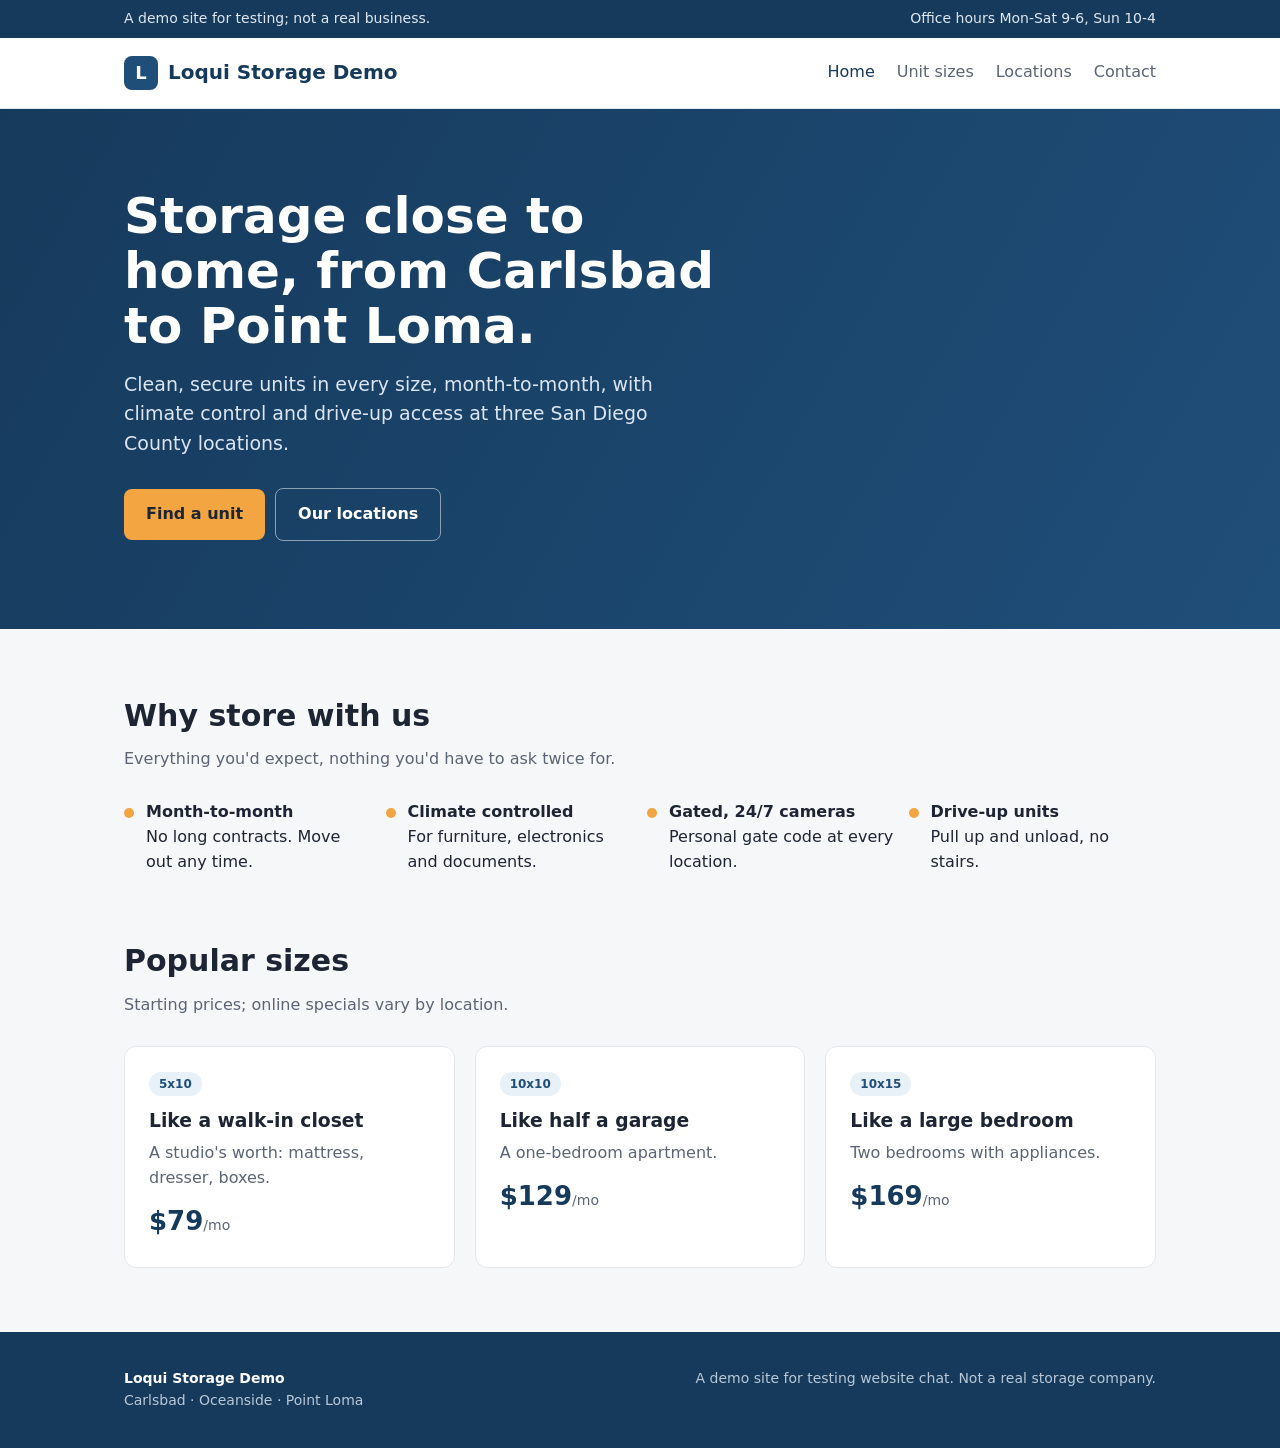
==== index.html @ 18d0b55c "Loqui Storage Demo site" ====
<!doctype html>
<html lang="en">
<head>
  <meta charset="utf-8">
  <meta name="viewport" content="width=device-width, initial-scale=1">
  <title>Self storage in San Diego County | Loqui Storage Demo</title>
  <meta name="robots" content="noindex">
  <link rel="stylesheet" href="style.css">
</head>
<body>
  <div class="top"><div class="wrap"><span>A demo site for testing; not a real business.</span><span>Office hours Mon-Sat 9-6, Sun 10-4</span></div></div>
  <header><div class="wrap">
    <a class="logo" href="index.html"><span class="mark">L</span>Loqui Storage Demo</a>
    <nav><a href="index.html" class="current">Home</a><a href="units.html">Unit sizes</a><a href="locations.html">Locations</a><a href="contact.html">Contact</a></nav>
  </div></header>
  <div class="hero"><div class="wrap">
    <h1>Storage close to home, from Carlsbad to Point Loma.</h1>
    <p>Clean, secure units in every size, month-to-month, with climate control and drive-up access at three San Diego County locations.</p>
    <a class="button" href="units.html">Find a unit</a><a class="button ghost" href="locations.html">Our locations</a>
  </div></div>
  <section><div class="wrap">
    <h2>Why store with us</h2>
    <p class="lede">Everything you'd expect, nothing you'd have to ask twice for.</p>
    <div class="features">
      <div class="feature"><span class="dot"></span><div><b>Month-to-month</b>No long contracts. Move out any time.</div></div>
      <div class="feature"><span class="dot"></span><div><b>Climate controlled</b>For furniture, electronics and documents.</div></div>
      <div class="feature"><span class="dot"></span><div><b>Gated, 24/7 cameras</b>Personal gate code at every location.</div></div>
      <div class="feature"><span class="dot"></span><div><b>Drive-up units</b>Pull up and unload, no stairs.</div></div>
    </div>
  </div></section>
  <section style="padding-top:0"><div class="wrap">
    <h2>Popular sizes</h2>
    <p class="lede">Starting prices; online specials vary by location.</p>
    <div class="grid">
      <div class="card"><span class="tag">5x10</span><h3>Like a walk-in closet</h3><p>A studio's worth: mattress, dresser, boxes.</p><div class="price">$79<small>/mo</small></div></div>
      <div class="card"><span class="tag">10x10</span><h3>Like half a garage</h3><p>A one-bedroom apartment.</p><div class="price">$129<small>/mo</small></div></div>
      <div class="card"><span class="tag">10x15</span><h3>Like a large bedroom</h3><p>Two bedrooms with appliances.</p><div class="price">$169<small>/mo</small></div></div>
    </div>
  </div></section>

  <footer><div class="wrap">
    <div><strong style="color:#fff">Loqui Storage Demo</strong><br>Carlsbad &middot; Oceanside &middot; Point Loma</div>
    <div>A demo site for testing website chat. Not a real storage company.</div>
  </div></footer>
  <!-- website chat snippet goes here -->
</body>
</html>
---- style.css ----
:root {
  --brand: #1f4e79;
  --brand-dark: #163a5c;
  --accent: #f2a541;
  --ink: #1d2433;
  --muted: #5b6475;
  --bg: #f6f7f9;
  --card: #ffffff;
  --line: #e3e6eb;
}
* { box-sizing: border-box; }
body { margin: 0; font-family: system-ui, -apple-system, "Segoe UI", sans-serif; color: var(--ink); background: var(--bg); line-height: 1.55; }
a { color: var(--brand); }
.wrap { max-width: 1080px; margin: 0 auto; padding: 0 24px; }
.top { background: var(--brand-dark); color: #dfe8f1; font-size: 14px; }
.top .wrap { display: flex; justify-content: space-between; gap: 12px; padding-top: 8px; padding-bottom: 8px; flex-wrap: wrap; }
header { background: #fff; border-bottom: 1px solid var(--line); }
header .wrap { display: flex; align-items: center; justify-content: space-between; gap: 16px; padding-top: 18px; padding-bottom: 18px; flex-wrap: wrap; }
.logo { display: flex; align-items: center; gap: 10px; font-weight: 800; font-size: 20px; color: var(--brand-dark); text-decoration: none; }
.logo span.mark { display: grid; place-items: center; width: 34px; height: 34px; border-radius: 8px; background: var(--brand); color: #fff; font-size: 18px; }
nav a { margin-left: 22px; color: var(--muted); text-decoration: none; font-weight: 500; }
nav a.current, nav a:hover { color: var(--brand-dark); }
.hero { background: linear-gradient(120deg, var(--brand-dark), var(--brand)); color: #fff; }
.hero .wrap { padding-top: 80px; padding-bottom: 88px; max-width: 1080px; }
.hero h1 { font-size: clamp(32px, 5vw, 50px); line-height: 1.1; margin: 0 0 16px; max-width: 640px; }
.hero p { font-size: 19px; color: #dbe6f2; max-width: 560px; margin: 0 0 30px; }
.button { display: inline-block; padding: 13px 22px; border-radius: 8px; background: var(--accent); color: #1d2433; font-weight: 700; text-decoration: none; }
.button.ghost { background: transparent; color: #fff; border: 1px solid rgba(255,255,255,.5); margin-left: 10px; }
section { padding: 64px 0; }
h2 { font-size: 30px; margin: 0 0 8px; }
.lede { color: var(--muted); margin: 0 0 28px; }
.grid { display: grid; gap: 20px; grid-template-columns: repeat(auto-fit, minmax(240px, 1fr)); }
.card { background: var(--card); border: 1px solid var(--line); border-radius: 12px; padding: 24px; }
.card h3 { margin: 0 0 6px; }
.card p { margin: 0; color: var(--muted); }
.price { font-size: 26px; font-weight: 800; color: var(--brand-dark); margin: 10px 0 2px; }
.price small { font-size: 14px; font-weight: 500; color: var(--muted); }
.tag { display: inline-block; font-size: 12px; font-weight: 700; color: var(--brand); background: #e8f0f8; border-radius: 999px; padding: 3px 10px; margin-bottom: 10px; }
.features { display: grid; gap: 14px; grid-template-columns: repeat(auto-fit, minmax(200px, 1fr)); }
.feature { display: flex; gap: 12px; align-items: flex-start; }
.feature b { display: block; }
.feature .dot { flex: none; width: 10px; height: 10px; border-radius: 50%; background: var(--accent); margin-top: 8px; }
table { width: 100%; border-collapse: collapse; background: #fff; border: 1px solid var(--line); border-radius: 12px; overflow: hidden; }
th, td { text-align: left; padding: 14px 18px; border-bottom: 1px solid var(--line); }
th { font-size: 13px; text-transform: uppercase; letter-spacing: .04em; color: var(--muted); background: #fafbfc; }
.hours { margin: 12px 0 0; font-size: 14px; color: var(--muted); }
form { display: grid; gap: 14px; max-width: 520px; }
label { font-weight: 600; font-size: 14px; }
input, select, textarea { width: 100%; margin-top: 6px; padding: 11px 12px; border: 1px solid var(--line); border-radius: 8px; font: inherit; }
footer { background: var(--brand-dark); color: #b9c8d8; font-size: 14px; }
footer .wrap { padding-top: 36px; padding-bottom: 36px; display: flex; justify-content: space-between; gap: 20px; flex-wrap: wrap; }
footer a { color: #fff; }
@media (max-width: 640px) {
  nav a { margin: 0 14px 0 0; }
  .button.ghost { margin: 10px 0 0; }
}
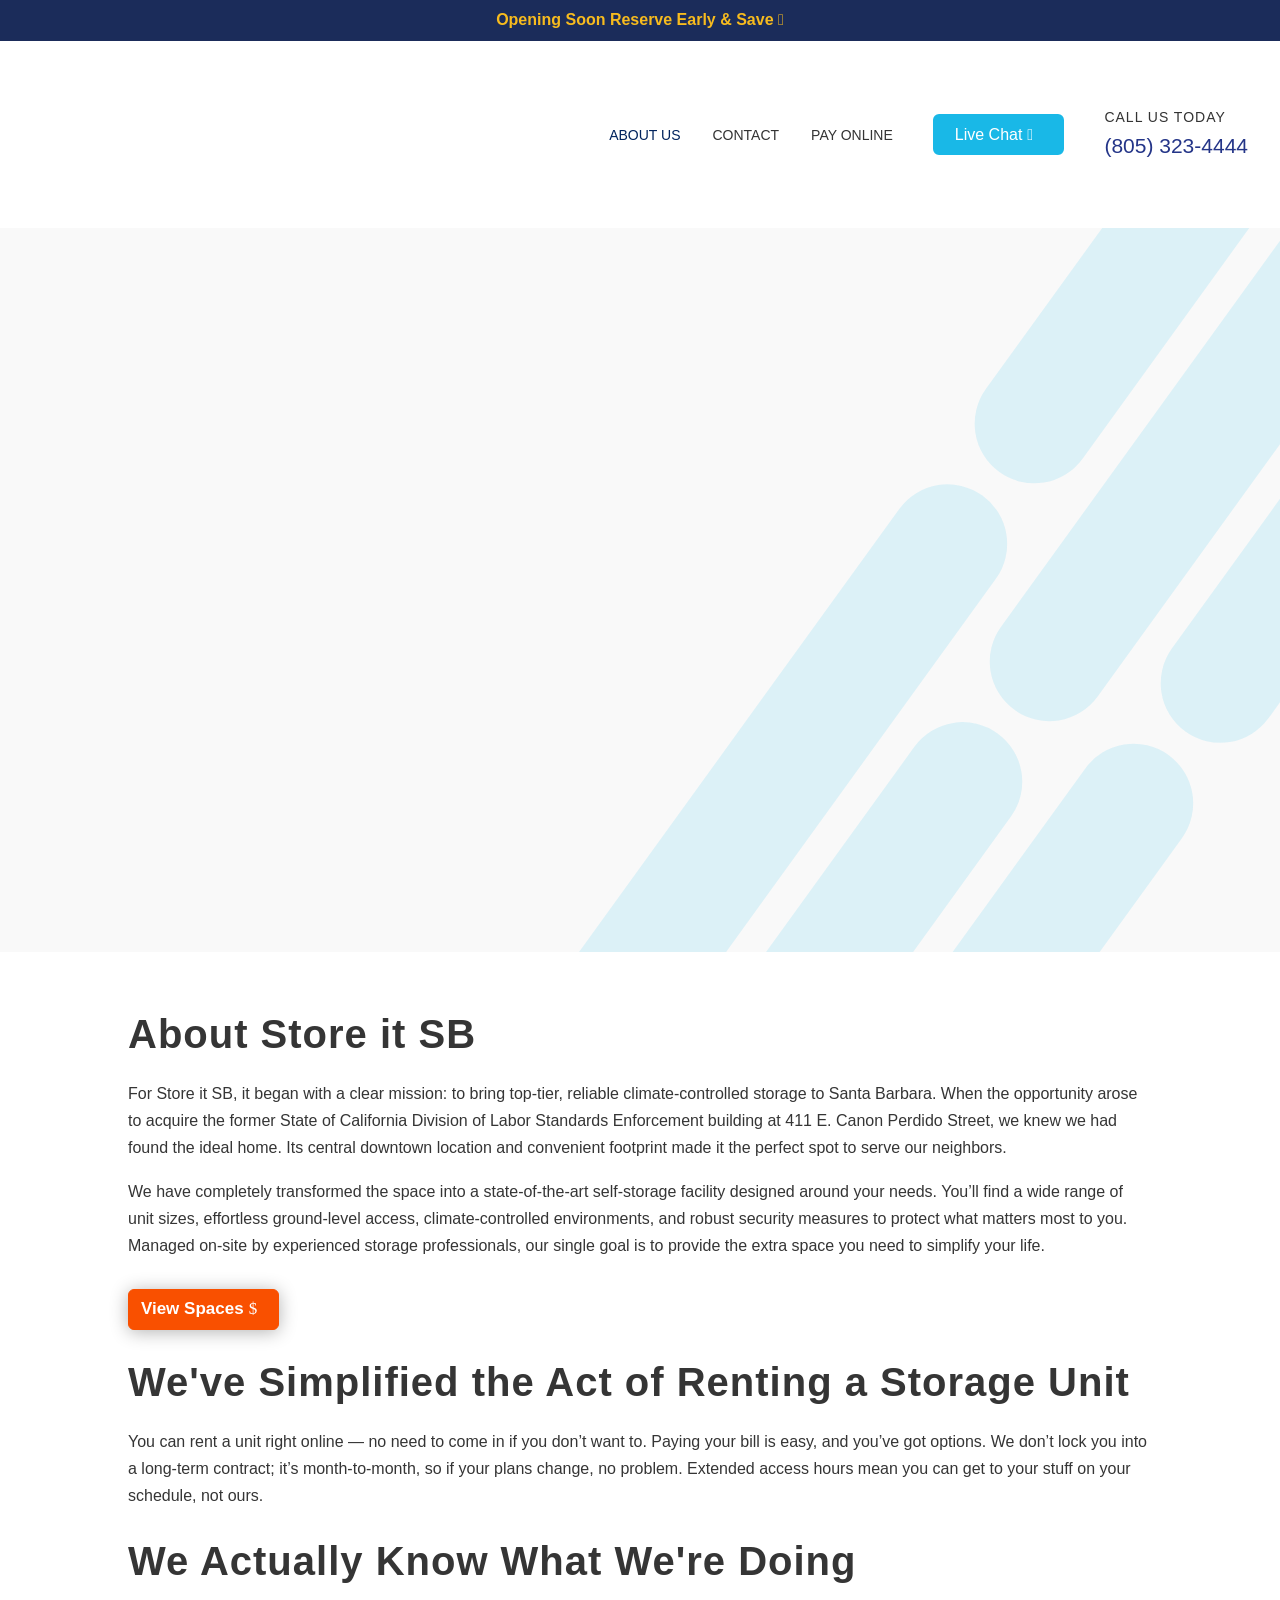
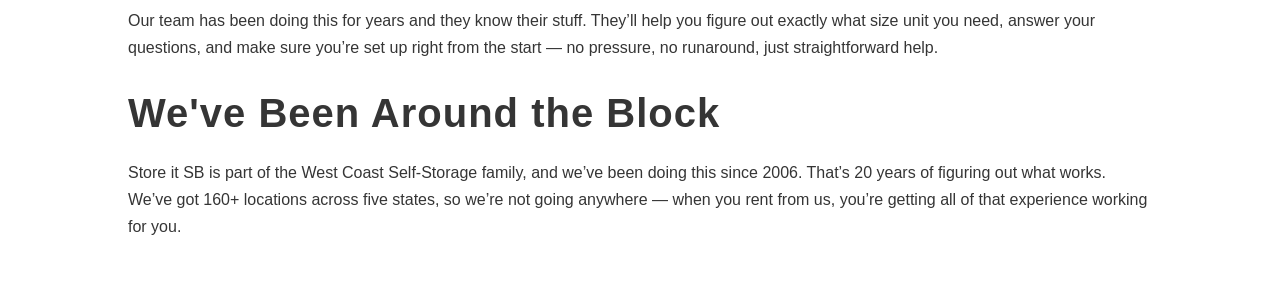
==== commit 39967fec: "Front page: demo copy of the Store It SB page" ====
--- a/index.html
+++ b/index.html
@@ -1,47 +1,530 @@
-<!doctype html>
-<html lang="en">
-<head>
-  <meta charset="utf-8">
-  <meta name="viewport" content="width=device-width, initial-scale=1">
-  <title>Self storage in San Diego County | Loqui Storage Demo</title>
-  <meta name="robots" content="noindex">
-  <link rel="stylesheet" href="style.css">
-</head>
-<body>
-  <div class="top"><div class="wrap"><span>A demo site for testing; not a real business.</span><span>Office hours Mon-Sat 9-6, Sun 10-4</span></div></div>
-  <header><div class="wrap">
-    <a class="logo" href="index.html"><span class="mark">L</span>Loqui Storage Demo</a>
-    <nav><a href="index.html" class="current">Home</a><a href="units.html">Unit sizes</a><a href="locations.html">Locations</a><a href="contact.html">Contact</a></nav>
-  </div></header>
-  <div class="hero"><div class="wrap">
-    <h1>Storage close to home, from Carlsbad to Point Loma.</h1>
-    <p>Clean, secure units in every size, month-to-month, with climate control and drive-up access at three San Diego County locations.</p>
-    <a class="button" href="units.html">Find a unit</a><a class="button ghost" href="locations.html">Our locations</a>
-  </div></div>
-  <section><div class="wrap">
-    <h2>Why store with us</h2>
-    <p class="lede">Everything you'd expect, nothing you'd have to ask twice for.</p>
-    <div class="features">
-      <div class="feature"><span class="dot"></span><div><b>Month-to-month</b>No long contracts. Move out any time.</div></div>
-      <div class="feature"><span class="dot"></span><div><b>Climate controlled</b>For furniture, electronics and documents.</div></div>
-      <div class="feature"><span class="dot"></span><div><b>Gated, 24/7 cameras</b>Personal gate code at every location.</div></div>
-      <div class="feature"><span class="dot"></span><div><b>Drive-up units</b>Pull up and unload, no stairs.</div></div>
-    </div>
-  </div></section>
-  <section style="padding-top:0"><div class="wrap">
-    <h2>Popular sizes</h2>
-    <p class="lede">Starting prices; online specials vary by location.</p>
-    <div class="grid">
-      <div class="card"><span class="tag">5x10</span><h3>Like a walk-in closet</h3><p>A studio's worth: mattress, dresser, boxes.</p><div class="price">$79<small>/mo</small></div></div>
-      <div class="card"><span class="tag">10x10</span><h3>Like half a garage</h3><p>A one-bedroom apartment.</p><div class="price">$129<small>/mo</small></div></div>
-      <div class="card"><span class="tag">10x15</span><h3>Like a large bedroom</h3><p>Two bedrooms with appliances.</p><div class="price">$169<small>/mo</small></div></div>
-    </div>
-  </div></section>
-
-  <footer><div class="wrap">
-    <div><strong style="color:#fff">Loqui Storage Demo</strong><br>Carlsbad &middot; Oceanside &middot; Point Loma</div>
-    <div>A demo site for testing website chat. Not a real storage company.</div>
-  </div></footer>
-  <!-- website chat snippet goes here -->
-</body>
-</html>
+<!DOCTYPE html><html dir="ltr" lang="en-US" prefix="og: https://ogp.me/ns#"><head>
+<meta name="robots" content="noindex, nofollow"><meta charset="UTF-8" /><meta http-equiv="X-UA-Compatible" content="IE=edge"> <script type="text/javascript">document.documentElement.className = 'js';</script> <title>About Us | Store it SB</title><link rel="preconnect" href="https://fonts.gstatic.com" crossorigin /><script id="diviarea-loader">window.DiviPopupData=window.DiviAreaConfig={"zIndex":1000000,"animateSpeed":400,"triggerClassPrefix":"show-popup-","idAttrib":"data-popup","modalIndicatorClass":"is-modal","blockingIndicatorClass":"is-blocking","defaultShowCloseButton":true,"withCloseClass":"with-close","noCloseClass":"no-close","triggerCloseClass":"close","singletonClass":"single","darkModeClass":"dark","noShadowClass":"no-shadow","altCloseClass":"close-alt","popupSelector":".et_pb_section.popup","initializeOnEvent":"et_pb_after_init_modules","popupWrapperClass":"area-outer-wrap","fullHeightClass":"full-height","openPopupClass":"da-overlay-visible","overlayClass":"da-overlay","exitIndicatorClass":"on-exit","hoverTriggerClass":"on-hover","clickTriggerClass":"on-click","onExitDelay":2000,"notMobileClass":"not-mobile","notTabletClass":"not-tablet","notDesktopClass":"not-desktop","baseContext":"body","activePopupClass":"is-open","closeButtonClass":"da-close","withLoaderClass":"with-loader","debug":false,"ajaxUrl":"https:\/\/www.westcoastselfstorage.com\/wp-admin\/admin-ajax.php","areaPrefix":"divi-area-","sys":[]};!function(){var t={195:function(){!function(t){t.DiviArea=t.DiviPopup={loaded:!1};var n=t.DiviArea,r=n.Hooks={},o={};function i(t,n,r){var i,e,a;if("string"==typeof t)if(o[t]){if(n)if((i=o[t])&&r)for(a=i.length;a--;)(e=i[a]).callback===n&&e.context===r&&(i[a]=!1);else for(a=i.length;a--;)i[a].callback===n&&(i[a]=!1)}else o[t]=[]}function e(t,n,r,i){if("string"==typeof t){var e={callback:n,priority:r,context:i},a=o[t];a?(a.push(e),a=function(t){var n,r,o,i,e=t.length;for(i=1;i<e;i++)for(n=t[i],r=i;r>0;r--)(o=t[r-1]).priority>n.priority&&(t[r]=o,t[r-1]=n);return t}(a)):a=[e],o[t]=a}}function a(t,n,r){"string"==typeof n&&(n=[n]);var i,e,a=[];for(i=0;i<n.length;i++)Array.prototype.push.apply(a,o[n[i]]);for(e=0;e<a.length;e++){var c=void 0;a[e]&&"function"==typeof a[e].callback&&("filter"===t?void 0!==(c=a[e].callback.apply(a[e].context,r))&&(r[0]=c):a[e].callback.apply(a[e].context,r))}if("filter"===t)return r[0]}r.silent=function(){return r},n.removeFilter=r.removeFilter=function(t,n){i(t,n)},n.removeAction=r.removeAction=function(t,n){i(t,n)},n.applyFilters=r.applyFilters=function(t){for(var n=arguments.length,r=new Array(n>1?n-1:0),o=1;o<n;o++)r[o-1]=arguments[o];return a("filter",t,r)},n.doAction=r.doAction=function(t){for(var n=arguments.length,r=new Array(n>1?n-1:0),o=1;o<n;o++)r[o-1]=arguments[o];a("action",t,r)},n.addFilter=r.addFilter=function(n,r,o,i){e(n,r,parseInt(o||10,10),i||t)},n.addAction=r.addAction=function(n,r,o,i){e(n,r,parseInt(o||10,10),i||t)},n.addActionOnce=r.addActionOnce=function(n,r,o,a){e(n,r,parseInt(o||10,10),a||t),e(n,(function(){i(n,r)}),1+parseInt(o||10,10),a||t)}}(window)}},n={};function r(o){var i=n[o];if(void 0!==i)return i.exports;var e=n[o]={exports:{}};return t[o](e,e.exports,r),e.exports}r(195)}();</script><link rel="alternate" hreflang="en" href="https://www.westcoastselfstorage.com/self-storage/california/santa-barbara-storage-units/411-e-canon-perdido-st/" /><link rel="alternate" hreflang="x-default" href="https://www.westcoastselfstorage.com/self-storage/california/santa-barbara-storage-units/411-e-canon-perdido-st/" /><meta name="description" content="Learn about our new self-storage facility serving Santa Barbara and surrounding communities." /><meta name="google-site-verification" content="zqY4SeA2_l2_b4s3DwsQ-dTKe3Y8wcZpr3m6Cu9Zlqw" /><meta name="msvalidate.01" content="6C8955C5082E6216D44ECC1ADE30469A" /><meta name="p:domain_verify" content="0b591a43868997dfff8072667e62f7a1" /><link rel="canonical" href="https://www.westcoastselfstorage.com/self-storage/california/santa-barbara-storage-units/411-e-canon-perdido-st/" /><meta property="og:locale" content="en_US" /><meta property="og:site_name" content="West Coast Self-Storage | Find Storage Units in CA, ID, NV, OR and WA" /><meta property="og:type" content="website" /><meta property="og:title" content="About Us | Store it SB" /><meta property="og:description" content="Learn about our new self-storage facility serving Santa Barbara and surrounding communities." /><meta property="og:url" content="https://www.westcoastselfstorage.com/self-storage/california/santa-barbara-storage-units/411-e-canon-perdido-st/" /><meta property="og:image" content="https://www.westcoastselfstorage.com/wp-content/uploads/2024/10/Self-Storage-Facility-scaled.webp" /><meta property="og:image:secure_url" content="https://www.westcoastselfstorage.com/wp-content/uploads/2024/10/Self-Storage-Facility-scaled.webp" /><meta name="twitter:card" content="summary_large_image" /><meta name="twitter:site" content="@SelfStorageWC" /><meta name="twitter:title" content="About Us | Store it SB" /><meta name="twitter:description" content="Learn about our new self-storage facility serving Santa Barbara and surrounding communities." /><meta name="twitter:image" content="https://www.westcoastselfstorage.com/wp-content/uploads/2024/10/Self-Storage-Facility-scaled.webp" /> <script type="application/ld+json" class="aioseo-schema">{"@context":"https:\/\/schema.org","@graph":[{"@type":"BreadcrumbList","@id":"https:\/\/www.westcoastselfstorage.com\/self-storage\/california\/santa-barbara-storage-units\/411-e-canon-perdido-st\/#breadcrumblist","itemListElement":[{"@type":"ListItem","@id":"https:\/\/www.westcoastselfstorage.com\/#listItem","position":1,"name":"Home","item":"https:\/\/www.westcoastselfstorage.com\/","nextItem":{"@type":"ListItem","@id":"https:\/\/www.westcoastselfstorage.com\/self-storage\/#listItem","name":"Self-Storage Locations"}},{"@type":"ListItem","@id":"https:\/\/www.westcoastselfstorage.com\/self-storage\/#listItem","position":2,"name":"Self-Storage Locations","item":"https:\/\/www.westcoastselfstorage.com\/self-storage\/","nextItem":{"@type":"ListItem","@id":"https:\/\/www.westcoastselfstorage.com\/self-storage\/california\/#listItem","name":"California Storage Units"},"previousItem":{"@type":"ListItem","@id":"https:\/\/www.westcoastselfstorage.com\/#listItem","name":"Home"}},{"@type":"ListItem","@id":"https:\/\/www.westcoastselfstorage.com\/self-storage\/california\/#listItem","position":3,"name":"California Storage Units","item":"https:\/\/www.westcoastselfstorage.com\/self-storage\/california\/","nextItem":{"@type":"ListItem","@id":"https:\/\/www.westcoastselfstorage.com\/self-storage\/california\/santa-barbara-storage-units\/#listItem","name":"Store it SB"},"previousItem":{"@type":"ListItem","@id":"https:\/\/www.westcoastselfstorage.com\/self-storage\/#listItem","name":"Self-Storage Locations"}},{"@type":"ListItem","@id":"https:\/\/www.westcoastselfstorage.com\/self-storage\/california\/santa-barbara-storage-units\/#listItem","position":4,"name":"Store it SB","item":"https:\/\/www.westcoastselfstorage.com\/self-storage\/california\/santa-barbara-storage-units\/","nextItem":{"@type":"ListItem","@id":"https:\/\/www.westcoastselfstorage.com\/self-storage\/california\/santa-barbara-storage-units\/411-e-canon-perdido-st\/#listItem","name":"Store it SB – About Us"},"previousItem":{"@type":"ListItem","@id":"https:\/\/www.westcoastselfstorage.com\/self-storage\/california\/#listItem","name":"California Storage Units"}},{"@type":"ListItem","@id":"https:\/\/www.westcoastselfstorage.com\/self-storage\/california\/santa-barbara-storage-units\/411-e-canon-perdido-st\/#listItem","position":5,"name":"Store it SB – About Us","previousItem":{"@type":"ListItem","@id":"https:\/\/www.westcoastselfstorage.com\/self-storage\/california\/santa-barbara-storage-units\/#listItem","name":"Store it SB"}}]},{"@type":"Organization","@id":"https:\/\/www.westcoastselfstorage.com\/#organization","name":"West Coast Self-Storage","url":"https:\/\/www.westcoastselfstorage.com\/","sameAs":["https:\/\/www.instagram.com\/wcselfstorage\/","https:\/\/www.pinterest.com\/wcselfstorage\/","https:\/\/www.linkedin.com\/company\/west-coast-self-storage"]},{"@type":"WebPage","@id":"https:\/\/www.westcoastselfstorage.com\/self-storage\/california\/santa-barbara-storage-units\/411-e-canon-perdido-st\/#webpage","url":"https:\/\/www.westcoastselfstorage.com\/self-storage\/california\/santa-barbara-storage-units\/411-e-canon-perdido-st\/","name":"About Us | Store it SB","description":"Learn about our new self-storage facility serving Santa Barbara and surrounding communities.","inLanguage":"en-US","isPartOf":{"@id":"https:\/\/www.westcoastselfstorage.com\/#website"},"breadcrumb":{"@id":"https:\/\/www.westcoastselfstorage.com\/self-storage\/california\/santa-barbara-storage-units\/411-e-canon-perdido-st\/#breadcrumblist"},"datePublished":"2026-08-13T10:23:36-07:00","dateModified":"2026-09-14T15:26:40-07:00"},{"@type":"WebSite","@id":"https:\/\/www.westcoastselfstorage.com\/#website","url":"https:\/\/www.westcoastselfstorage.com\/","name":"West Coast Self-Storage","description":"Find Storage Units in CA, ID, NV, OR and WA","inLanguage":"en-US","publisher":{"@id":"https:\/\/www.westcoastselfstorage.com\/#organization"}}]}</script>  <script data-jetpack-boost="ignore" type='text/javascript'>var _vwo_clicks = 10;</script> <link rel="preconnect" href="https://dev.visualwebsiteoptimizer.com"/> <script type='text/javascript' id="vwoCode" data-jetpack-boost="ignore">window._vwo_code ||
+        (function () {
+        var w=window,
+        d=document;
+        var account_id=972816,
+        version=2.2,
+        settings_tolerance=300,
+        hide_element='body',
+        hide_element_style = 'opacity:0 !important;filter:alpha(opacity=0) !important;background:none !important';
+        /* DO NOT EDIT BELOW THIS LINE */
+        var f=0, v;
+        if(f=!1,v=d.querySelector('#vwoCode'),cc={},-1<d.URL.indexOf('__vwo_disable__')||w._vwo_code)return;try{var e=JSON.parse(localStorage.getItem('_vwo_'+account_id+'_config'));cc=e&&'object'==typeof e?e:{}}catch(e){}function r(t){try{return decodeURIComponent(t)}catch(e){return t}}var s=function(){var e={combination:[],combinationChoose:[],split:[],exclude:[],uuid:null,consent:null,optOut:null},t=d.cookie||'';if(!t)return e;for(var n,i,o=/(?:^|;\s*)(?:(_vis_opt_exp_(\d+)_combi=([^;]*))|(_vis_opt_exp_(\d+)_combi_choose=([^;]*))|(_vis_opt_exp_(\d+)_split=([^:;]*))|(_vis_opt_exp_(\d+)_exclude=[^;]*)|(_vis_opt_out=([^;]*))|(_vwo_global_opt_out=[^;]*)|(_vwo_uuid=([^;]*))|(_vwo_consent=([^;]*)))/g;null!==(n=o.exec(t));)try{n[1]?e.combination.push({id:n[2],value:r(n[3])}):n[4]?e.combinationChoose.push({id:n[5],value:r(n[6])}):n[7]?e.split.push({id:n[8],value:r(n[9])}):n[10]?e.exclude.push({id:n[11]}):n[12]?e.optOut=r(n[13]):n[14]?e.optOut=!0:n[15]?e.uuid=r(n[16]):n[17]&&(i=r(n[18]),e.consent=i&&3<=i.length?i.substring(0,3):null)}catch(e){}return e}();function i(){var e=function(){if(w.VWO&&Array.isArray(w.VWO))for(var e=0;e<w.VWO.length;e++){var t=w.VWO[e];if(Array.isArray(t)&&('setVisitorId'===t[0]||'setSessionId'===t[0]))return!0}return!1}(),t='a='+account_id+'&u='+encodeURIComponent(w._vis_opt_url||d.URL)+'&vn='+version+'&ph=1'+('undefined'!=typeof platform?'&p='+platform:'')+'&st='+w.performance.now();e||((n=function(){var e,t=[],n={},i=w.VWO&&w.VWO.appliedCampaigns||{};for(e in i){var o=i[e]&&i[e].v;o&&(t.push(e+'-'+o+'-1'),n[e]=!0)}if(s&&s.combination)for(var r=0;r<s.combination.length;r++){var a=s.combination[r];n[a.id]||t.push(a.id+'-'+a.value)}return t.join('|')}())&&(t+='&c='+n),(n=function(){var e=[],t={};if(s&&s.combinationChoose)for(var n=0;n<s.combinationChoose.length;n++){var i=s.combinationChoose[n];e.push(i.id+'-'+i.value),t[i.id]=!0}if(s&&s.split)for(var o=0;o<s.split.length;o++)t[(i=s.split[o]).id]||e.push(i.id+'-'+i.value);return e.join('|')}())&&(t+='&cc='+n),(n=function(){var e={},t=[];if(w.VWO&&Array.isArray(w.VWO))for(var n=0;n<w.VWO.length;n++){var i=w.VWO[n];if(Array.isArray(i)&&'setVariation'===i[0]&&i[1]&&Array.isArray(i[1]))for(var o=0;o<i[1].length;o++){var r,a=i[1][o];a&&'object'==typeof a&&(r=a.e,a=a.v,r&&a&&(e[r]=a))}}for(r in e)t.push(r+'-'+e[r]);return t.join('|')}())&&(t+='&sv='+n)),s&&s.optOut&&(t+='&o='+s.optOut);var n=function(){var e=[],t={};if(s&&s.exclude)for(var n=0;n<s.exclude.length;n++){var i=s.exclude[n];t[i.id]||(e.push(i.id),t[i.id]=!0)}return e.join('|')}();return n&&(t+='&e='+n),s&&s.uuid&&(t+='&id='+s.uuid),s&&s.consent&&(t+='&consent='+s.consent),w.name&&-1<w.name.indexOf('_vis_preview')&&(t+='&pM=true'),w.VWO&&w.VWO.ed&&(t+='&ed='+w.VWO.ed),t}code={script:v,nonce:v&&v.nonce,library_tolerance:function(){return'undefined'!=typeof library_tolerance?library_tolerance:void 0},settings_tolerance:function(){return cc.sT||settings_tolerance},hide_element_style:function(){return'{'+(cc.hES||hide_element_style)+'}'},hide_element:function(){return performance.getEntriesByName('first-contentful-paint')[0]?'':'string'==typeof cc.hE?cc.hE:hide_element},getVersion:function(){return version},finish:function(e){var t;f||(f=!0,(t=d.getElementById('_vis_opt_path_hides'))&&t.parentNode.removeChild(t),e&&((new Image).src='https://dev.visualwebsiteoptimizer.com/ee.gif?a='+account_id+e))},finished:function(){return f},addScript:function(e){var t=d.createElement('script');t.type='text/javascript',e.src?t.src=e.src:t.text=e.text,v&&t.setAttribute('nonce',v.nonce),d.getElementsByTagName('head')[0].appendChild(t)},load:function(e,t){t=t||{};var n=new XMLHttpRequest;n.open('GET',e,!0),n.withCredentials=!t.dSC,n.responseType=t.responseType||'text',n.onload=function(){if(t.onloadCb)return t.onloadCb(n,e);200===n.status?_vwo_code.addScript({text:n.responseText}):_vwo_code.finish('&e=loading_failure:'+e)},n.onerror=function(){if(t.onerrorCb)return t.onerrorCb(e);_vwo_code.finish('&e=loading_failure:'+e)},n.send()},init:function(){var e,t=this.settings_tolerance();w._vwo_settings_timer=setTimeout(function(){_vwo_code.finish()},t),'body'!==this.hide_element()?(n=d.createElement('style'),e=(t=this.hide_element())?t+this.hide_element_style():'',t=d.getElementsByTagName('head')[0],n.setAttribute('id','_vis_opt_path_hides'),v&&n.setAttribute('nonce',v.nonce),n.setAttribute('type','text/css'),n.styleSheet?n.styleSheet.cssText=e:n.appendChild(d.createTextNode(e)),t.appendChild(n)):(n=d.getElementsByTagName('head')[0],(e=d.createElement('div')).style.cssText='z-index: 2147483647 !important;position: fixed !important;left: 0 !important;top: 0 !important;width: 100% !important;height: 100% !important;background: white !important;',e.setAttribute('id','_vis_opt_path_hides'),e.classList.add('_vis_hide_layer'),n.parentNode.insertBefore(e,n.nextSibling));var n='https://dev.visualwebsiteoptimizer.com/j.php?'+i();-1!==w.location.search.indexOf('_vwo_xhr')?this.addScript({src:n}):this.load(n+'&x=true',{l:1})}};w._vwo_code=code;code.init();})();</script> <link rel='dns-prefetch' href='//cdnjs.cloudflare.com' /><link rel='dns-prefetch' href='//wordpress.livechat.com' /><link rel="alternate" type="application/rss+xml" title="West Coast Self-Storage &raquo; Feed" href="https://www.westcoastselfstorage.com/feed/" /><link rel="alternate" title="oEmbed (JSON)" type="application/json+oembed" href="https://www.westcoastselfstorage.com/wp-json/oembed/1.0/embed?url=https%3A%2F%2Fwww.westcoastselfstorage.com%2Fself-storage%2Fcalifornia%2Fsanta-barbara-storage-units%2F411-e-canon-perdido-st%2F" /><link rel="alternate" title="oEmbed (XML)" type="text/xml+oembed" href="https://www.westcoastselfstorage.com/wp-json/oembed/1.0/embed?url=https%3A%2F%2Fwww.westcoastselfstorage.com%2Fself-storage%2Fcalifornia%2Fsanta-barbara-storage-units%2F411-e-canon-perdido-st%2F&#038;format=xml" /><style id="global-styles-inline-css">:root{--wp--preset--aspect-ratio--square: 1;--wp--preset--aspect-ratio--4-3: 4/3;--wp--preset--aspect-ratio--3-4: 3/4;--wp--preset--aspect-ratio--3-2: 3/2;--wp--preset--aspect-ratio--2-3: 2/3;--wp--preset--aspect-ratio--16-9: 16/9;--wp--preset--aspect-ratio--9-16: 9/16;--wp--preset--color--black: #000000;--wp--preset--color--cyan-bluish-gray: #abb8c3;--wp--preset--color--white: #ffffff;--wp--preset--color--pale-pink: #f78da7;--wp--preset--color--vivid-red: #cf2e2e;--wp--preset--color--luminous-vivid-orange: #ff6900;--wp--preset--color--luminous-vivid-amber: #fcb900;--wp--preset--color--light-green-cyan: #7bdcb5;--wp--preset--color--vivid-green-cyan: #00d084;--wp--preset--color--pale-cyan-blue: #8ed1fc;--wp--preset--color--vivid-cyan-blue: #0693e3;--wp--preset--color--vivid-purple: #9b51e0;--wp--preset--gradient--vivid-cyan-blue-to-vivid-purple: linear-gradient(135deg,rgb(6,147,227) 0%,rgb(155,81,224) 100%);--wp--preset--gradient--light-green-cyan-to-vivid-green-cyan: linear-gradient(135deg,rgb(122,220,180) 0%,rgb(0,208,130) 100%);--wp--preset--gradient--luminous-vivid-amber-to-luminous-vivid-orange: linear-gradient(135deg,rgb(252,185,0) 0%,rgb(255,105,0) 100%);--wp--preset--gradient--luminous-vivid-orange-to-vivid-red: linear-gradient(135deg,rgb(255,105,0) 0%,rgb(207,46,46) 100%);--wp--preset--gradient--very-light-gray-to-cyan-bluish-gray: linear-gradient(135deg,rgb(238,238,238) 0%,rgb(169,184,195) 100%);--wp--preset--gradient--cool-to-warm-spectrum: linear-gradient(135deg,rgb(74,234,220) 0%,rgb(151,120,209) 20%,rgb(207,42,186) 40%,rgb(238,44,130) 60%,rgb(251,105,98) 80%,rgb(254,248,76) 100%);--wp--preset--gradient--blush-light-purple: linear-gradient(135deg,rgb(255,206,236) 0%,rgb(152,150,240) 100%);--wp--preset--gradient--blush-bordeaux: linear-gradient(135deg,rgb(254,205,165) 0%,rgb(254,45,45) 50%,rgb(107,0,62) 100%);--wp--preset--gradient--luminous-dusk: linear-gradient(135deg,rgb(255,203,112) 0%,rgb(199,81,192) 50%,rgb(65,88,208) 100%);--wp--preset--gradient--pale-ocean: linear-gradient(135deg,rgb(255,245,203) 0%,rgb(182,227,212) 50%,rgb(51,167,181) 100%);--wp--preset--gradient--electric-grass: linear-gradient(135deg,rgb(202,248,128) 0%,rgb(113,206,126) 100%);--wp--preset--gradient--midnight: linear-gradient(135deg,rgb(2,3,129) 0%,rgb(40,116,252) 100%);--wp--preset--font-size--small: 13px;--wp--preset--font-size--medium: 20px;--wp--preset--font-size--large: 36px;--wp--preset--font-size--x-large: 42px;--wp--preset--spacing--20: 0.44rem;--wp--preset--spacing--30: 0.67rem;--wp--preset--spacing--40: 1rem;--wp--preset--spacing--50: 1.5rem;--wp--preset--spacing--60: 2.25rem;--wp--preset--spacing--70: 3.38rem;--wp--preset--spacing--80: 5.06rem;--wp--preset--shadow--natural: 6px 6px 9px rgba(0, 0, 0, 0.2);--wp--preset--shadow--deep: 12px 12px 50px rgba(0, 0, 0, 0.4);--wp--preset--shadow--sharp: 6px 6px 0px rgba(0, 0, 0, 0.2);--wp--preset--shadow--outlined: 6px 6px 0px -3px rgb(255, 255, 255), 6px 6px rgb(0, 0, 0);--wp--preset--shadow--crisp: 6px 6px 0px rgb(0, 0, 0);}.wp-block-button{--wp--preset--dimension--25: 25%;--wp--preset--dimension--50: 50%;--wp--preset--dimension--75: 75%;--wp--preset--dimension--100: 100%;}:root { --wp--style--global--content-size: 823px;--wp--style--global--wide-size: 1080px; }:where(body) { margin: 0; }.wp-site-blocks > .alignleft { float: left; margin-right: 2em; }.wp-site-blocks > .alignright { float: right; margin-left: 2em; }.wp-site-blocks > .aligncenter { justify-content: center; margin-left: auto; margin-right: auto; }:where(.is-layout-flex){gap: 0.5em;}:where(.is-layout-grid){gap: 0.5em;}.is-layout-flow > .alignleft{float: left;margin-inline-start: 0;margin-inline-end: 2em;}.is-layout-flow > .alignright{float: right;margin-inline-start: 2em;margin-inline-end: 0;}.is-layout-flow > .aligncenter{margin-left: auto !important;margin-right: auto !important;}.is-layout-constrained > .alignleft{float: left;margin-inline-start: 0;margin-inline-end: 2em;}.is-layout-constrained > .alignright{float: right;margin-inline-start: 2em;margin-inline-end: 0;}.is-layout-constrained > .aligncenter{margin-left: auto !important;margin-right: auto !important;}.is-layout-constrained > :where(:not(.alignleft):not(.alignright):not(.alignfull)){max-width: var(--wp--style--global--content-size);margin-left: auto !important;margin-right: auto !important;}.is-layout-constrained > .alignwide{max-width: var(--wp--style--global--wide-size);}body .is-layout-flex{display: flex;}.is-layout-flex{flex-wrap: wrap;align-items: center;}.is-layout-flex > :is(*, div){margin: 0;}body .is-layout-grid{display: grid;}.is-layout-grid > :is(*, div){margin: 0;}body{padding-top: 0px;padding-right: 0px;padding-bottom: 0px;padding-left: 0px;}:root :where(.wp-element-button, .wp-block-button__link){background-color: #32373c;border-width: 0;color: #fff;font-family: inherit;font-size: inherit;font-style: inherit;font-weight: inherit;letter-spacing: inherit;line-height: inherit;padding-top: calc(0.667em + 2px);padding-right: calc(1.333em + 2px);padding-bottom: calc(0.667em + 2px);padding-left: calc(1.333em + 2px);text-decoration: none;text-transform: inherit;}.has-black-color{color: var(--wp--preset--color--black) !important;}.has-cyan-bluish-gray-color{color: var(--wp--preset--color--cyan-bluish-gray) !important;}.has-white-color{color: var(--wp--preset--color--white) !important;}.has-pale-pink-color{color: var(--wp--preset--color--pale-pink) !important;}.has-vivid-red-color{color: var(--wp--preset--color--vivid-red) !important;}.has-luminous-vivid-orange-color{color: var(--wp--preset--color--luminous-vivid-orange) !important;}.has-luminous-vivid-amber-color{color: var(--wp--preset--color--luminous-vivid-amber) !important;}.has-light-green-cyan-color{color: var(--wp--preset--color--light-green-cyan) !important;}.has-vivid-green-cyan-color{color: var(--wp--preset--color--vivid-green-cyan) !important;}.has-pale-cyan-blue-color{color: var(--wp--preset--color--pale-cyan-blue) !important;}.has-vivid-cyan-blue-color{color: var(--wp--preset--color--vivid-cyan-blue) !important;}.has-vivid-purple-color{color: var(--wp--preset--color--vivid-purple) !important;}.has-black-background-color{background-color: var(--wp--preset--color--black) !important;}.has-cyan-bluish-gray-background-color{background-color: var(--wp--preset--color--cyan-bluish-gray) !important;}.has-white-background-color{background-color: var(--wp--preset--color--white) !important;}.has-pale-pink-background-color{background-color: var(--wp--preset--color--pale-pink) !important;}.has-vivid-red-background-color{background-color: var(--wp--preset--color--vivid-red) !important;}.has-luminous-vivid-orange-background-color{background-color: var(--wp--preset--color--luminous-vivid-orange) !important;}.has-luminous-vivid-amber-background-color{background-color: var(--wp--preset--color--luminous-vivid-amber) !important;}.has-light-green-cyan-background-color{background-color: var(--wp--preset--color--light-green-cyan) !important;}.has-vivid-green-cyan-background-color{background-color: var(--wp--preset--color--vivid-green-cyan) !important;}.has-pale-cyan-blue-background-color{background-color: var(--wp--preset--color--pale-cyan-blue) !important;}.has-vivid-cyan-blue-background-color{background-color: var(--wp--preset--color--vivid-cyan-blue) !important;}.has-vivid-purple-background-color{background-color: var(--wp--preset--color--vivid-purple) !important;}.has-black-border-color{border-color: var(--wp--preset--color--black) !important;}.has-cyan-bluish-gray-border-color{border-color: var(--wp--preset--color--cyan-bluish-gray) !important;}.has-white-border-color{border-color: var(--wp--preset--color--white) !important;}.has-pale-pink-border-color{border-color: var(--wp--preset--color--pale-pink) !important;}.has-vivid-red-border-color{border-color: var(--wp--preset--color--vivid-red) !important;}.has-luminous-vivid-orange-border-color{border-color: var(--wp--preset--color--luminous-vivid-orange) !important;}.has-luminous-vivid-amber-border-color{border-color: var(--wp--preset--color--luminous-vivid-amber) !important;}.has-light-green-cyan-border-color{border-color: var(--wp--preset--color--light-green-cyan) !important;}.has-vivid-green-cyan-border-color{border-color: var(--wp--preset--color--vivid-green-cyan) !important;}.has-pale-cyan-blue-border-color{border-color: var(--wp--preset--color--pale-cyan-blue) !important;}.has-vivid-cyan-blue-border-color{border-color: var(--wp--preset--color--vivid-cyan-blue) !important;}.has-vivid-purple-border-color{border-color: var(--wp--preset--color--vivid-purple) !important;}.has-vivid-cyan-blue-to-vivid-purple-gradient-background{background: var(--wp--preset--gradient--vivid-cyan-blue-to-vivid-purple) !important;}.has-light-green-cyan-to-vivid-green-cyan-gradient-background{background: var(--wp--preset--gradient--light-green-cyan-to-vivid-green-cyan) !important;}.has-luminous-vivid-amber-to-luminous-vivid-orange-gradient-background{background: var(--wp--preset--gradient--luminous-vivid-amber-to-luminous-vivid-orange) !important;}.has-luminous-vivid-orange-to-vivid-red-gradient-background{background: var(--wp--preset--gradient--luminous-vivid-orange-to-vivid-red) !important;}.has-very-light-gray-to-cyan-bluish-gray-gradient-background{background: var(--wp--preset--gradient--very-light-gray-to-cyan-bluish-gray) !important;}.has-cool-to-warm-spectrum-gradient-background{background: var(--wp--preset--gradient--cool-to-warm-spectrum) !important;}.has-blush-light-purple-gradient-background{background: var(--wp--preset--gradient--blush-light-purple) !important;}.has-blush-bordeaux-gradient-background{background: var(--wp--preset--gradient--blush-bordeaux) !important;}.has-luminous-dusk-gradient-background{background: var(--wp--preset--gradient--luminous-dusk) !important;}.has-pale-ocean-gradient-background{background: var(--wp--preset--gradient--pale-ocean) !important;}.has-electric-grass-gradient-background{background: var(--wp--preset--gradient--electric-grass) !important;}.has-midnight-gradient-background{background: var(--wp--preset--gradient--midnight) !important;}.has-small-font-size{font-size: var(--wp--preset--font-size--small) !important;}.has-medium-font-size{font-size: var(--wp--preset--font-size--medium) !important;}.has-large-font-size{font-size: var(--wp--preset--font-size--large) !important;}.has-x-large-font-size{font-size: var(--wp--preset--font-size--x-large) !important;}
+/*# sourceURL=global-styles-inline-css */</style><link rel='stylesheet' id='css-divi-area-popuphidden-css' href="css/0.css" media='all' /><style id="wcss-birdeye-reviews-static-inline-css">.wcss-birdeye-block .wcss-birdeye-grid{max-width:980px;margin:0 auto;}
+.wcss-birdeye-block .wcss-review-avatar{width:42px;height:42px;border-radius:999px;object-fit:cover;flex-shrink:0;background:#eee;display:block;}
+.wcss-birdeye-block .wcss-birdeye-scrollbox{max-height:650px;overflow:auto;padding-right:6px;}
+.wcss-birdeye-block .wcss-review-simple-title h2{font-size:32px;font-weight:800;letter-spacing:.02em;margin:0;}
+.wcss-birdeye-block .wcss-review-simple-count{font-size:16px;color:#444;margin-top:10px;}
+.wcss-birdeye-block .wcss-birdeye-response{margin-top:16px;padding-left:16px;border-left:3px solid #ddd;color:#666;}
+.wcss-birdeye-block .wcss-birdeye-response .wcss-birdeye-response-label{font-size:13px;font-weight:800;margin-bottom:8px;}
+.wcss-birdeye-block .wcss-birdeye-response .wcss-birdeye-response-body{font-size:16px;line-height:1.65;color:#666;}
+.wcss-birdeye-rating-badge{display:inline-flex;align-items:center;gap:8px;}
+.wcss-birdeye-rating-count{font-weight:800;letter-spacing:.02em;text-transform:uppercase;text-decoration:none;}
+
+/*# sourceURL=wcss-birdeye-reviews-static-inline-css */</style><style id="wcss-gbp-hours-inline-css">.wcss-gbp-hours{border:1px solid #e5e7eb;border-radius:10px;padding:16px;background:#fff;max-width:420px}
+            .wcss-gbp-hours-title{font-weight:700;font-size:18px;margin-bottom:8px;color:#00235d}
+            .wcss-gbp-status{font-weight:700;margin-bottom:12px}
+            .wcss-gbp-status.open{color:#187a3d}
+            .wcss-gbp-status.closed{color:#a12622}
+            .wcss-gbp-hours-row{display:flex;justify-content:space-between;gap:16px;padding:5px 0;border-bottom:1px solid #f1f1f1}
+            .wcss-gbp-hours-row:last-child{border-bottom:0}
+            .wcss-gbp-hours-row.today{font-weight:700}
+            .wcss-gbp-hours-day{min-width:90px}
+            .wcss-gbp-hours-time{text-align:right}
+            .wcss-gbp-note{font-size:13px;color:#666;margin-top:10px}
+            .wcss-gbp-hours.wcss-gbp-format-compact .wcss-gbp-hours-row{padding:2px 0}
+            .wcss-gbp-hours.wcss-gbp-format-compact .wcss-gbp-hours-line{display:inline-flex;align-items:baseline;gap:0}
+            .wcss-gbp-hours.wcss-gbp-format-compact .wcss-gbp-hours-day{white-space:nowrap}
+            .wcss-gbp-hours.wcss-gbp-format-compact .wcss-gbp-hours-time{text-align:left;white-space:nowrap}
+            .wcss-gbp-hours-separator{display:none}
+            .wcss-gbp-hours.wcss-gbp-format-compact .wcss-gbp-hours-separator{display:inline;margin:0 6px 0 2px;color:inherit}
+            .wcss-gbp-hours.wcss-gbp-type-access .wcss-gbp-status{color:#187a3d}
+            .wcss-gbp-special-date{font-weight:700}
+            .wcss-gbp-hours-section + .wcss-gbp-hours-section{margin-top:18px}
+            .wcss-gbp-hours-section .wcss-gbp-hours-title{margin-bottom:8px}
+        
+/*# sourceURL=wcss-gbp-hours-inline-css */</style><link rel='stylesheet' id='wpml-legacy-horizontal-list-0-css' href="css/1.css" media='all' /><link rel='stylesheet' id='divi-area-css' href="css/2.css" media='all' /><link rel='stylesheet' id='divi-style-parent-css' href="css/3.css" media='all' /><link rel='stylesheet' id='divi-dynamic-css' href="css/4.css" media='all' /><link rel='stylesheet' id='child-style-css' href="css/5.css" media='all' /> <script id="wpml-cookie-js-extra">var wpml_cookies = {"wp-wpml_current_language":{"value":"en","expires":"Wed, 28 Oct 2026 18:26:04 GMT","maxAge":86400,"path":"/"}};
+//# sourceURL=wpml-cookie-js-extra</script> <script id="text-connect-js-extra">var textConnect = {"addons":[],"ajax_url":"https://www.westcoastselfstorage.com/wp-admin/admin-ajax.php","visitor":null};
+//# sourceURL=text-connect-js-extra</script> <meta name="ti-site-data" content="[base64]" /> <script>(function(h,o,t,j,a,r){
+			h.hj=h.hj||function(){(h.hj.q=h.hj.q||[]).push(arguments)};
+			h._hjSettings={hjid:2963169,hjsv:5};
+			a=o.getElementsByTagName('head')[0];
+			r=o.createElement('script');r.async=1;
+			r.src=t+h._hjSettings.hjid+j+h._hjSettings.hjsv;
+			a.appendChild(r);
+		})(window,document,'//static.hotjar.com/c/hotjar-','.js?sv=');</script> <meta name="viewport" content="width=device-width, initial-scale=1.0, maximum-scale=1.0, user-scalable=0" /><style id="custom-background-css">body.custom-background { background-color: #ffffff; }</style> <script>(function(w,d,s,l,i){w[l]=w[l]||[];w[l].push({'gtm.start':
+new Date().getTime(),event:'gtm.js'});var f=d.getElementsByTagName(s)[0],
+j=d.createElement(s),dl=l!='dataLayer'?'&l='+l:'';j.async=true;j.src=
+'https://www.googletagmanager.com/gtm.js?id='+i+dl;f.parentNode.insertBefore(j,f);
+})(window,document,'script','dataLayer','GTM-TD7NMRV');</script> <meta name="ahrefs-site-verification" content="f1d14e66f53b740862b461b4e4691f089c7baeb9b94250aa52cfd4083cc80b5c"> <script>(function() {
+
+  if (sessionStorage.getItem('memorial_popup_seen')) {
+    window.showPopup = false;
+  } else {
+    window.showPopup = true;
+  }
+
+})();</script> <style>.yt-facade {
+  position: relative;
+  width: 100%;
+  aspect-ratio: 16 / 9;
+  background-size: cover;
+  background-position: center;
+  background-color: #000;
+  cursor: pointer;
+  border-radius: 8px;
+  overflow: hidden;
+}
+.yt-facade::before {
+  content: "";
+  position: absolute; inset: 0;
+  background: rgba(0,0,0,0.15);
+  transition: background .2s ease;
+}
+.yt-facade:hover::before { background: rgba(0,0,0,0.3); }
+.yt-play-btn {
+  position: absolute; top: 50%; left: 50%;
+  transform: translate(-50%, -50%);
+  width: 68px; height: 48px;
+  pointer-events: none;
+}
+.yt-facade iframe {
+  position: absolute; inset: 0;
+  width: 100%; height: 100%;
+  border: 0;
+}</style> <script>function initYtFacade(el) {
+  var videoId = el.getAttribute('data-video-id');
+  if (!videoId) return;
+
+  el.innerHTML = '';
+  var thumb = el.getAttribute('data-thumb') || ('https://i.ytimg.com/vi/' + videoId + '/hqdefault.jpg');
+  el.style.backgroundImage = 'url(' + thumb + ')';
+
+  var btn = document.createElement('div');
+  btn.className = 'yt-play-btn';
+  btn.innerHTML = '<svg viewBox="0 0 68 48" width="68" height="48"><path d="M66.52,7.74c-0.78-2.93-2.49-5.41-5.42-6.19C55.79,.13,34,0,34,0S12.21,.13,6.9,1.55 C3.97,2.33,2.27,4.81,1.48,7.74C0.06,13.05,0,24,0,24s0.06,10.95,1.48,16.26c0.78,2.93,2.49,5.41,5.42,6.19 C12.21,47.87,34,48,34,48s21.79-0.13,27.1-1.55c2.93-0.78,4.64-3.26,5.42-6.19C67.94,34.95,68,24,68,24S67.94,13.05,66.52,7.74z" fill="#212121" fill-opacity="0.8"></path><path d="M45,24 27,14 27,34" fill="#fff"></path></svg>';
+  el.appendChild(btn);
+
+  el.addEventListener('click', function loadVideo() {
+    var iframe = document.createElement('iframe');
+    iframe.src = 'https://www.youtube-nocookie.com/embed/' + videoId + '?autoplay=1&rel=0';
+    iframe.title = el.getAttribute('data-title') || 'Facility tour video';
+    iframe.allow = 'accelerate; autoplay; encrypted-media; gyroscope; picture-in-picture';
+    iframe.allowFullscreen = true;
+    el.innerHTML = '';
+    el.appendChild(iframe);
+    el.removeEventListener('click', loadVideo);
+  }, { once: true });
+}
+
+document.addEventListener('DOMContentLoaded', function () {
+  document.querySelectorAll('.yt-facade').forEach(initYtFacade);
+});
+
+window.resetYtFacade = initYtFacade;</script> <style>.site-modal-overlay {
+  display: none !important;
+  position: fixed !important;
+  top: 0 !important; left: 0 !important; right: 0 !important; bottom: 0 !important;
+  width: 100vw !important;
+  height: 100vh !important;
+  max-width: none !important;
+  max-height: none !important;
+  margin: 0 !important;
+  transform: none !important;
+  background: rgba(0,0,0,0.6);
+  z-index: 999999;
+  align-items: center;
+  justify-content: center;
+  padding: 20px;
+  box-sizing: border-box;
+}
+.site-modal-overlay.is-open { display: flex !important; }
+.site-modal-overlay {
+  opacity: 0;
+  transition: opacity 0.35s ease;
+}
+.site-modal-overlay.is-visible { opacity: 1; }
+.site-modal {
+  position: relative !important;
+  background: #fff;
+  border-radius: 8px;
+  max-width: 600px !important;
+  width: 100% !important;
+  max-height: 90vh;
+  overflow-y: auto;
+  padding: 40px 30px 30px !important;
+  margin: 0 auto !important;
+  box-sizing: border-box !important;
+  transform: translateY(16px) scale(0.98);
+  transition: transform 0.35s ease;
+}
+.site-modal-overlay.is-visible .site-modal { transform: translateY(0) scale(1); }
+/* Neutralize Divi's own row/column/module spacing inside the popup box */
+.site-modal .et_pb_module { margin: 0 !important; }
+.site-modal .et_pb_column { padding: 0 !important; margin: 0 !important; }
+.site-modal .et_pb_code_inner { padding: 0 !important; margin: 0 !important; }
+.site-modal-close {
+  position: absolute !important;
+  top: 10px !important; right: 10px !important;
+  width: 32px !important; height: 32px !important;
+  display: flex !important;
+  align-items: center !important;
+  justify-content: center !important;
+  font-size: 20px;
+  line-height: 1;
+  cursor: pointer;
+  background: rgba(0,0,0,0.5) !important;
+  border: none;
+  border-radius: 50%;
+  color: #fff !important;
+  z-index: 1000000;
+}
+body.site-modal-open { overflow: hidden; }</style> <script>document.addEventListener('click', function (e) {
+  var opener = e.target.closest('[data-modal-open]');
+  if (opener) {
+    e.preventDefault();
+    var modal = document.getElementById(opener.getAttribute('data-modal-open'));
+    if (modal) {
+      // Move the popup to be a direct child of <body>
+<div style="position:sticky;top:0;z-index:2147483646;background:#00235d;color:#fff;font:600 14px/1.4 system-ui,sans-serif;text-align:center;padding:8px 12px">Demo copy for testing website chat. The real site is <a href="https://www.westcoastselfstorage.com/self-storage/california/santa-barbara-storage-units/411-e-canon-perdido-st/" style="color:#ffcc00">westcoastselfstorage.com</a>.</div>. This guarantees
+      // position:fixed measures against the real browser viewport, even
+      // if the popup started out nested inside a Divi wrapper that has
+      // a transform/filter/perspective on it (sticky headers, scroll
+      // effects, and hover animations commonly add these).
+      if (modal.parentElement !== document.body) {
+        document.body.appendChild(modal);
+      }
+      // Also move the close button to be a direct child of the .site-modal
+      // box. Divi wraps Code Modules in their own position:relative divs,
+      // which otherwise "steals" the close button's absolute positioning
+      // away from the box it's supposed to be anchored to.
+      var box = modal.querySelector('.site-modal');
+      var closeBtn = modal.querySelector('.site-modal-close');
+      if (box && closeBtn && closeBtn.parentElement !== box) {
+        box.insertBefore(closeBtn, box.firstChild);
+      }
+      modal.classList.add('is-open');
+      document.body.classList.add('site-modal-open');
+      // Add is-visible on the next frame (not immediately) so the browser
+      // registers the starting state first — otherwise the fade/slide-in
+      // transition gets skipped and the popup just snaps open.
+      requestAnimationFrame(function () {
+        requestAnimationFrame(function () {
+          modal.classList.add('is-visible');
+        });
+      });
+    }
+    return;
+  }
+  var closer = e.target.closest('[data-modal-close]');
+  if (closer) {
+    var overlay = closer.closest('.site-modal-overlay');
+    if (overlay) {
+      closeModal(overlay);
+    }
+    return;
+  }
+  if (e.target.classList.contains('site-modal-overlay')) {
+    closeModal(e.target);
+  }
+});
+
+document.addEventListener('keydown', function (e) {
+  if (e.key === 'Escape') {
+    document.querySelectorAll('.site-modal-overlay.is-open').forEach(closeModal);
+  }
+});
+
+function closeModal(overlay) {
+  // Play the fade/slide-out first, then actually hide (display: none)
+  // once the transition finishes — closing it takes the same 0.35s as
+  // opening instead of vanishing instantly.
+  overlay.classList.remove('is-visible');
+  document.body.classList.remove('site-modal-open');
+  var finish = function () {
+    overlay.classList.remove('is-open');
+    // Stop any playing video inside the popup — just hiding the overlay
+    // does NOT stop a YouTube iframe's audio/video in the background.
+    // Removing the iframe (via resetYtFacade, from the video-facade
+    // snippet) is the only reliable way to actually stop it.
+    if (window.resetYtFacade) {
+      overlay.querySelectorAll('.yt-facade').forEach(window.resetYtFacade);
+    }
+  };
+  overlay.addEventListener('transitionend', finish, { once: true });
+  // Fallback in case transitionend doesn't fire (e.g. reduced-motion users).
+  setTimeout(finish, 400);
+}</script> <link rel="icon" href="https://www.westcoastselfstorage.com/wp-content/uploads/2022/10/cropped-west-coast-self-storage-1-32x32.png" sizes="32x32" /><link rel="icon" href="https://www.westcoastselfstorage.com/wp-content/uploads/2022/10/cropped-west-coast-self-storage-1-192x192.png" sizes="192x192" /><link rel="apple-touch-icon" href="https://www.westcoastselfstorage.com/wp-content/uploads/2022/10/cropped-west-coast-self-storage-1-180x180.png" /><meta name="msapplication-TileImage" content="https://www.westcoastselfstorage.com/wp-content/uploads/2022/10/cropped-west-coast-self-storage-1-270x270.png" /><link rel="stylesheet" id="et-core-unified-tb-1447529-tb-1389258-1447707-cached-inline-styles" href="css/6.css" /><link rel="stylesheet" id="et-core-unified-1447707-cached-inline-styles" href="css/7.css" /><script type="text/javascript" src="https://www.westcoastselfstorage.com/wp-content/cache/breeze-minification/js/breeze_self-storage-california-santa-barbara-storage-unit-1-1447707-js-cookies-language-cookie-e6a787bbc794.js?ver=1793125564"></script><script type="text/javascript" src="https://www.westcoastselfstorage.com/wp-content/cache/breeze-minification/js/breeze_self-storage-california-santa-barbara-storage-unit-1-1447707-includes-js-textConnect-fe3e179a844f.js?ver=1793125564"></script></head><body class="wp-singular page-template-default page page-id-1447707 page-child parent-pageid-1447519 custom-background wp-theme-Divi wp-child-theme-Divi-child-01 et-tb-has-template et-tb-has-header et-tb-has-footer et_pb_button_helper_class et_cover_background et_pb_gutter et_pb_gutters3 et_pb_pagebuilder_layout et_no_sidebar et_divi_theme et-db"><div id="page-container"><div id="et-boc" class="et-boc"><header class="et-l et-l--header"><div class="et_builder_inner_content et_pb_gutters3"><div class="et_pb_with_border et_pb_section et_pb_section_0_tb_header et_pb_with_background et_section_regular" ><div class="et_pb_row et_pb_row_0_tb_header et_pb_equal_columns et_pb_gutters2"><div class="et_pb_column et_pb_column_4_4 et_pb_column_0_tb_header vertical-align  et_pb_css_mix_blend_mode_passthrough et-last-child"><div class="et_pb_module et_pb_text et_pb_text_0_tb_header  et_pb_text_align_center et_pb_bg_layout_light"><div class="et_pb_text_inner">Opening Soon <span style="font-weight:800">Reserve Early &#038; Save</span> <span class="et-pb-icon" style="font-size: 16px;"></span></div></div></div></div></div><div class="et_pb_section et_pb_section_1_tb_header et_section_regular et_pb_section--with-menu" ><div class="et_pb_row et_pb_row_1_tb_header et_pb_row--with-menu"><div class="et_pb_column et_pb_column_4_4 et_pb_column_1_tb_header custom-header-15-inner-col  et_pb_css_mix_blend_mode_passthrough et-last-child et_pb_column--with-menu"><div class="et_pb_module et_pb_code et_pb_code_0_tb_header"><div class="et_pb_code_inner"><style>@media(max-width: 1200px) {
+    .custom-header-15-inner-col { flex-wrap: wrap; justify-content: flex-end; }
+    .custom-header-15-button { order: 1; }
+    .custom-header-15-blurb { order: 2; }
+    .custom-header-15 { 
+      order: 3; 
+      width: 100%; 
+      border-top: 1px solid;
+      border-color: inherit;
+    }
+  	.custom-header-15 .et_pb_menu__menu, .custom-header-15 .et-menu-nav, .custom-header-15 .et-menu {
+      width: 100%;
+      margin-right: -34px;
+    }
+	}
+  
+  @media(min-width: 981px) {
+    .custom-header-15 .et_pb_menu__menu>nav>ul>li>a { margin-right: 10px; }
+  }
+  @media(max-width: 980px) {
+    .custom-header-15 .et_pb_menu_inner_container { padding: 12px 0; }
+  }</style></div></div><div class="et_pb_with_border et_pb_module et_pb_menu et_pb_menu_0_tb_header custom-header-15 et_pb_bg_layout_light  et_pb_text_align_right et_dropdown_animation_fade et_pb_menu--with-logo et_pb_menu--style-left_aligned"><div class="et_pb_menu_inner_container clearfix"><div class="et_pb_menu__logo-wrap"><div class="et_pb_menu__logo"> <a href="https://www.westcoastselfstorage.com/self-storage/california/santa-barbara-storage-units/" ><img fetchpriority="high" decoding="async" width="481" height="177" src="https://www.westcoastselfstorage.com/wp-content/uploads/2026/09/store-it-sb-logo-sl.webp" alt="Store it SB logo" srcset="https://www.westcoastselfstorage.com/wp-content/uploads/2026/09/store-it-sb-logo-sl.webp 481w, https://www.westcoastselfstorage.com/wp-content/uploads/2026/09/store-it-sb-logo-sl-300x110.webp 300w" sizes="(max-width: 481px) 100vw, 481px" class="wp-image-1451307" /></a></div></div><div class="et_pb_menu__wrap"><div class="et_pb_menu__menu"><nav class="et-menu-nav"><ul id="menu-store-it-sb" class="et-menu nav"><li id="menu-item-1447526" class="et_pb_menu_page_id-1447526 menu-item menu-item-type-custom menu-item-object-custom current-menu-item menu-item-1447526"><a href="https://www.westcoastselfstorage.com/self-storage/california/santa-barbara-storage-units/411-e-canon-perdido-st/" aria-current="page">About Us</a></li><li id="menu-item-1447527" class="et_pb_menu_page_id-1447527 menu-item menu-item-type-custom menu-item-object-custom menu-item-1447527"><a href="https://www.westcoastselfstorage.com/contact-us/?contact=%20Store%20it%20S%20B">Contact</a></li><li id="menu-item-1447528" class="et_pb_menu_page_id-1447528 menu-item menu-item-type-custom menu-item-object-custom menu-item-1447528"><a target="_blank" href="https://rental-center.storedge.com/?companyId=e12d000a-aca1-4ac4-86d5-9f33400d3223&#038;facilityId=b7572a3e-7753-402e-bd29-e22bd72523da#/login" rel="noopener noreferrer">Pay Online</a></li></ul></nav></div><div class="et_mobile_nav_menu"><div class="mobile_nav closed"> <span class="mobile_menu_bar"></span></div></div></div></div></div><div class="et_pb_button_module_wrapper et_pb_button_0_tb_header_wrapper  et_pb_module "> <a class="et_pb_button et_pb_button_0_tb_header custom-header-15-button et_pb_bg_layout_dark" href="https://direct.lc.chat/9143845/" target="_blank" data-icon="" rel="noopener noreferrer">Live Chat</a></div><div class="et_pb_module et_pb_blurb et_pb_blurb_0_tb_header custom-header-15-blurb  et_pb_text_align_left  et_pb_blurb_position_top et_pb_bg_layout_light"><div class="et_pb_blurb_content"><div class="et_pb_blurb_container"><h5 class="et_pb_module_header"><span>Call Us Today</span></h5><div class="et_pb_blurb_description"><a href= "tel:+18053234444">(805) 323-4444</a></div></div></div></div></div></div></div></div></header><div id="et-main-area"><div id="main-content"><article id="post-1447707" class="post-1447707 page type-page status-publish"><div class="entry-content"><div class="et-l et-l--post"><div class="et_builder_inner_content et_pb_gutters3"><div class="et_pb_section et_pb_section_0 et_pb_with_background et_section_regular" > <span class="et_pb_background_mask"></span><div class="et_pb_row et_pb_row_0"><div class="et_pb_column et_pb_column_2_3 et_pb_column_0  et_pb_css_mix_blend_mode_passthrough"><div class="et_pb_module et_pb_image et_pb_image_0 et_pb_image_sticky_tablet et_pb_image_bottom_space_phone"> <span class="et_pb_image_wrap "><img loading="lazy" decoding="async" width="980" height="552" src="https://www.westcoastselfstorage.com/wp-content/uploads/2026/09/Santa-Barbara-AI-generated.webp" alt="Santa Barbara AI generated image" title="Santa Barbara AI generated" srcset="https://www.westcoastselfstorage.com/wp-content/uploads/2026/09/Santa-Barbara-AI-generated.webp 980w, https://www.westcoastselfstorage.com/wp-content/uploads/2026/09/Santa-Barbara-AI-generated-480x270.webp 480w" sizes="(min-width: 0px) and (max-width: 480px) 480px, (min-width: 481px) 980px, 100vw" class="wp-image-1451321" /></span></div></div><div class="et_pb_column et_pb_column_1_3 et_pb_column_1  et_pb_css_mix_blend_mode_passthrough et-last-child et_pb_column_empty"></div></div></div><div class="et_pb_section et_pb_section_1 et_section_regular" ><div class="et_pb_row et_pb_row_1 et_pb_gutters2"><div class="et_pb_column et_pb_column_4_4 et_pb_column_2  et_pb_css_mix_blend_mode_passthrough et-last-child"><div class="et_pb_module et_pb_heading et_pb_heading_0 et_pb_bg_layout_"><div class="et_pb_heading_container"><h1 class="et_pb_module_heading">About Store it SB</h1></div></div><div class="et_pb_module et_pb_text et_pb_text_0  et_pb_text_align_left et_pb_bg_layout_light"><div class="et_pb_text_inner">For Store it SB, it began with a clear mission: to bring top-tier, reliable climate-controlled storage to Santa Barbara. When the opportunity arose to acquire the former State of California Division of Labor Standards Enforcement building at 411 E. Canon Perdido Street, we knew we had found the ideal home. Its central downtown location and convenient footprint made it the perfect spot to serve our neighbors.</p><p>We have completely transformed the space into a state-of-the-art self-storage facility designed around your needs. You’ll find a wide range of unit sizes, effortless ground-level access, climate-controlled environments, and robust security measures to protect what matters most to you. Managed on-site by experienced storage professionals, our single goal is to provide the extra space you need to simplify your life.</div></div><div class="et_pb_button_module_wrapper et_pb_button_0_wrapper et_pb_button_alignment_left et_pb_module "> <a class="et_pb_button et_pb_button_0 et_pb_bg_layout_light" href="https://www.westcoastselfstorage.com/self-storage/california/santa-barbara-storage-units/#find-a-unit" data-icon="$">View Spaces</a></div></div></div><div class="et_pb_row et_pb_row_2 et_pb_gutters2"><div class="et_pb_column et_pb_column_4_4 et_pb_column_3  et_pb_css_mix_blend_mode_passthrough et-last-child"><div class="et_pb_module et_pb_heading et_pb_heading_1 et_pb_bg_layout_"><div class="et_pb_heading_container"><h2 class="et_pb_module_heading">We've Simplified the Act of Renting a Storage Unit</h2></div></div><div class="et_pb_module et_pb_text et_pb_text_1  et_pb_text_align_left et_pb_bg_layout_light"><div class="et_pb_text_inner">You can rent a unit right online — no need to come in if you don’t want to. Paying your bill is easy, and you’ve got options. We don’t lock you into a long-term contract; it’s month-to-month, so if your plans change, no problem. Extended access hours mean you can get to your stuff on your schedule, not ours.</div></div></div></div><div class="et_pb_row et_pb_row_3 et_pb_gutters2"><div class="et_pb_column et_pb_column_4_4 et_pb_column_4  et_pb_css_mix_blend_mode_passthrough et-last-child"><div class="et_pb_module et_pb_heading et_pb_heading_2 et_pb_bg_layout_"><div class="et_pb_heading_container"><h2 class="et_pb_module_heading">We Actually Know What We're Doing</h2></div></div><div class="et_pb_module et_pb_text et_pb_text_2  et_pb_text_align_left et_pb_bg_layout_light"><div class="et_pb_text_inner">Our team has been doing this for years and they know their stuff. They’ll help you figure out exactly what size unit you need, answer your questions, and make sure you’re set up right from the start — no pressure, no runaround, just straightforward help.</div></div></div></div><div class="et_pb_row et_pb_row_4 et_pb_gutters2"><div class="et_pb_column et_pb_column_4_4 et_pb_column_5  et_pb_css_mix_blend_mode_passthrough et-last-child"><div class="et_pb_module et_pb_heading et_pb_heading_3 et_pb_bg_layout_"><div class="et_pb_heading_container"><h2 class="et_pb_module_heading">We've Been Around the Block</h2></div></div><div class="et_pb_module et_pb_text et_pb_text_3  et_pb_text_align_left et_pb_bg_layout_light"><div class="et_pb_text_inner">Store it SB is part of the West Coast Self-Storage family, and we’ve been doing this since 2006. That’s 20 years of figuring out what works. We’ve got 160+ locations across five states, so we’re not going anywhere — when you rent from us, you’re getting all of that experience working for you.</div></div><div class="et_pb_module et_pb_code et_pb_code_0"><div class="et_pb_code_inner"><div data-content-type="about-page"></div></div></div></div></div></div><div class="et_pb_section et_pb_section_3 et_section_regular" ><div class="et_pb_row et_pb_row_5 et_pb_equal_columns et_pb_gutters2"><div class="et_pb_column et_pb_column_1_2 et_pb_column_6  et_pb_css_mix_blend_mode_passthrough"><div class="et_pb_module et_pb_text et_pb_text_4  et_pb_text_align_left et_pb_bg_layout_light"><div class="et_pb_text_inner"><p>We’re Here to Help</p></div></div><div class="et_pb_module et_pb_text et_pb_text_5  et_pb_text_align_left et_pb_bg_layout_light"><div class="et_pb_text_inner"><p>Our <em><strong>storage experts</strong> </em>are here to help you find the right solution for all your <em><strong>storage needs.</strong></em></p></div></div></div><div class="et_pb_column et_pb_column_1_2 et_pb_column_7 vertical-align  et_pb_css_mix_blend_mode_passthrough et-last-child"><div class="et_pb_button_module_wrapper et_pb_button_1_wrapper et_pb_button_alignment_right et_pb_button_alignment_tablet_left et_pb_button_alignment_phone_left et_pb_module "> <a class="et_pb_button et_pb_button_1 et_pb_bg_layout_light" href="https://direct.lc.chat/9143845/" target="_blank" data-icon="" rel="noopener noreferrer">Chat with us</a></div></div></div></div><div class="et_pb_section et_pb_section_4 et_section_regular" ><div class="et_pb_with_border et_pb_row et_pb_row_6 et_pb_equal_columns"><div class="et_pb_column et_pb_column_1_4 et_pb_column_8  et_pb_css_mix_blend_mode_passthrough"><div class="et_pb_with_border et_pb_module et_pb_text et_pb_text_6  et_pb_text_align_left et_pb_bg_layout_light"><div class="et_pb_text_inner"><h3>About Us</h3></div></div><div class="et_pb_with_border et_pb_module et_pb_text et_pb_text_7  et_pb_text_align_left et_pb_bg_layout_light"><div class="et_pb_text_inner">Store it SB is located at Barbara 411 E. Canon Perdido St in Santa Barbara. Are you ready to make room for life? Give us a call or visit us today!</div></div></div><div class="et_pb_with_border et_pb_column_1_4 et_pb_column et_pb_column_9  et_pb_css_mix_blend_mode_passthrough"><div class="et_pb_with_border et_pb_module et_pb_text et_pb_text_8  et_pb_text_align_left et_pb_bg_layout_light"><div class="et_pb_text_inner"><h3>Quick Links</h3></div></div><div class="et_pb_with_border et_pb_module et_pb_text et_pb_text_9  et_pb_text_align_left et_pb_bg_layout_light"><div class="et_pb_text_inner"><a href="https://rental-center.storedge.com/?companyId=e12d000a-aca1-4ac4-86d5-9f33400d3223&#038;facilityId=b7572a3e-7753-402e-bd29-e22bd72523da#/login" target="_blank" rel="noopener noreferrer" title="My Account">My Account</a></div></div><div class="et_pb_with_border et_pb_module et_pb_text et_pb_text_10  et_pb_text_align_left et_pb_bg_layout_light"><div class="et_pb_text_inner"><a href="https://www.westcoastselfstorage.com/storage-units-size-guide/" target="_blank" rel="noopener" title="Storage Size Guide">Storage Size Guide</a></div></div><div class="et_pb_with_border et_pb_module et_pb_text et_pb_text_11  et_pb_text_align_left et_pb_bg_layout_light"><div class="et_pb_text_inner"><a href="https://www.westcoastselfstorage.com/moving-tips/" target="_blank" rel="noopener" title="Moving Tips">Moving Tips</a></div></div><div class="et_pb_with_border et_pb_module et_pb_text et_pb_text_12  et_pb_text_align_left et_pb_bg_layout_light"><div class="et_pb_text_inner"><a href="https://www.westcoastselfstorage.com/commercial-storage/" target="_blank" rel="noopener" title="Commercial Storage Tips">Commercial Storage Tips</a></div></div></div><div class="et_pb_with_border et_pb_column_1_4 et_pb_column et_pb_column_10  et_pb_css_mix_blend_mode_passthrough"><div class="et_pb_with_border et_pb_module et_pb_text et_pb_text_13  et_pb_text_align_left et_pb_bg_layout_light"><div class="et_pb_text_inner"><h3><span style="font-size: 18.72px;">Support</span></h3></div></div><div class="et_pb_with_border et_pb_module et_pb_text et_pb_text_14  et_pb_text_align_left et_pb_bg_layout_light"><div class="et_pb_text_inner"><a href="https://direct.lc.chat/9143845/" target="_blank" title="Chat Support" rel="noopener noreferrer">Chat Support</a></div></div><div class="et_pb_with_border et_pb_module et_pb_text et_pb_text_15  et_pb_text_align_left et_pb_bg_layout_light"><div class="et_pb_text_inner"><a href="https://www.westcoastselfstorage.com/faqs/" target="_blank" rel="noopener" title="General FAQ">General FAQ</a></div></div><div class="et_pb_with_border et_pb_module et_pb_text et_pb_text_16  et_pb_text_align_left et_pb_bg_layout_light"><div class="et_pb_text_inner"><a href="https://www.westcoastselfstorage.com/app-download/" title="Download App" target="_blank">Download App</a></div></div></div><div class="et_pb_with_border et_pb_column_1_4 et_pb_column et_pb_column_11  et_pb_css_mix_blend_mode_passthrough et-last-child"><div class="et_pb_with_border et_pb_module et_pb_text et_pb_text_17  et_pb_text_align_left et_pb_bg_layout_light"><div class="et_pb_text_inner"><h3>Contact</h3></div></div><div class="et_pb_module et_pb_blurb et_pb_blurb_0  et_pb_text_align_left  et_pb_blurb_position_left et_pb_bg_layout_light"><div class="et_pb_blurb_content"><div class="et_pb_main_blurb_image"><span class="et_pb_image_wrap"><span class="et-waypoint et_pb_animation_top et_pb_animation_top_tablet et_pb_animation_top_phone et-pb-icon"></span></span></div><div class="et_pb_blurb_container"><div class="et_pb_blurb_description"><a href= "tel:+18053234444">(805) 323-4444</a></div></div></div></div><div class="et_pb_module et_pb_blurb et_pb_blurb_1  et_pb_text_align_left  et_pb_blurb_position_left et_pb_bg_layout_light"><div class="et_pb_blurb_content"><div class="et_pb_main_blurb_image"><span class="et_pb_image_wrap"><span class="et-waypoint et_pb_animation_top et_pb_animation_top_tablet et_pb_animation_top_phone et-pb-icon"></span></span></div><div class="et_pb_blurb_container"><div class="et_pb_blurb_description"><a href="https://maps.app.goo.gl/Pb9HCEtVLCiR8CKT9" target="_blank" rel="noopener noreferrer">411 E. Canon Perdido St, Santa Barbara, CA 93101</a></div></div></div></div><div class="et_pb_module et_pb_blurb et_pb_blurb_2  et_pb_text_align_left  et_pb_blurb_position_left et_pb_bg_layout_light"><div class="et_pb_blurb_content"><div class="et_pb_main_blurb_image"><span class="et_pb_image_wrap"><span class="et-waypoint et_pb_animation_top et_pb_animation_top_tablet et_pb_animation_top_phone et-pb-icon"></span></span></div><div class="et_pb_blurb_container"><div class="et_pb_blurb_description"><a href="https://www.westcoastselfstorage.com/contact-us/?contact=%20Store%20it%20S%20B" title="Contact Us">Contact Us</a></div></div></div></div></div></div><div class="et_pb_with_border et_pb_row et_pb_row_7"><div class="et_pb_column et_pb_column_1_3 et_pb_column_12  et_pb_css_mix_blend_mode_passthrough"><ul class="et_pb_module et_pb_social_media_follow et_pb_social_media_follow_0 clearfix  et_pb_text_align_center et_pb_bg_layout_light"><li
+class='et_pb_with_border et_pb_social_media_follow_network_0 et_pb_social_icon et_pb_social_network_link  et-social-facebook'><a href='https://www.facebook.com/irongatestoragevancouverwa'
+class='icon et_pb_with_border'
+title='Follow on Facebook'
+target="_blank" rel="noopener noreferrer"><span
+class='et_pb_social_media_follow_network_name'
+aria-hidden='true'
+>Follow</span></a></li><li
+class='et_pb_with_border et_pb_social_media_follow_network_1 et_pb_social_icon et_pb_social_network_link  et-social-yelp et-pb-social-fa-icon'><a href='https://www.yelp.com/biz/iron-gate-storage-beaverton'
+class='icon et_pb_with_border'
+title='Follow on Yelp'
+target="_blank" rel="noopener noreferrer"><span
+class='et_pb_social_media_follow_network_name'
+aria-hidden='true'
+>Follow</span></a></li></ul></div><div class="et_pb_column et_pb_column_1_3 et_pb_column_13  et_pb_css_mix_blend_mode_passthrough"><div class="et_pb_with_border et_pb_module et_pb_text et_pb_text_18  et_pb_text_align_center et_pb_bg_layout_light"><div class="et_pb_text_inner"><a href="https://selfstoragepropertymanagement.com/" target="_blank" rel="noopener noreferrer">Store it SB is Proudly Managed by West Coast Self-Storage Property Management</a></p><p><a href="https://www.westcoastselfstorage.com/about-us/careers/">Career Opportunities</a></div></div></div><div class="et_pb_column et_pb_column_1_3 et_pb_column_14  et_pb_css_mix_blend_mode_passthrough et-last-child"><div class="et_pb_module et_pb_image et_pb_image_1"> <a href="https://www.westcoastselfstorage.com/"><span class="et_pb_image_wrap "><img loading="lazy" decoding="async" width="550" height="193" src="https://www.westcoastselfstorage.com/wp-content/uploads/2025/05/WCSS-logo-registered-2025-1-1.webp" alt="West Coast Self Storage logo 2025" title="West Coast Self Storage logo 2025" srcset="https://www.westcoastselfstorage.com/wp-content/uploads/2025/05/WCSS-logo-registered-2025-1-1.webp 550w, https://www.westcoastselfstorage.com/wp-content/uploads/2025/05/WCSS-logo-registered-2025-1-1-480x168.webp 480w" sizes="(min-width: 0px) and (max-width: 480px) 480px, (min-width: 481px) 550px, 100vw" class="wp-image-1419147" /></span></a></div></div></div></div></div></div></div></article></div><footer class="et-l et-l--footer"><div class="et_builder_inner_content et_pb_gutters3"><div class="et_pb_section et_pb_section_0_tb_footer et_pb_with_background et_section_regular" ><div class="et_pb_row et_pb_row_0_tb_footer"><div class="et_pb_column et_pb_column_4_4 et_pb_column_0_tb_footer  et_pb_css_mix_blend_mode_passthrough et-last-child"><div class="et_pb_module et_pb_text et_pb_text_0_tb_footer  et_pb_text_align_center et_pb_bg_layout_light"><div class="et_pb_text_inner">© 2006-2026 <a href="https://www.westcoastselfstorage.com">West Coast Self-Storage</a> | <a href="https://selfstoragepropertymanagement.com/">Self-Storage Property Management CA, ID, NV, OR, WA.</a> | <a href="https://www.westcoastselfstorage.com/privacy-policy">Privacy Policy</a> | <a href="https://www.westcoastselfstorage.com/terms-and-conditions/">Terms &#038; Conditions</a> | <a href="#" data-acsb-custom-trigger="true">Accessibility</a></div></div></div></div></div></div></footer></div></div></div> <script type="speculationrules">{"prefetch":[{"source":"document","where":{"and":[{"href_matches":"/*"},{"not":{"href_matches":["/wp-*.php","/wp-admin/*","/wp-content/uploads/*","/wp-content/*","/wp-content/plugins/*","/wp-content/themes/Divi-child-01/*","/wp-content/themes/Divi/*","/*\\?(.+)"]}},{"not":{"selector_matches":"a[rel~=\"nofollow\"]"}},{"not":{"selector_matches":".no-prefetch, .no-prefetch a"}}]},"eagerness":"conservative"}]}</script> <script>(function(){var s=document.createElement('script');var e = !document.body ? document.querySelector('head'):document.body;s.src='https://acsbapp.com/apps/app/dist/js/app.js';s.setAttribute('data-source', 'WordPress');s.setAttribute('data-plugin-version', '2.13');s.defer=true;s.onload=function(){acsbJS.init({
+                statementLink     : '',
+                footerHtml        : '',
+                hideMobile        : false,
+                hideTrigger       : false,
+                language          : 'en',
+                position          : 'left',
+                leadColor         : '#146ff8',
+                triggerColor      : '#146ff8',
+                triggerRadius     : '50%',
+                triggerPositionX  : 'right',
+                triggerPositionY  : 'bottom',
+                triggerIcon       : 'people',
+                triggerSize       : 'medium',
+                triggerOffsetX    : 20,
+                triggerOffsetY    : 20,
+                mobile            : {
+                    triggerSize       : 'small',
+                    triggerPositionX  : 'right',
+                    triggerPositionY  : 'bottom',
+                    triggerOffsetX    : 10,
+                    triggerOffsetY    : 10,
+                    triggerRadius     : '50%'
+                }
+            });
+        };
+    e.appendChild(s);}());</script><style id="et-builder-googlefonts-inline">/* Original: https://fonts.googleapis.com/css?family=Poppins:100,100italic,200,200italic,300,300italic,regular,italic,500,500italic,600,600italic,700,700italic,800,800italic,900,900italic|Inter:100,200,300,regular,500,600,700,800,900,100italic,200italic,300italic,italic,500italic,600italic,700italic,800italic,900italic&#038;subset=latin,latin-ext&#038;display=swap *//* User Agent: Mozilla/5.0 (Unknown; Linux x86_64) AppleWebKit/538.1 (KHTML, like Gecko) Safari/538.1 Daum/4.1 */@font-face {font-family: 'Inter';font-style: italic;font-weight: 100;font-display: swap;src: url(https://fonts.gstatic.com/s/inter/v20/UcCM3FwrK3iLTcvneQg7Ca725JhhKnNqk4j1ebLhAm8SrXTc2dpRhJWA.ttf) format('truetype');}@font-face {font-family: 'Inter';font-style: italic;font-weight: 200;font-display: swap;src: url(https://fonts.gstatic.com/s/inter/v20/UcCM3FwrK3iLTcvneQg7Ca725JhhKnNqk4j1ebLhAm8SrXTcWdtRhJWA.ttf) format('truetype');}@font-face {font-family: 'Inter';font-style: italic;font-weight: 300;font-display: swap;src: url(https://fonts.gstatic.com/s/inter/v20/UcCM3FwrK3iLTcvneQg7Ca725JhhKnNqk4j1ebLhAm8SrXTch9tRhJWA.ttf) format('truetype');}@font-face {font-family: 'Inter';font-style: italic;font-weight: 400;font-display: swap;src: url(https://fonts.gstatic.com/s/inter/v20/UcCM3FwrK3iLTcvneQg7Ca725JhhKnNqk4j1ebLhAm8SrXTc2dtRhJWA.ttf) format('truetype');}@font-face {font-family: 'Inter';font-style: italic;font-weight: 500;font-display: swap;src: url(https://fonts.gstatic.com/s/inter/v20/UcCM3FwrK3iLTcvneQg7Ca725JhhKnNqk4j1ebLhAm8SrXTc69tRhJWA.ttf) format('truetype');}@font-face {font-family: 'Inter';font-style: italic;font-weight: 600;font-display: swap;src: url(https://fonts.gstatic.com/s/inter/v20/UcCM3FwrK3iLTcvneQg7Ca725JhhKnNqk4j1ebLhAm8SrXTcB9xRhJWA.ttf) format('truetype');}@font-face {font-family: 'Inter';font-style: italic;font-weight: 700;font-display: swap;src: url(https://fonts.gstatic.com/s/inter/v20/UcCM3FwrK3iLTcvneQg7Ca725JhhKnNqk4j1ebLhAm8SrXTcPtxRhJWA.ttf) format('truetype');}@font-face {font-family: 'Inter';font-style: italic;font-weight: 800;font-display: swap;src: url(https://fonts.gstatic.com/s/inter/v20/UcCM3FwrK3iLTcvneQg7Ca725JhhKnNqk4j1ebLhAm8SrXTcWdxRhJWA.ttf) format('truetype');}@font-face {font-family: 'Inter';font-style: italic;font-weight: 900;font-display: swap;src: url(https://fonts.gstatic.com/s/inter/v20/UcCM3FwrK3iLTcvneQg7Ca725JhhKnNqk4j1ebLhAm8SrXTccNxRhJWA.ttf) format('truetype');}@font-face {font-family: 'Inter';font-style: normal;font-weight: 100;font-display: swap;src: url(https://fonts.gstatic.com/s/inter/v20/UcCO3FwrK3iLTeHuS_nVMrMxCp50SjIw2boKoduKmMEVuLyeAZFhjQ.ttf) format('truetype');}@font-face {font-family: 'Inter';font-style: normal;font-weight: 200;font-display: swap;src: url(https://fonts.gstatic.com/s/inter/v20/UcCO3FwrK3iLTeHuS_nVMrMxCp50SjIw2boKoduKmMEVuDyfAZFhjQ.ttf) format('truetype');}@font-face {font-family: 'Inter';font-style: normal;font-weight: 300;font-display: swap;src: url(https://fonts.gstatic.com/s/inter/v20/UcCO3FwrK3iLTeHuS_nVMrMxCp50SjIw2boKoduKmMEVuOKfAZFhjQ.ttf) format('truetype');}@font-face {font-family: 'Inter';font-style: normal;font-weight: 400;font-display: swap;src: url(https://fonts.gstatic.com/s/inter/v20/UcCO3FwrK3iLTeHuS_nVMrMxCp50SjIw2boKoduKmMEVuLyfAZFhjQ.ttf) format('truetype');}@font-face {font-family: 'Inter';font-style: normal;font-weight: 500;font-display: swap;src: url(https://fonts.gstatic.com/s/inter/v20/UcCO3FwrK3iLTeHuS_nVMrMxCp50SjIw2boKoduKmMEVuI6fAZFhjQ.ttf) format('truetype');}@font-face {font-family: 'Inter';font-style: normal;font-weight: 600;font-display: swap;src: url(https://fonts.gstatic.com/s/inter/v20/UcCO3FwrK3iLTeHuS_nVMrMxCp50SjIw2boKoduKmMEVuGKYAZFhjQ.ttf) format('truetype');}@font-face {font-family: 'Inter';font-style: normal;font-weight: 700;font-display: swap;src: url(https://fonts.gstatic.com/s/inter/v20/UcCO3FwrK3iLTeHuS_nVMrMxCp50SjIw2boKoduKmMEVuFuYAZFhjQ.ttf) format('truetype');}@font-face {font-family: 'Inter';font-style: normal;font-weight: 800;font-display: swap;src: url(https://fonts.gstatic.com/s/inter/v20/UcCO3FwrK3iLTeHuS_nVMrMxCp50SjIw2boKoduKmMEVuDyYAZFhjQ.ttf) format('truetype');}@font-face {font-family: 'Inter';font-style: normal;font-weight: 900;font-display: swap;src: url(https://fonts.gstatic.com/s/inter/v20/UcCO3FwrK3iLTeHuS_nVMrMxCp50SjIw2boKoduKmMEVuBWYAZFhjQ.ttf) format('truetype');}@font-face {font-family: 'Poppins';font-style: italic;font-weight: 100;font-display: swap;src: url(https://fonts.gstatic.com/s/poppins/v24/pxiAyp8kv8JHgFVrJJLmE0tMMPc.ttf) format('truetype');}@font-face {font-family: 'Poppins';font-style: italic;font-weight: 200;font-display: swap;src: url(https://fonts.gstatic.com/s/poppins/v24/pxiDyp8kv8JHgFVrJJLmv1pVGdeL.ttf) format('truetype');}@font-face {font-family: 'Poppins';font-style: italic;font-weight: 300;font-display: swap;src: url(https://fonts.gstatic.com/s/poppins/v24/pxiDyp8kv8JHgFVrJJLm21lVGdeL.ttf) format('truetype');}@font-face {font-family: 'Poppins';font-style: italic;font-weight: 400;font-display: swap;src: url(https://fonts.gstatic.com/s/poppins/v24/pxiGyp8kv8JHgFVrJJLufntF.ttf) format('truetype');}@font-face {font-family: 'Poppins';font-style: italic;font-weight: 500;font-display: swap;src: url(https://fonts.gstatic.com/s/poppins/v24/pxiDyp8kv8JHgFVrJJLmg1hVGdeL.ttf) format('truetype');}@font-face {font-family: 'Poppins';font-style: italic;font-weight: 600;font-display: swap;src: url(https://fonts.gstatic.com/s/poppins/v24/pxiDyp8kv8JHgFVrJJLmr19VGdeL.ttf) format('truetype');}@font-face {font-family: 'Poppins';font-style: italic;font-weight: 700;font-display: swap;src: url(https://fonts.gstatic.com/s/poppins/v24/pxiDyp8kv8JHgFVrJJLmy15VGdeL.ttf) format('truetype');}@font-face {font-family: 'Poppins';font-style: italic;font-weight: 800;font-display: swap;src: url(https://fonts.gstatic.com/s/poppins/v24/pxiDyp8kv8JHgFVrJJLm111VGdeL.ttf) format('truetype');}@font-face {font-family: 'Poppins';font-style: italic;font-weight: 900;font-display: swap;src: url(https://fonts.gstatic.com/s/poppins/v24/pxiDyp8kv8JHgFVrJJLm81xVGdeL.ttf) format('truetype');}@font-face {font-family: 'Poppins';font-style: normal;font-weight: 100;font-display: swap;src: url(https://fonts.gstatic.com/s/poppins/v24/pxiGyp8kv8JHgFVrLPTufntF.ttf) format('truetype');}@font-face {font-family: 'Poppins';font-style: normal;font-weight: 200;font-display: swap;src: url(https://fonts.gstatic.com/s/poppins/v24/pxiByp8kv8JHgFVrLFj_Z1JlEA.ttf) format('truetype');}@font-face {font-family: 'Poppins';font-style: normal;font-weight: 300;font-display: swap;src: url(https://fonts.gstatic.com/s/poppins/v24/pxiByp8kv8JHgFVrLDz8Z1JlEA.ttf) format('truetype');}@font-face {font-family: 'Poppins';font-style: normal;font-weight: 400;font-display: swap;src: url(https://fonts.gstatic.com/s/poppins/v24/pxiEyp8kv8JHgFVrJJnedw.ttf) format('truetype');}@font-face {font-family: 'Poppins';font-style: normal;font-weight: 500;font-display: swap;src: url(https://fonts.gstatic.com/s/poppins/v24/pxiByp8kv8JHgFVrLGT9Z1JlEA.ttf) format('truetype');}@font-face {font-family: 'Poppins';font-style: normal;font-weight: 600;font-display: swap;src: url(https://fonts.gstatic.com/s/poppins/v24/pxiByp8kv8JHgFVrLEj6Z1JlEA.ttf) format('truetype');}@font-face {font-family: 'Poppins';font-style: normal;font-weight: 700;font-display: swap;src: url(https://fonts.gstatic.com/s/poppins/v24/pxiByp8kv8JHgFVrLCz7Z1JlEA.ttf) format('truetype');}@font-face {font-family: 'Poppins';font-style: normal;font-weight: 800;font-display: swap;src: url(https://fonts.gstatic.com/s/poppins/v24/pxiByp8kv8JHgFVrLDD4Z1JlEA.ttf) format('truetype');}@font-face {font-family: 'Poppins';font-style: normal;font-weight: 900;font-display: swap;src: url(https://fonts.gstatic.com/s/poppins/v24/pxiByp8kv8JHgFVrLBT5Z1JlEA.ttf) format('truetype');}/* User Agent: Mozilla/5.0 (Windows NT 6.1; WOW64; rv:27.0) Gecko/20100101 Firefox/27.0 */@font-face {font-family: 'Inter';font-style: italic;font-weight: 100;font-display: swap;src: url(https://fonts.gstatic.com/s/inter/v20/UcCM3FwrK3iLTcvneQg7Ca725JhhKnNqk4j1ebLhAm8SrXTc2dpRhJWD.woff) format('woff');}@font-face {font-family: 'Inter';font-style: italic;font-weight: 200;font-display: swap;src: url(https://fonts.gstatic.com/s/inter/v20/UcCM3FwrK3iLTcvneQg7Ca725JhhKnNqk4j1ebLhAm8SrXTcWdtRhJWD.woff) format('woff');}@font-face {font-family: 'Inter';font-style: italic;font-weight: 300;font-display: swap;src: url(https://fonts.gstatic.com/s/inter/v20/UcCM3FwrK3iLTcvneQg7Ca725JhhKnNqk4j1ebLhAm8SrXTch9tRhJWD.woff) format('woff');}@font-face {font-family: 'Inter';font-style: italic;font-weight: 400;font-display: swap;src: url(https://fonts.gstatic.com/s/inter/v20/UcCM3FwrK3iLTcvneQg7Ca725JhhKnNqk4j1ebLhAm8SrXTc2dtRhJWD.woff) format('woff');}@font-face {font-family: 'Inter';font-style: italic;font-weight: 500;font-display: swap;src: url(https://fonts.gstatic.com/s/inter/v20/UcCM3FwrK3iLTcvneQg7Ca725JhhKnNqk4j1ebLhAm8SrXTc69tRhJWD.woff) format('woff');}@font-face {font-family: 'Inter';font-style: italic;font-weight: 600;font-display: swap;src: url(https://fonts.gstatic.com/s/inter/v20/UcCM3FwrK3iLTcvneQg7Ca725JhhKnNqk4j1ebLhAm8SrXTcB9xRhJWD.woff) format('woff');}@font-face {font-family: 'Inter';font-style: italic;font-weight: 700;font-display: swap;src: url(https://fonts.gstatic.com/s/inter/v20/UcCM3FwrK3iLTcvneQg7Ca725JhhKnNqk4j1ebLhAm8SrXTcPtxRhJWD.woff) format('woff');}@font-face {font-family: 'Inter';font-style: italic;font-weight: 800;font-display: swap;src: url(https://fonts.gstatic.com/s/inter/v20/UcCM3FwrK3iLTcvneQg7Ca725JhhKnNqk4j1ebLhAm8SrXTcWdxRhJWD.woff) format('woff');}@font-face {font-family: 'Inter';font-style: italic;font-weight: 900;font-display: swap;src: url(https://fonts.gstatic.com/s/inter/v20/UcCM3FwrK3iLTcvneQg7Ca725JhhKnNqk4j1ebLhAm8SrXTccNxRhJWD.woff) format('woff');}@font-face {font-family: 'Inter';font-style: normal;font-weight: 100;font-display: swap;src: url(https://fonts.gstatic.com/s/inter/v20/UcCO3FwrK3iLTeHuS_nVMrMxCp50SjIw2boKoduKmMEVuLyeAZFhjg.woff) format('woff');}@font-face {font-family: 'Inter';font-style: normal;font-weight: 200;font-display: swap;src: url(https://fonts.gstatic.com/s/inter/v20/UcCO3FwrK3iLTeHuS_nVMrMxCp50SjIw2boKoduKmMEVuDyfAZFhjg.woff) format('woff');}@font-face {font-family: 'Inter';font-style: normal;font-weight: 300;font-display: swap;src: url(https://fonts.gstatic.com/s/inter/v20/UcCO3FwrK3iLTeHuS_nVMrMxCp50SjIw2boKoduKmMEVuOKfAZFhjg.woff) format('woff');}@font-face {font-family: 'Inter';font-style: normal;font-weight: 400;font-display: swap;src: url(https://fonts.gstatic.com/s/inter/v20/UcCO3FwrK3iLTeHuS_nVMrMxCp50SjIw2boKoduKmMEVuLyfAZFhjg.woff) format('woff');}@font-face {font-family: 'Inter';font-style: normal;font-weight: 500;font-display: swap;src: url(https://fonts.gstatic.com/s/inter/v20/UcCO3FwrK3iLTeHuS_nVMrMxCp50SjIw2boKoduKmMEVuI6fAZFhjg.woff) format('woff');}@font-face {font-family: 'Inter';font-style: normal;font-weight: 600;font-display: swap;src: url(https://fonts.gstatic.com/s/inter/v20/UcCO3FwrK3iLTeHuS_nVMrMxCp50SjIw2boKoduKmMEVuGKYAZFhjg.woff) format('woff');}@font-face {font-family: 'Inter';font-style: normal;font-weight: 700;font-display: swap;src: url(https://fonts.gstatic.com/s/inter/v20/UcCO3FwrK3iLTeHuS_nVMrMxCp50SjIw2boKoduKmMEVuFuYAZFhjg.woff) format('woff');}@font-face {font-family: 'Inter';font-style: normal;font-weight: 800;font-display: swap;src: url(https://fonts.gstatic.com/s/inter/v20/UcCO3FwrK3iLTeHuS_nVMrMxCp50SjIw2boKoduKmMEVuDyYAZFhjg.woff) format('woff');}@font-face {font-family: 'Inter';font-style: normal;font-weight: 900;font-display: swap;src: url(https://fonts.gstatic.com/s/inter/v20/UcCO3FwrK3iLTeHuS_nVMrMxCp50SjIw2boKoduKmMEVuBWYAZFhjg.woff) format('woff');}@font-face {font-family: 'Poppins';font-style: italic;font-weight: 100;font-display: swap;src: url(https://fonts.gstatic.com/s/poppins/v24/pxiAyp8kv8JHgFVrJJLmE0tMMPQ.woff) format('woff');}@font-face {font-family: 'Poppins';font-style: italic;font-weight: 200;font-display: swap;src: url(https://fonts.gstatic.com/s/poppins/v24/pxiDyp8kv8JHgFVrJJLmv1pVGdeI.woff) format('woff');}@font-face {font-family: 'Poppins';font-style: italic;font-weight: 300;font-display: swap;src: url(https://fonts.gstatic.com/s/poppins/v24/pxiDyp8kv8JHgFVrJJLm21lVGdeI.woff) format('woff');}@font-face {font-family: 'Poppins';font-style: italic;font-weight: 400;font-display: swap;src: url(https://fonts.gstatic.com/s/poppins/v24/pxiGyp8kv8JHgFVrJJLufntG.woff) format('woff');}@font-face {font-family: 'Poppins';font-style: italic;font-weight: 500;font-display: swap;src: url(https://fonts.gstatic.com/s/poppins/v24/pxiDyp8kv8JHgFVrJJLmg1hVGdeI.woff) format('woff');}@font-face {font-family: 'Poppins';font-style: italic;font-weight: 600;font-display: swap;src: url(https://fonts.gstatic.com/s/poppins/v24/pxiDyp8kv8JHgFVrJJLmr19VGdeI.woff) format('woff');}@font-face {font-family: 'Poppins';font-style: italic;font-weight: 700;font-display: swap;src: url(https://fonts.gstatic.com/s/poppins/v24/pxiDyp8kv8JHgFVrJJLmy15VGdeI.woff) format('woff');}@font-face {font-family: 'Poppins';font-style: italic;font-weight: 800;font-display: swap;src: url(https://fonts.gstatic.com/s/poppins/v24/pxiDyp8kv8JHgFVrJJLm111VGdeI.woff) format('woff');}@font-face {font-family: 'Poppins';font-style: italic;font-weight: 900;font-display: swap;src: url(https://fonts.gstatic.com/s/poppins/v24/pxiDyp8kv8JHgFVrJJLm81xVGdeI.woff) format('woff');}@font-face {font-family: 'Poppins';font-style: normal;font-weight: 100;font-display: swap;src: url(https://fonts.gstatic.com/s/poppins/v24/pxiGyp8kv8JHgFVrLPTufntG.woff) format('woff');}@font-face {font-family: 'Poppins';font-style: normal;font-weight: 200;font-display: swap;src: url(https://fonts.gstatic.com/s/poppins/v24/pxiByp8kv8JHgFVrLFj_Z1JlEw.woff) format('woff');}@font-face {font-family: 'Poppins';font-style: normal;font-weight: 300;font-display: swap;src: url(https://fonts.gstatic.com/s/poppins/v24/pxiByp8kv8JHgFVrLDz8Z1JlEw.woff) format('woff');}@font-face {font-family: 'Poppins';font-style: normal;font-weight: 400;font-display: swap;src: url(https://fonts.gstatic.com/s/poppins/v24/pxiEyp8kv8JHgFVrJJnedA.woff) format('woff');}@font-face {font-family: 'Poppins';font-style: normal;font-weight: 500;font-display: swap;src: url(https://fonts.gstatic.com/s/poppins/v24/pxiByp8kv8JHgFVrLGT9Z1JlEw.woff) format('woff');}@font-face {font-family: 'Poppins';font-style: normal;font-weight: 600;font-display: swap;src: url(https://fonts.gstatic.com/s/poppins/v24/pxiByp8kv8JHgFVrLEj6Z1JlEw.woff) format('woff');}@font-face {font-family: 'Poppins';font-style: normal;font-weight: 700;font-display: swap;src: url(https://fonts.gstatic.com/s/poppins/v24/pxiByp8kv8JHgFVrLCz7Z1JlEw.woff) format('woff');}@font-face {font-family: 'Poppins';font-style: normal;font-weight: 800;font-display: swap;src: url(https://fonts.gstatic.com/s/poppins/v24/pxiByp8kv8JHgFVrLDD4Z1JlEw.woff) format('woff');}@font-face {font-family: 'Poppins';font-style: normal;font-weight: 900;font-display: swap;src: url(https://fonts.gstatic.com/s/poppins/v24/pxiByp8kv8JHgFVrLBT5Z1JlEw.woff) format('woff');}/* User Agent: Mozilla/5.0 (Windows NT 6.3; rv:39.0) Gecko/20100101 Firefox/39.0 */@font-face {font-family: 'Inter';font-style: italic;font-weight: 100;font-display: swap;src: url(https://fonts.gstatic.com/s/inter/v20/UcCM3FwrK3iLTcvneQg7Ca725JhhKnNqk4j1ebLhAm8SrXTc2dpRhJWF.woff2) format('woff2');}@font-face {font-family: 'Inter';font-style: italic;font-weight: 200;font-display: swap;src: url(https://fonts.gstatic.com/s/inter/v20/UcCM3FwrK3iLTcvneQg7Ca725JhhKnNqk4j1ebLhAm8SrXTcWdtRhJWF.woff2) format('woff2');}@font-face {font-family: 'Inter';font-style: italic;font-weight: 300;font-display: swap;src: url(https://fonts.gstatic.com/s/inter/v20/UcCM3FwrK3iLTcvneQg7Ca725JhhKnNqk4j1ebLhAm8SrXTch9tRhJWF.woff2) format('woff2');}@font-face {font-family: 'Inter';font-style: italic;font-weight: 400;font-display: swap;src: url(https://fonts.gstatic.com/s/inter/v20/UcCM3FwrK3iLTcvneQg7Ca725JhhKnNqk4j1ebLhAm8SrXTc2dtRhJWF.woff2) format('woff2');}@font-face {font-family: 'Inter';font-style: italic;font-weight: 500;font-display: swap;src: url(https://fonts.gstatic.com/s/inter/v20/UcCM3FwrK3iLTcvneQg7Ca725JhhKnNqk4j1ebLhAm8SrXTc69tRhJWF.woff2) format('woff2');}@font-face {font-family: 'Inter';font-style: italic;font-weight: 600;font-display: swap;src: url(https://fonts.gstatic.com/s/inter/v20/UcCM3FwrK3iLTcvneQg7Ca725JhhKnNqk4j1ebLhAm8SrXTcB9xRhJWF.woff2) format('woff2');}@font-face {font-family: 'Inter';font-style: italic;font-weight: 700;font-display: swap;src: url(https://fonts.gstatic.com/s/inter/v20/UcCM3FwrK3iLTcvneQg7Ca725JhhKnNqk4j1ebLhAm8SrXTcPtxRhJWF.woff2) format('woff2');}@font-face {font-family: 'Inter';font-style: italic;font-weight: 800;font-display: swap;src: url(https://fonts.gstatic.com/s/inter/v20/UcCM3FwrK3iLTcvneQg7Ca725JhhKnNqk4j1ebLhAm8SrXTcWdxRhJWF.woff2) format('woff2');}@font-face {font-family: 'Inter';font-style: italic;font-weight: 900;font-display: swap;src: url(https://fonts.gstatic.com/s/inter/v20/UcCM3FwrK3iLTcvneQg7Ca725JhhKnNqk4j1ebLhAm8SrXTccNxRhJWF.woff2) format('woff2');}@font-face {font-family: 'Inter';font-style: normal;font-weight: 100;font-display: swap;src: url(https://fonts.gstatic.com/s/inter/v20/UcCO3FwrK3iLTeHuS_nVMrMxCp50SjIw2boKoduKmMEVuLyeAZFhiA.woff2) format('woff2');}@font-face {font-family: 'Inter';font-style: normal;font-weight: 200;font-display: swap;src: url(https://fonts.gstatic.com/s/inter/v20/UcCO3FwrK3iLTeHuS_nVMrMxCp50SjIw2boKoduKmMEVuDyfAZFhiA.woff2) format('woff2');}@font-face {font-family: 'Inter';font-style: normal;font-weight: 300;font-display: swap;src: url(https://fonts.gstatic.com/s/inter/v20/UcCO3FwrK3iLTeHuS_nVMrMxCp50SjIw2boKoduKmMEVuOKfAZFhiA.woff2) format('woff2');}@font-face {font-family: 'Inter';font-style: normal;font-weight: 400;font-display: swap;src: url(https://fonts.gstatic.com/s/inter/v20/UcCO3FwrK3iLTeHuS_nVMrMxCp50SjIw2boKoduKmMEVuLyfAZFhiA.woff2) format('woff2');}@font-face {font-family: 'Inter';font-style: normal;font-weight: 500;font-display: swap;src: url(https://fonts.gstatic.com/s/inter/v20/UcCO3FwrK3iLTeHuS_nVMrMxCp50SjIw2boKoduKmMEVuI6fAZFhiA.woff2) format('woff2');}@font-face {font-family: 'Inter';font-style: normal;font-weight: 600;font-display: swap;src: url(https://fonts.gstatic.com/s/inter/v20/UcCO3FwrK3iLTeHuS_nVMrMxCp50SjIw2boKoduKmMEVuGKYAZFhiA.woff2) format('woff2');}@font-face {font-family: 'Inter';font-style: normal;font-weight: 700;font-display: swap;src: url(https://fonts.gstatic.com/s/inter/v20/UcCO3FwrK3iLTeHuS_nVMrMxCp50SjIw2boKoduKmMEVuFuYAZFhiA.woff2) format('woff2');}@font-face {font-family: 'Inter';font-style: normal;font-weight: 800;font-display: swap;src: url(https://fonts.gstatic.com/s/inter/v20/UcCO3FwrK3iLTeHuS_nVMrMxCp50SjIw2boKoduKmMEVuDyYAZFhiA.woff2) format('woff2');}@font-face {font-family: 'Inter';font-style: normal;font-weight: 900;font-display: swap;src: url(https://fonts.gstatic.com/s/inter/v20/UcCO3FwrK3iLTeHuS_nVMrMxCp50SjIw2boKoduKmMEVuBWYAZFhiA.woff2) format('woff2');}@font-face {font-family: 'Poppins';font-style: italic;font-weight: 100;font-display: swap;src: url(https://fonts.gstatic.com/s/poppins/v24/pxiAyp8kv8JHgFVrJJLmE0tMMPI.woff2) format('woff2');}@font-face {font-family: 'Poppins';font-style: italic;font-weight: 200;font-display: swap;src: url(https://fonts.gstatic.com/s/poppins/v24/pxiDyp8kv8JHgFVrJJLmv1pVGdeO.woff2) format('woff2');}@font-face {font-family: 'Poppins';font-style: italic;font-weight: 300;font-display: swap;src: url(https://fonts.gstatic.com/s/poppins/v24/pxiDyp8kv8JHgFVrJJLm21lVGdeO.woff2) format('woff2');}@font-face {font-family: 'Poppins';font-style: italic;font-weight: 400;font-display: swap;src: url(https://fonts.gstatic.com/s/poppins/v24/pxiGyp8kv8JHgFVrJJLufntA.woff2) format('woff2');}@font-face {font-family: 'Poppins';font-style: italic;font-weight: 500;font-display: swap;src: url(https://fonts.gstatic.com/s/poppins/v24/pxiDyp8kv8JHgFVrJJLmg1hVGdeO.woff2) format('woff2');}@font-face {font-family: 'Poppins';font-style: italic;font-weight: 600;font-display: swap;src: url(https://fonts.gstatic.com/s/poppins/v24/pxiDyp8kv8JHgFVrJJLmr19VGdeO.woff2) format('woff2');}@font-face {font-family: 'Poppins';font-style: italic;font-weight: 700;font-display: swap;src: url(https://fonts.gstatic.com/s/poppins/v24/pxiDyp8kv8JHgFVrJJLmy15VGdeO.woff2) format('woff2');}@font-face {font-family: 'Poppins';font-style: italic;font-weight: 800;font-display: swap;src: url(https://fonts.gstatic.com/s/poppins/v24/pxiDyp8kv8JHgFVrJJLm111VGdeO.woff2) format('woff2');}@font-face {font-family: 'Poppins';font-style: italic;font-weight: 900;font-display: swap;src: url(https://fonts.gstatic.com/s/poppins/v24/pxiDyp8kv8JHgFVrJJLm81xVGdeO.woff2) format('woff2');}@font-face {font-family: 'Poppins';font-style: normal;font-weight: 100;font-display: swap;src: url(https://fonts.gstatic.com/s/poppins/v24/pxiGyp8kv8JHgFVrLPTufntA.woff2) format('woff2');}@font-face {font-family: 'Poppins';font-style: normal;font-weight: 200;font-display: swap;src: url(https://fonts.gstatic.com/s/poppins/v24/pxiByp8kv8JHgFVrLFj_Z1JlFQ.woff2) format('woff2');}@font-face {font-family: 'Poppins';font-style: normal;font-weight: 300;font-display: swap;src: url(https://fonts.gstatic.com/s/poppins/v24/pxiByp8kv8JHgFVrLDz8Z1JlFQ.woff2) format('woff2');}@font-face {font-family: 'Poppins';font-style: normal;font-weight: 400;font-display: swap;src: url(https://fonts.gstatic.com/s/poppins/v24/pxiEyp8kv8JHgFVrJJnecg.woff2) format('woff2');}@font-face {font-family: 'Poppins';font-style: normal;font-weight: 500;font-display: swap;src: url(https://fonts.gstatic.com/s/poppins/v24/pxiByp8kv8JHgFVrLGT9Z1JlFQ.woff2) format('woff2');}@font-face {font-family: 'Poppins';font-style: normal;font-weight: 600;font-display: swap;src: url(https://fonts.gstatic.com/s/poppins/v24/pxiByp8kv8JHgFVrLEj6Z1JlFQ.woff2) format('woff2');}@font-face {font-family: 'Poppins';font-style: normal;font-weight: 700;font-display: swap;src: url(https://fonts.gstatic.com/s/poppins/v24/pxiByp8kv8JHgFVrLCz7Z1JlFQ.woff2) format('woff2');}@font-face {font-family: 'Poppins';font-style: normal;font-weight: 800;font-display: swap;src: url(https://fonts.gstatic.com/s/poppins/v24/pxiByp8kv8JHgFVrLDD4Z1JlFQ.woff2) format('woff2');}@font-face {font-family: 'Poppins';font-style: normal;font-weight: 900;font-display: swap;src: url(https://fonts.gstatic.com/s/poppins/v24/pxiByp8kv8JHgFVrLBT5Z1JlFQ.woff2) format('woff2');}</style> <noscript><iframe src="https://www.googletagmanager.com/ns.html?id=GTM-TD7NMRV" height="0" width="0" style="display:none;visibility:hidden"></iframe></noscript>  <script>jQuery(function($){
+        $('.et_pb_post_slider .post-meta').html(function (_,txt) {
+            return txt.slice(0, -11);
+        });
+    });</script><script id="js-gsap-0-js" src="https://cdnjs.cloudflare.com/ajax/libs/gsap/2.1.3/TimelineMax.min.js?ver=3.2.0"></script> <script id="js-gsap-1-js" src="https://cdnjs.cloudflare.com/ajax/libs/gsap/2.1.3/TweenMax.min.js?ver=3.2.0"></script> <script id="wcss-birdeye-reviews-static-js-after">(function(){
+  const AJAX_URL = "https:\/\/www.westcoastselfstorage.com\/wp-admin\/admin-ajax.php";
+  async function post(params){
+    const body = new URLSearchParams();
+    for(const k in params){ body.set(k, params[k]); }
+    const res = await fetch(AJAX_URL, {method:'POST', credentials:'same-origin', headers:{'Content-Type':'application/x-www-form-urlencoded; charset=UTF-8'}, body: body.toString()});
+    if(!res.ok) throw new Error('HTTP ' + res.status);
+    return await res.json();
+  }
+
+  function updateCount(block, shown, label){
+    const el = block.querySelector('.wcss-review-simple-count');
+    if(!el) return;
+    el.textContent = 'Showing ' + shown + ' ' + label;
+  }
+
+  async function renderInitial(block){
+    const businessId = block.dataset.businessId || '';
+    const nonce = block.dataset.nonceRender || '';
+    if(!businessId || !nonce) return;
+
+    const scrollbox = block.querySelector('.wcss-birdeye-scrollbox');
+    if(!scrollbox) return;
+
+    const limit = block.getAttribute('data-initial') || '';
+    const params = {action:'wcss_birdeye_static_render', business_id:businessId, offset:'0', _ajax_nonce: nonce};
+    if(limit) params.limit = String(limit);
+
+    try{
+      const data = await post(params);
+      if(!data || !data.success) throw new Error('Bad response');
+      scrollbox.innerHTML = data.data.html || '';
+      updateCount(block, data.data.shown || 0, data.data.label || 'Featured Reviews');
+
+      // Store next offset on the button if present
+      const btn = scrollbox.querySelector('.wcss-birdeye-static-loadmore');
+      if(btn){
+        btn.dataset.nextOffset = String(data.data.next_offset || 0);
+      }
+    }catch(err){
+      const msg = document.createElement('div');
+      msg.style.padding = '12px 0';
+      msg.style.color = '#666';
+      msg.textContent = 'Reviews are temporarily unavailable.';
+      scrollbox.innerHTML = '';
+      scrollbox.appendChild(msg);
+    }
+  }
+
+  document.addEventListener('DOMContentLoaded', function(){
+    document.querySelectorAll('.wcss-birdeye-block[data-ajax="1"]').forEach(renderInitial);
+  });
+
+  document.addEventListener('click', async function(e){
+    // Badge links use a real #reviews hash so Divi Supreme Advanced Tabs
+    // can handle deep links. Do not prevent the default anchor behavior.
+
+    // Load more (append inside the scrollbox)
+    const btn = e.target.closest('.wcss-birdeye-static-loadmore');
+    if(!btn) return;
+    e.preventDefault();
+    if(btn.dataset.loading==='1') return;
+    btn.dataset.loading='1';
+
+    const block = btn.closest('.wcss-birdeye-block');
+    const businessId = btn.dataset.businessId || (block ? block.dataset.businessId : '');
+    const nonce = btn.dataset.nonce || (block ? block.dataset.nonceMore : '');
+    const scrollbox = block ? block.querySelector('.wcss-birdeye-scrollbox') : null;
+    if(!businessId || !nonce || !scrollbox){ btn.dataset.loading='0'; return; }
+
+    const offset = btn.dataset.nextOffset || String(scrollbox.querySelectorAll('.wcss-review-item').length || 0);
+
+    try{
+      const data = await post({action:'wcss_birdeye_static_load_more', business_id: businessId, offset: String(offset), limit: '10', _ajax_nonce: nonce});
+      if(!data || !data.success) throw new Error('Bad response');
+
+      // Remove the current button wrapper before appending
+      const wrap = btn.closest('.wcss-birdeye-loadmore-wrap');
+      if(wrap) wrap.remove();
+
+      const temp = document.createElement('div');
+      temp.innerHTML = data.data.html || '';
+      while(temp.firstChild){ scrollbox.appendChild(temp.firstChild); }
+
+      updateCount(block, data.data.shown || 0, data.data.label || 'Featured Reviews');
+
+      if(data.data.has_more){
+        // Recreate the button inside scrollbox
+        const newWrap = document.createElement('div');
+        newWrap.className = 'wcss-birdeye-loadmore-wrap';
+        newWrap.style.padding = '10px 0 0 0';
+        const newBtn = document.createElement('button');
+        newBtn.type = 'button';
+        newBtn.className = 'wcss-birdeye-static-loadmore';
+        newBtn.style.cssText = 'margin:18px 0 6px 0;padding:10px 14px;font-weight:800;border:1px solid #111;background:#fff;cursor:pointer;';
+        newBtn.textContent = "Read More Reviews";
+        newBtn.dataset.businessId = businessId;
+        newBtn.dataset.nonce = nonce;
+        newBtn.dataset.nextOffset = String(data.data.next_offset || 0);
+        newWrap.appendChild(newBtn);
+        scrollbox.appendChild(newWrap);
+      }
+    }catch(err){
+      // leave button in place, but unlock
+    }finally{
+      btn.dataset.loading='0';
+    }
+  });
+})();
+//# sourceURL=wcss-birdeye-reviews-static-js-after</script> <script id="wcss-gbp-hours-status-js-after">(function () {
+    'use strict';
+
+    const SELECTOR = '.wcss-gbp-status[data-wcss-live-status="1"]';
+
+    function getPacificParts(date) {
+        const formatter = new Intl.DateTimeFormat('en-US', {
+            timeZone: 'America/Los_Angeles',
+            weekday: 'long', year: 'numeric', month: '2-digit', day: '2-digit',
+            hour: '2-digit', minute: '2-digit', hourCycle: 'h23'
+        });
+        const parts = {};
+        formatter.formatToParts(date).forEach(function (part) {
+            if (part.type !== 'literal') parts[part.type] = part.value;
+        });
+        return {
+            weekday: String(parts.weekday || '').toUpperCase(),
+            dateKey: [parts.year, parts.month, parts.day].join('-'),
+            minutes: (parseInt(parts.hour, 10) * 60) + parseInt(parts.minute, 10)
+        };
+    }
+
+    function parseJsonAttribute(element, name) {
+        try { return JSON.parse(element.getAttribute(name) || '[]'); }
+        catch (error) { return []; }
+    }
+
+    function timeToMinutes(time) {
+        if (!time || typeof time !== 'object') return 0;
+        return (parseInt(time.hours || 0, 10) * 60) + parseInt(time.minutes || 0, 10);
+    }
+
+    function formatMinutes(minutes) {
+        let normalized = minutes % 1440;
+        if (normalized < 0) normalized += 1440;
+        const hours24 = Math.floor(normalized / 60);
+        const mins = normalized % 60;
+        const suffix = hours24 >= 12 ? 'PM' : 'AM';
+        const hours12 = hours24 % 12 || 12;
+        return hours12 + ':' + String(mins).padStart(2, '0') + ' ' + suffix;
+    }
+
+    function specialPeriodsForToday(periods, dateKey) {
+        return periods.filter(function (period) {
+            const start = period.startDate || {};
+            const end = period.endDate || start;
+            const startKey = [String(start.year || '').padStart(4,'0'), String(start.month || '').padStart(2,'0'), String(start.day || '').padStart(2,'0')].join('-');
+            const endKey = [String(end.year || start.year || '').padStart(4,'0'), String(end.month || start.month || '').padStart(2,'0'), String(end.day || start.day || '').padStart(2,'0')].join('-');
+            return dateKey >= startKey && dateKey <= endKey;
+        });
+    }
+
+    function evaluatePeriods(periods, weekday, currentMinutes, ignoreDay) {
+        for (const period of periods) {
+            if (!ignoreDay && String(period.openDay || '').toUpperCase() !== weekday) continue;
+            const openMinutes = timeToMinutes(period.openTime);
+            let closeMinutes = timeToMinutes(period.closeTime);
+            if (closeMinutes <= openMinutes && String(period.closeDay || '').toUpperCase() !== String(period.openDay || '').toUpperCase()) closeMinutes += 1440;
+            let comparableNow = currentMinutes;
+            if (closeMinutes > 1440 && comparableNow < openMinutes) comparableNow += 1440;
+            if (comparableNow >= openMinutes && comparableNow < closeMinutes) return {isOpen:true, closesAt:closeMinutes};
+        }
+        return {isOpen:false, closesAt:null};
+    }
+
+    function updateStatus(element) {
+        const now = getPacificParts(new Date());
+        const regular = parseJsonAttribute(element, 'data-wcss-regular-periods');
+        const special = parseJsonAttribute(element, 'data-wcss-special-periods');
+        const prefix = element.getAttribute('data-wcss-status-prefix') || '';
+        const todaySpecial = specialPeriodsForToday(special, now.dateKey);
+        let result;
+        if (todaySpecial.length) {
+            if (todaySpecial.some(function (period) { return period.closed === true; })) result = {isOpen:false, closesAt:null, specialClosed:true};
+            else result = evaluatePeriods(todaySpecial, now.weekday, now.minutes, true);
+        } else result = evaluatePeriods(regular, now.weekday, now.minutes, false);
+
+        element.classList.toggle('open', result.isOpen);
+        element.classList.toggle('closed', !result.isOpen);
+        if (result.isOpen) {
+            const openingLabel = prefix ? prefix + ' Open' : 'Open Now';
+            element.textContent = openingLabel + ' · Closes at ' + formatMinutes(result.closesAt);
+        } else if (result.specialClosed) element.textContent = prefix ? prefix + ' Closed Today' : 'Closed Today';
+        else element.textContent = prefix ? prefix + ' Closed' : 'Closed Now';
+    }
+
+    function updateAllStatuses() { document.querySelectorAll(SELECTOR).forEach(updateStatus); }
+    if (document.readyState === 'loading') document.addEventListener('DOMContentLoaded', updateAllStatuses);
+    else updateAllStatuses();
+    window.setInterval(updateAllStatuses, 60000);
+})();
+//# sourceURL=wcss-gbp-hours-status-js-after</script>  <script id="divi-custom-script-js-extra">var DIVI = {"item_count":"%d Item","items_count":"%d Items"};
+var et_builder_utils_params = {"condition":{"diviTheme":true,"extraTheme":false},"scrollLocations":["app","top"],"builderScrollLocations":{"desktop":"app","tablet":"app","phone":"app"},"onloadScrollLocation":"app","builderType":"fe"};
+var et_frontend_scripts = {"builderCssContainerPrefix":"#et-boc","builderCssLayoutPrefix":"#et-boc .et-l"};
+var et_pb_custom = {"ajaxurl":"https://www.westcoastselfstorage.com/wp-admin/admin-ajax.php","images_uri":"https://www.westcoastselfstorage.com/wp-content/themes/Divi/images","builder_images_uri":"https://www.westcoastselfstorage.com/wp-content/themes/Divi/includes/builder/images","et_frontend_nonce":"960f168ff8","subscription_failed":"Please, check the fields below to make sure you entered the correct information.","et_ab_log_nonce":"bac77d499e","fill_message":"Please, fill in the following fields:","contact_error_message":"Please, fix the following errors:","invalid":"Invalid email","captcha":"Captcha","prev":"Prev","previous":"Previous","next":"Next","wrong_captcha":"You entered the wrong number in captcha.","wrong_checkbox":"Checkbox","ignore_waypoints":"no","is_divi_theme_used":"1","widget_search_selector":".widget_search","ab_tests":[],"is_ab_testing_active":"","page_id":"1447707","unique_test_id":"","ab_bounce_rate":"5","is_cache_plugin_active":"yes","is_shortcode_tracking":"","tinymce_uri":"https://www.westcoastselfstorage.com/wp-content/themes/Divi/includes/builder/frontend-builder/assets/vendors","accent_color":"#7EBEC5","waypoints_options":[]};
+var et_pb_box_shadow_elements = [];
+//# sourceURL=divi-custom-script-js-extra</script>  <span class="et_pb_scroll_top et-pb-icon"></span> <script type="text/javascript" src="https://www.westcoastselfstorage.com/wp-content/cache/breeze-minification/js/breeze_self-storage-california-santa-barbara-storage-unit-1-1447707-js-jquery-jquery.min-6836d82c2675.js?ver=1793125564"></script><script type="text/javascript" src="https://www.westcoastselfstorage.com/wp-content/cache/breeze-minification/js/breeze_self-storage-california-santa-barbara-storage-unit-1-1447707-js-jquery-jquery-migrate.min-2346c86992b8.js?ver=1793125564"></script><script type="text/javascript" src="https://www.westcoastselfstorage.com/wp-content/cache/breeze-minification/js/breeze_self-storage-california-santa-barbara-storage-unit-1-1447707-Divi-child-01-js-wcss-mobile-menu-7868303f3d62.js?ver=1793125564"></script><script type="text/javascript" src="https://www.westcoastselfstorage.com/wp-content/cache/breeze-minification/js/breeze_self-storage-california-santa-barbara-storage-unit-1-1447707-Divi-child-01-js-wcss-reveal-buttons-f6e86d595405.js?ver=1793125564"></script><script type="text/javascript" src="https://www.westcoastselfstorage.com/wp-content/cache/breeze-minification/js/breeze_self-storage-california-santa-barbara-storage-unit-1-1447707-Divi-js-scripts.min-6a3dee38cc85.js?ver=1793125564"></script><script type="text/javascript" src="https://www.westcoastselfstorage.com/wp-content/cache/breeze-minification/js/breeze_self-storage-california-santa-barbara-storage-unit-1-1447707-divi-areas-pro-scripts-front-91dfe18c.min-4a1b832290ad.js?ver=1793125564"></script><script type="text/javascript" src="https://www.westcoastselfstorage.com/wp-content/cache/breeze-minification/js/breeze_self-storage-california-santa-barbara-storage-unit-1-1447707-divi-areas-pro-scripts-front-e4622e1b.min-c00d7e78acaf.js?ver=1793125564"></script><script type="text/javascript" src="https://www.westcoastselfstorage.com/wp-content/cache/breeze-minification/js/breeze_self-storage-california-santa-barbara-storage-unit-1-1447707-divi-areas-pro-scripts-front-9d87c420.min-d3cb34e84b21.js?ver=1793125564"></script><script type="text/javascript" src="https://www.westcoastselfstorage.com/wp-content/cache/breeze-minification/js/breeze_self-storage-california-santa-barbara-storage-unit-1-1447707-divi-areas-pro-scripts-front-1d58e40a.min-bb2ad3675fd4.js?ver=1793125564"></script><script type="text/javascript" src="https://www.westcoastselfstorage.com/wp-content/cache/breeze-minification/js/breeze_self-storage-california-santa-barbara-storage-unit-1-1447707-divi-areas-pro-scripts-front-ef9b14c7.min-3cb4858d0cee.js?ver=1793125564"></script><script type="text/javascript" src="https://www.westcoastselfstorage.com/wp-content/cache/breeze-minification/js/breeze_self-storage-california-santa-barbara-storage-unit-1-1447707-divi-areas-pro-scripts-front-aef08774.min-982cfe040bda.js?ver=1793125564"></script><script type="text/javascript" src="https://www.westcoastselfstorage.com/wp-content/cache/breeze-minification/js/breeze_self-storage-california-santa-barbara-storage-unit-1-1447707-divi-areas-pro-scripts-front-91961416.min-cef4ffdc10a4.js?ver=1793125564"></script><script type="text/javascript" src="https://www.westcoastselfstorage.com/wp-content/cache/breeze-minification/js/breeze_self-storage-california-santa-barbara-storage-unit-1-1447707-divi-areas-pro-scripts-front-84b834a8.min-9f5e20f54034.js?ver=1793125564"></script><script type="text/javascript" src="https://www.westcoastselfstorage.com/wp-content/cache/breeze-minification/js/breeze_self-storage-california-santa-barbara-storage-unit-1-1447707-assets-js-jquery.fitvids-a22673305aee.js?ver=1793125564"></script><script type="text/javascript" src="https://www.westcoastselfstorage.com/wp-content/cache/breeze-minification/js/breeze_self-storage-california-santa-barbara-storage-unit-1-1447707-admin-js-common-72e8f92bc41d.js?ver=1793125564"></script><script src="https://uat.loquiai.com/widget/v1.js" data-widget="wgt_7_WFT3T9mgheQhqWFybc706t" async></script>
+</body></html>
+<!-- Cache served by breeze CACHE - Last modified: Tue, 27 Oct 2026 18:26:04 GMT -->
--- a/css/0.css
+++ b/css/0.css
@@ -0,0 +1 @@
+.popup{display:none;}
--- a/css/1.css
+++ b/css/1.css
@@ -0,0 +1 @@
+.wpml-ls-legacy-list-horizontal{border:1px solid transparent;padding:7px;clear:both}.wpml-ls-legacy-list-horizontal>ul{padding:0;margin:0!important;list-style-type:none}.wpml-ls-legacy-list-horizontal .wpml-ls-item{padding:0;margin:0;list-style-type:none;display:inline-block}.wpml-ls-legacy-list-horizontal a{display:block;text-decoration:none;padding:5px 10px 6px;line-height:1}.wpml-ls-legacy-list-horizontal a span{vertical-align:middle}.wpml-ls-legacy-list-horizontal a span.wpml-ls-bracket{vertical-align:unset}.wpml-ls-legacy-list-horizontal .wpml-ls-flag{display:inline;vertical-align:middle}.wpml-ls-legacy-list-horizontal .wpml-ls-flag+span{margin-left:.4em}.rtl .wpml-ls-legacy-list-horizontal .wpml-ls-flag+span{margin-left:0;margin-right:.4em}.wpml-ls-legacy-list-horizontal.wpml-ls-statics-footer{margin-bottom:30px}.wpml-ls-legacy-list-horizontal.wpml-ls-statics-footer>ul{text-align:center}
--- a/css/2.css
+++ b/css/2.css
@@ -0,0 +1 @@
+[class*=et_pb_section_dap_]{width:100%}#et-boc .area-outer-wrap{max-height:100vh;max-width:100vw;pointer-events:none;position:fixed;z-index:100}#et-boc .area-outer-wrap.entry-content{padding:0}#et-boc .area-outer-wrap[data-da-type=popup]{min-width:320px;padding:10px}@media screen and (min-width:981px){#et-boc .area-outer-wrap[data-da-type=popup]{width:90%}}@media screen and (max-width:980px){#et-boc .area-outer-wrap[data-da-type=popup]{width:100%}}@media (min-width:981px){#et-boc .area-outer-wrap .et_pb_row.et_pb_equal_columns,#et-boc .area-outer-wrap .et_pb_row_inner.et_pb_equal_columns,#et-boc .area-outer-wrap .et_pb_section.et_pb_equal_columns>.et_pb_row{-webkit-box-flex:1;-ms-flex:1 0 auto;flex:1 0 auto}}#et-boc .area-outer-wrap[data-da-type=inline]{bottom:unset;height:unset;left:unset;max-height:unset;max-width:unset;position:relative;right:unset;top:unset;-webkit-transform:unset;transform:unset;width:unset}#et-boc .area-outer-wrap>[data-da-area]{-ms-scroll-chaining:none;-webkit-box-orient:vertical;-webkit-box-direction:normal;display:block!important;-ms-flex-direction:column;flex-direction:column;height:100%;margin:auto;overscroll-behavior:contain;pointer-events:all;position:relative}#et-boc .area-outer-wrap>[data-da-area]>.et_pb_section{-webkit-box-flex:1;-ms-flex:1 0 auto;flex:1 0 auto}#et-boc .area-outer-wrap>[data-da-area] .clearfix:after,#et-boc .area-outer-wrap>[data-da-area] .et_pb_row:after,#et-boc .area-outer-wrap>[data-da-area] .et_pb_row_inner:after,#et-boc .area-outer-wrap>[data-da-area] .et_pb_slides:after{content:""}#et-boc .area-outer-wrap.full-height[data-da-overflow=full_height]>[data-da-area],#et-boc .area-outer-wrap[data-da-overflow=clip]>[data-da-area]{overflow:auto}#et-boc .area-outer-wrap[data-da-overflow=show]>[data-da-area]{overflow:visible}#et-boc .area-outer-wrap[data-da-type=flyin].full-height,#et-boc .area-outer-wrap[data-da-type=popup].full-height{bottom:0!important;height:auto!important;margin-top:0!important;top:0!important}#et-boc .area-outer-wrap[data-da-type=flyin].full-height [data-da-area],#et-boc .area-outer-wrap[data-da-type=popup].full-height [data-da-area]{max-height:100%}#et-boc .area-outer-wrap[data-da-type=flyin].full-height[data-da-size=auto] .da-close-wrap,#et-boc .area-outer-wrap[data-da-type=popup].full-height[data-da-size=auto] .da-close-wrap{height:calc(100% - 20px)!important}#et-boc .area-outer-wrap[data-da-type=flyin].full-height:not([data-da-size=auto]) .da-close-wrap,#et-boc .area-outer-wrap[data-da-type=popup].full-height:not([data-da-size=auto]) .da-close-wrap{height:100%!important}#et-boc .area-outer-wrap[data-da-size=full_screen],#et-boc .area-outer-wrap[data-da-size=full_width]{max-width:100vw;min-width:100vw;padding-left:0;padding-right:0;width:100vw}#et-boc .area-outer-wrap[data-da-size=full_screen][data-da-position-v=bottom],#et-boc .area-outer-wrap[data-da-size=full_screen][data-da-position-v=top],#et-boc .area-outer-wrap[data-da-size=full_width][data-da-position-v=bottom],#et-boc .area-outer-wrap[data-da-size=full_width][data-da-position-v=top]{padding-bottom:0;padding-top:0}#et-boc .area-outer-wrap[data-da-size=full_screen] .et_pb_section,#et-boc .area-outer-wrap[data-da-size=full_width] .et_pb_section{max-width:none;min-width:100%;width:100%}#et-boc .area-outer-wrap[data-da-size=full_height],#et-boc .area-outer-wrap[data-da-size=full_screen]{height:100vh;max-height:100vh;min-height:100vh;padding-bottom:0;padding-top:0}#et-boc .area-outer-wrap[data-da-size=full_height][data-da-position-h=left],#et-boc .area-outer-wrap[data-da-size=full_height][data-da-position-h=right],#et-boc .area-outer-wrap[data-da-size=full_screen][data-da-position-h=left],#et-boc .area-outer-wrap[data-da-size=full_screen][data-da-position-h=right]{padding-left:0;padding-right:0}#et-boc .area-outer-wrap .da-close-wrap{display:block;left:50%;overflow:visible;pointer-events:none;position:absolute;text-align:right;top:50%;-webkit-transform:translate(-50%,-50%);transform:translate(-50%,-50%);-webkit-transition:opacity .6s .3s;-o-transition:opacity .6s .3s;transition:opacity .6s .3s;z-index:100}#et-boc .area-outer-wrap .da-close{-webkit-box-sizing:content-box;box-sizing:content-box;cursor:pointer;display:block;font-family:Courier New,monospace;font-size:20px;font-weight:700;height:30px;line-height:30px;opacity:.7;pointer-events:all;position:absolute;right:0;text-align:center;text-decoration:none;top:0;-webkit-transition:all .3s;-o-transition:all .3s;transition:all .3s;width:30px}#et-boc .area-outer-wrap .da-close:focus,#et-boc .area-outer-wrap .da-close:hover{opacity:1;-webkit-transform:scale(1.1);transform:scale(1.1)}#et-boc .area-outer-wrap[data-da-close-btn=no] .da-close-wrap{display:none!important}#et-boc .area-outer-wrap[data-da-close-btn=yes] .da-close-wrap{display:block}#et-boc .area-outer-wrap[data-da-color=light] .da-close{background:#fff2;-webkit-box-shadow:0 0 3px 1px #00000008;box-shadow:0 0 3px 1px #00000008;color:#333}#et-boc .area-outer-wrap[data-da-color=light] .da-close:focus,#et-boc .area-outer-wrap[data-da-color=light] .da-close:hover{background:#fff;-webkit-box-shadow:0 0 4px 0 #0002,0 0 3px 1px #0001;box-shadow:0 0 4px 0 #0002,0 0 3px 1px #0001;color:#000}#et-boc .area-outer-wrap[data-da-color=dark] .da-close{background:#0002;-webkit-box-shadow:0 0 0 1px #ffffff08;box-shadow:0 0 0 1px #ffffff08;color:#eee;text-shadow:0 0 1px #000,0 0 3px #000a}#et-boc .area-outer-wrap[data-da-color=dark] .da-close:focus,#et-boc .area-outer-wrap[data-da-color=dark] .da-close:hover{background:#2b2b2b;-webkit-box-shadow:0 0 1px 1px #fff3;box-shadow:0 0 1px 1px #fff3;color:#fff}#et-boc .area-outer-wrap[data-da-close-bg=none] .da-close,#et-boc .area-outer-wrap[data-da-close-bg=none] .da-close:focus,#et-boc .area-outer-wrap[data-da-close-bg=none] .da-close:hover{background:transparent;-webkit-box-shadow:none;box-shadow:none}#et-boc .area-outer-wrap[data-da-loader=yes] [data-da-area]{background-image:url(../images/spin.gif),-o-radial-gradient(center,circle,#fff 65%,#fff0 66%)!important;background-image:url(../images/spin.gif),radial-gradient(circle at center,#fff 65%,#fff0 66%)!important;background-position:50%;background-repeat:no-repeat;background-size:32px 32px,48px 48px!important}#et-boc .area-outer-wrap[data-da-shadow=yes] [data-da-area]{-webkit-box-shadow:0 3px 10px -1px rgba(0,0,0,.3),0 2px 50px 2px rgba(0,0,0,.2);box-shadow:0 3px 10px -1px rgba(0,0,0,.3),0 2px 50px 2px rgba(0,0,0,.2)}#et-boc .area-outer-wrap[data-da-shadow=no] [data-da-area]{-webkit-box-shadow:none;box-shadow:none}.area-outer-wrap [data-da-area]{display:block;pointer-events:all}.da-overlay{backdrop-filter:none;-webkit-backdrop-filter:none;background:rgba(0,0,0,.55);bottom:0;left:0;position:fixed;right:0;top:0;transition:-webkit-backdrop-filter 1s 1s,backdrop-filter 1s 1s;z-index:99}.da-overlay-visible{overflow:hidden}.da-overlay-visible .da-overlay{backdrop-filter:saturate(180%) blur(5px);-webkit-backdrop-filter:saturate(180%) blur(5px)}[data-area-hook]{display:none!important;visibility:hidden!important}.da-flyin-visible .mfp-bg,.da-hover-visible .mfp-bg,.da-popup-visible .mfp-bg{z-index:20000000}.da-flyin-visible .mfp-wrap,.da-hover-visible .mfp-wrap,.da-popup-visible .mfp-wrap{z-index:20000001}
--- a/css/3.css
+++ b/css/3.css
@@ -0,0 +1,11 @@
+/*!
+Theme Name: Divi
+Theme URI: http://www.elegantthemes.com/gallery/divi/
+Version: 4.27.9
+Description: Smart. Flexible. Beautiful. Divi is the most powerful theme in our collection.
+Author: Elegant Themes
+Author URI: http://www.elegantthemes.com
+License: GNU General Public License v2
+License URI: http://www.gnu.org/licenses/gpl-2.0.html
+*/
+a,abbr,acronym,address,applet,b,big,blockquote,body,center,cite,code,dd,del,dfn,div,dl,dt,em,fieldset,font,form,h1,h2,h3,h4,h5,h6,html,i,iframe,img,ins,kbd,label,legend,li,object,ol,p,pre,q,s,samp,small,span,strike,strong,sub,sup,tt,u,ul,var{margin:0;padding:0;border:0;outline:0;font-size:100%;-ms-text-size-adjust:100%;-webkit-text-size-adjust:100%;vertical-align:baseline;background:transparent}body{line-height:1}ol,ul{list-style:none}blockquote,q{quotes:none}blockquote:after,blockquote:before,q:after,q:before{content:"";content:none}blockquote{margin:20px 0 30px;border-left:5px solid;padding-left:20px}:focus{outline:0}del{text-decoration:line-through}pre{overflow:auto;padding:10px}figure{margin:0}table{border-collapse:collapse;border-spacing:0}article,aside,footer,header,hgroup,nav,section{display:block}body{font-family:Open Sans,Arial,sans-serif;font-size:14px;color:#666;background-color:#fff;line-height:1.7em;font-weight:500;-webkit-font-smoothing:antialiased;-moz-osx-font-smoothing:grayscale}body.page-template-page-template-blank-php #page-container{padding-top:0!important}body.et_cover_background{background-size:cover!important;background-position:top!important;background-repeat:no-repeat!important;background-attachment:fixed}a{color:#2ea3f2}a,a:hover{text-decoration:none}p{padding-bottom:1em}p:not(.has-background):last-of-type{padding-bottom:0}p.et_normal_padding{padding-bottom:1em}strong{font-weight:700}cite,em,i{font-style:italic}code,pre{font-family:Courier New,monospace;margin-bottom:10px}ins{text-decoration:none}sub,sup{height:0;line-height:1;position:relative;vertical-align:baseline}sup{bottom:.8em}sub{top:.3em}dl{margin:0 0 1.5em}dl dt{font-weight:700}dd{margin-left:1.5em}blockquote p{padding-bottom:0}embed,iframe,object,video{max-width:100%}h1,h2,h3,h4,h5,h6{color:#333;padding-bottom:10px;line-height:1em;font-weight:500}h1 a,h2 a,h3 a,h4 a,h5 a,h6 a{color:inherit}h1{font-size:30px}h2{font-size:26px}h3{font-size:22px}h4{font-size:18px}h5{font-size:16px}h6{font-size:14px}input{-webkit-appearance:none}input[type=checkbox]{-webkit-appearance:checkbox}input[type=radio]{-webkit-appearance:radio}input.text,input.title,input[type=email],input[type=password],input[type=tel],input[type=text],select,textarea{background-color:#fff;border:1px solid #bbb;padding:2px;color:#4e4e4e}input.text:focus,input.title:focus,input[type=text]:focus,select:focus,textarea:focus{border-color:#2d3940;color:#3e3e3e}input.text,input.title,input[type=text],select,textarea{margin:0}textarea{padding:4px}button,input,select,textarea{font-family:inherit}img{max-width:100%;height:auto}.clear{clear:both}br.clear{margin:0;padding:0}.pagination{clear:both}#et_search_icon:hover,.et-social-icon a:hover,.et_password_protected_form .et_submit_button,.form-submit .et_pb_buttontton.alt.disabled,.nav-single a,.posted_in a{color:#2ea3f2}.et-search-form,blockquote{border-color:#2ea3f2}#main-content{background-color:#fff}.container{width:80%;max-width:1080px;margin:auto;position:relative}body:not(.et-tb) #main-content .container,body:not(.et-tb-has-header) #main-content .container{padding-top:58px}.et_full_width_page #main-content .container:before{display:none}.main_title{margin-bottom:20px}.et_password_protected_form .et_submit_button:hover,.form-submit .et_pb_button:hover{background:rgba(0,0,0,.05)}.et_button_icon_visible .et_pb_button{padding-right:2em;padding-left:.7em}.et_button_icon_visible .et_pb_button:after{opacity:1;margin-left:0}.et_button_left .et_pb_button:hover:after{left:.15em}.et_button_left .et_pb_button:after{margin-left:0;left:1em}.et_button_icon_visible.et_button_left .et_pb_button,.et_button_left .et_pb_button:hover,.et_button_left .et_pb_module .et_pb_button:hover{padding-left:2em;padding-right:.7em}.et_button_icon_visible.et_button_left .et_pb_button:after,.et_button_left .et_pb_button:hover:after{left:.15em}.et_password_protected_form .et_submit_button:hover,.form-submit .et_pb_button:hover{padding:.3em 1em}.et_button_no_icon .et_pb_button:after{display:none}.et_button_no_icon.et_button_icon_visible.et_button_left .et_pb_button,.et_button_no_icon.et_button_left .et_pb_button:hover,.et_button_no_icon .et_pb_button,.et_button_no_icon .et_pb_button:hover{padding:.3em 1em!important}.et_button_custom_icon .et_pb_button:after{line-height:1.7em}.et_button_custom_icon.et_button_icon_visible .et_pb_button:after,.et_button_custom_icon .et_pb_button:hover:after{margin-left:.3em}#left-area .post_format-post-format-gallery .wp-block-gallery:first-of-type{padding:0;margin-bottom:-16px}.entry-content table:not(.variations){border:1px solid #eee;margin:0 0 15px;text-align:left;width:100%}.entry-content thead th,.entry-content tr th{color:#555;font-weight:700;padding:9px 24px}.entry-content tr td{border-top:1px solid #eee;padding:6px 24px}#left-area ul,.entry-content ul,.et-l--body ul,.et-l--footer ul,.et-l--header ul{list-style-type:disc;padding:0 0 23px 1em;line-height:26px}#left-area ol,.entry-content ol,.et-l--body ol,.et-l--footer ol,.et-l--header ol{list-style-type:decimal;list-style-position:inside;padding:0 0 23px;line-height:26px}#left-area ul li ul,.entry-content ul li ol{padding:2px 0 2px 20px}#left-area ol li ul,.entry-content ol li ol,.et-l--body ol li ol,.et-l--footer ol li ol,.et-l--header ol li ol{padding:2px 0 2px 35px}#left-area ul.wp-block-gallery{display:-webkit-box;display:-ms-flexbox;display:flex;-ms-flex-wrap:wrap;flex-wrap:wrap;list-style-type:none;padding:0}#left-area ul.products{padding:0!important;line-height:1.7!important;list-style:none!important}.gallery-item a{display:block}.gallery-caption,.gallery-item a{width:90%}#wpadminbar{z-index:100001}#left-area .post-meta{font-size:14px;padding-bottom:15px}#left-area .post-meta a{text-decoration:none;color:#666}#left-area .et_featured_image{padding-bottom:7px}.single .post{padding-bottom:25px}body.single .et_audio_content{margin-bottom:-6px}.nav-single a{text-decoration:none;color:#2ea3f2;font-size:14px;font-weight:400}.nav-previous{float:left}.nav-next{float:right}.et_password_protected_form p input{background-color:#eee;border:none!important;width:100%!important;border-radius:0!important;font-size:14px;color:#999!important;padding:16px!important;-webkit-box-sizing:border-box;box-sizing:border-box}.et_password_protected_form label{display:none}.et_password_protected_form .et_submit_button{font-family:inherit;display:block;float:right;margin:8px auto 0;cursor:pointer}.post-password-required p.nocomments.container{max-width:100%}.post-password-required p.nocomments.container:before{display:none}.aligncenter,div.post .new-post .aligncenter{display:block;margin-left:auto;margin-right:auto}.wp-caption{border:1px solid #ddd;text-align:center;background-color:#f3f3f3;margin-bottom:10px;max-width:96%;padding:8px}.wp-caption.alignleft{margin:0 30px 20px 0}.wp-caption.alignright{margin:0 0 20px 30px}.wp-caption img{margin:0;padding:0;border:0}.wp-caption p.wp-caption-text{font-size:12px;padding:0 4px 5px;margin:0}.alignright{float:right}.alignleft{float:left}img.alignleft{display:inline;float:left;margin-right:15px}img.alignright{display:inline;float:right;margin-left:15px}.page.et_pb_pagebuilder_layout #main-content{background-color:transparent}body #main-content .et_builder_inner_content>h1,body #main-content .et_builder_inner_content>h2,body #main-content .et_builder_inner_content>h3,body #main-content .et_builder_inner_content>h4,body #main-content .et_builder_inner_content>h5,body #main-content .et_builder_inner_content>h6{line-height:1.4em}body #main-content .et_builder_inner_content>p{line-height:1.7em}.wp-block-pullquote{margin:20px 0 30px}.wp-block-pullquote.has-background blockquote{border-left:none}.wp-block-group.has-background{padding:1.5em 1.5em .5em}@media (min-width:981px){#left-area{width:79.125%;padding-bottom:23px}#main-content .container:before{content:"";position:absolute;top:0;height:100%;width:1px;background-color:#e2e2e2}.et_full_width_page #left-area,.et_no_sidebar #left-area{float:none;width:100%!important}.et_full_width_page #left-area{padding-bottom:0}.et_no_sidebar #main-content .container:before{display:none}}@media (max-width:980px){#page-container{padding-top:80px}.et-tb #page-container,.et-tb-has-header #page-container{padding-top:0!important}#left-area,#sidebar{width:100%!important}#main-content .container:before{display:none!important}.et_full_width_page .et_gallery_item:nth-child(4n+1){clear:none}}@media print{#page-container{padding-top:0!important}}#wp-admin-bar-et-use-visual-builder a:before{font-family:ETmodules!important;content:"\e625";font-size:30px!important;width:28px;margin-top:-3px;color:#974df3!important}#wp-admin-bar-et-use-visual-builder:hover a:before{color:#fff!important}#wp-admin-bar-et-use-visual-builder:hover a,#wp-admin-bar-et-use-visual-builder a:hover{transition:background-color .5s ease;-webkit-transition:background-color .5s ease;-moz-transition:background-color .5s ease;background-color:#7e3bd0!important;color:#fff!important}* html .clearfix,:first-child+html .clearfix{zoom:1}.iphone .et_pb_section_video_bg video::-webkit-media-controls-start-playback-button{display:none!important;-webkit-appearance:none}.et_mobile_device .et_pb_section_parallax .et_pb_parallax_css{background-attachment:scroll}.et-social-facebook a.icon:before{content:"\e093"}.et-social-twitter a.icon:before{content:"\e094"}.et-social-google-plus a.icon:before{content:"\e096"}.et-social-instagram a.icon:before{content:"\e09a"}.et-social-rss a.icon:before{content:"\e09e"}.ai1ec-single-event:after{content:" ";display:table;clear:both}.evcal_event_details .evcal_evdata_cell .eventon_details_shading_bot.eventon_details_shading_bot{z-index:3}.wp-block-divi-layout{margin-bottom:1em}*{-webkit-box-sizing:border-box;box-sizing:border-box}#et-info-email:before,#et-info-phone:before,#et_search_icon:before,.comment-reply-link:after,.et-cart-info span:before,.et-pb-arrow-next:before,.et-pb-arrow-prev:before,.et-social-icon a:before,.et_audio_container .mejs-playpause-button button:before,.et_audio_container .mejs-volume-button button:before,.et_overlay:before,.et_password_protected_form .et_submit_button:after,.et_pb_button:after,.et_pb_contact_reset:after,.et_pb_contact_submit:after,.et_pb_font_icon:before,.et_pb_newsletter_button:after,.et_pb_pricing_table_button:after,.et_pb_promo_button:after,.et_pb_testimonial:before,.et_pb_toggle_title:before,.form-submit .et_pb_button:after,.mobile_menu_bar:before,a.et_pb_more_button:after{font-family:ETmodules!important;speak:none;font-style:normal;font-weight:400;-webkit-font-feature-settings:normal;font-feature-settings:normal;font-variant:normal;text-transform:none;line-height:1;-webkit-font-smoothing:antialiased;-moz-osx-font-smoothing:grayscale;text-shadow:0 0;direction:ltr}.et-pb-icon,.et_pb_custom_button_icon.et_pb_button:after,.et_pb_login .et_pb_custom_button_icon.et_pb_button:after,.et_pb_woo_custom_button_icon .button.et_pb_custom_button_icon.et_pb_button:after,.et_pb_woo_custom_button_icon .button.et_pb_custom_button_icon.et_pb_button:hover:after{content:attr(data-icon)}.et-pb-icon{font-family:ETmodules;speak:none;font-weight:400;-webkit-font-feature-settings:normal;font-feature-settings:normal;font-variant:normal;text-transform:none;line-height:1;-webkit-font-smoothing:antialiased;font-size:96px;font-style:normal;display:inline-block;-webkit-box-sizing:border-box;box-sizing:border-box;direction:ltr}#et-ajax-saving{display:none;-webkit-transition:background .3s,-webkit-box-shadow .3s;transition:background .3s,-webkit-box-shadow .3s;transition:background .3s,box-shadow .3s;transition:background .3s,box-shadow .3s,-webkit-box-shadow .3s;-webkit-box-shadow:rgba(0,139,219,.247059) 0 0 60px;box-shadow:0 0 60px rgba(0,139,219,.247059);position:fixed;top:50%;left:50%;width:50px;height:50px;background:#fff;border-radius:50px;margin:-25px 0 0 -25px;z-index:999999;text-align:center}#et-ajax-saving img{margin:9px}.et-safe-mode-indicator,.et-safe-mode-indicator:focus,.et-safe-mode-indicator:hover{-webkit-box-shadow:0 5px 10px rgba(41,196,169,.15);box-shadow:0 5px 10px rgba(41,196,169,.15);background:#29c4a9;color:#fff;font-size:14px;font-weight:600;padding:12px;line-height:16px;border-radius:3px;position:fixed;bottom:30px;right:30px;z-index:999999;text-decoration:none;font-family:Open Sans,sans-serif;-webkit-font-smoothing:antialiased;-moz-osx-font-smoothing:grayscale}.et_pb_button{font-size:20px;font-weight:500;padding:.3em 1em;line-height:1.7em!important;background-color:transparent;background-size:cover;background-position:50%;background-repeat:no-repeat;border:2px solid;border-radius:3px;-webkit-transition-duration:.2s;transition-duration:.2s;-webkit-transition-property:all!important;transition-property:all!important}.et_pb_button,.et_pb_button_inner{position:relative}.et_pb_button:hover,.et_pb_module .et_pb_button:hover{border:2px solid transparent;padding:.3em 2em .3em .7em}.et_pb_button:hover{background-color:hsla(0,0%,100%,.2)}.et_pb_bg_layout_light.et_pb_button:hover,.et_pb_bg_layout_light .et_pb_button:hover{background-color:rgba(0,0,0,.05)}.et_pb_button:after,.et_pb_button:before{font-size:32px;line-height:1em;content:"\35";opacity:0;position:absolute;margin-left:-1em;-webkit-transition:all .2s;transition:all .2s;text-transform:none;-webkit-font-feature-settings:"kern" off;font-feature-settings:"kern" off;font-variant:none;font-style:normal;font-weight:400;text-shadow:none}.et_pb_button.et_hover_enabled:hover:after,.et_pb_button.et_pb_hovered:hover:after{-webkit-transition:none!important;transition:none!important}.et_pb_button:before{display:none}.et_pb_button:hover:after{opacity:1;margin-left:0}.et_pb_column_1_3 h1,.et_pb_column_1_4 h1,.et_pb_column_1_5 h1,.et_pb_column_1_6 h1,.et_pb_column_2_5 h1{font-size:26px}.et_pb_column_1_3 h2,.et_pb_column_1_4 h2,.et_pb_column_1_5 h2,.et_pb_column_1_6 h2,.et_pb_column_2_5 h2{font-size:23px}.et_pb_column_1_3 h3,.et_pb_column_1_4 h3,.et_pb_column_1_5 h3,.et_pb_column_1_6 h3,.et_pb_column_2_5 h3{font-size:20px}.et_pb_column_1_3 h4,.et_pb_column_1_4 h4,.et_pb_column_1_5 h4,.et_pb_column_1_6 h4,.et_pb_column_2_5 h4{font-size:18px}.et_pb_column_1_3 h5,.et_pb_column_1_4 h5,.et_pb_column_1_5 h5,.et_pb_column_1_6 h5,.et_pb_column_2_5 h5{font-size:16px}.et_pb_column_1_3 h6,.et_pb_column_1_4 h6,.et_pb_column_1_5 h6,.et_pb_column_1_6 h6,.et_pb_column_2_5 h6{font-size:15px}.et_pb_bg_layout_dark,.et_pb_bg_layout_dark h1,.et_pb_bg_layout_dark h2,.et_pb_bg_layout_dark h3,.et_pb_bg_layout_dark h4,.et_pb_bg_layout_dark h5,.et_pb_bg_layout_dark h6{color:#fff!important}.et_pb_module.et_pb_text_align_left{text-align:left}.et_pb_module.et_pb_text_align_center{text-align:center}.et_pb_module.et_pb_text_align_right{text-align:right}.et_pb_module.et_pb_text_align_justified{text-align:justify}.clearfix:after{visibility:hidden;display:block;font-size:0;content:" ";clear:both;height:0}.et_pb_bg_layout_light .et_pb_more_button{color:#2ea3f2}.et_builder_inner_content{position:relative;z-index:1}header .et_builder_inner_content{z-index:2}.et_pb_css_mix_blend_mode_passthrough{mix-blend-mode:unset!important}.et_pb_image_container{margin:-20px -20px 29px}.et_pb_module_inner{position:relative}.et_hover_enabled_preview{z-index:2}.et_hover_enabled:hover{position:relative;z-index:2}.et_pb_all_tabs,.et_pb_module,.et_pb_posts_nav a,.et_pb_tab,.et_pb_with_background{position:relative;background-size:cover;background-position:50%;background-repeat:no-repeat}.et_pb_background_mask,.et_pb_background_pattern{bottom:0;left:0;position:absolute;right:0;top:0}.et_pb_background_mask{background-size:calc(100% + 2px) calc(100% + 2px);background-repeat:no-repeat;background-position:50%;overflow:hidden}.et_pb_background_pattern{background-position:0 0;background-repeat:repeat}.et_pb_with_border{position:relative;border:0 solid #333}.post-password-required .et_pb_row{padding:0;width:100%}.post-password-required .et_password_protected_form{min-height:0}body.et_pb_pagebuilder_layout.et_pb_show_title .post-password-required .et_password_protected_form h1,body:not(.et_pb_pagebuilder_layout) .post-password-required .et_password_protected_form h1{display:none}.et_pb_no_bg{padding:0!important}.et_overlay.et_pb_inline_icon:before,.et_pb_inline_icon:before{content:attr(data-icon)}.et_pb_more_button{color:inherit;text-shadow:none;text-decoration:none;display:inline-block;margin-top:20px}.et_parallax_bg_wrap{overflow:hidden;position:absolute;top:0;right:0;bottom:0;left:0}.et_parallax_bg{background-repeat:no-repeat;background-position:top;background-size:cover;position:absolute;bottom:0;left:0;width:100%;height:100%;display:block}.et_parallax_bg.et_parallax_bg__hover,.et_parallax_bg.et_parallax_bg_phone,.et_parallax_bg.et_parallax_bg_tablet,.et_parallax_gradient.et_parallax_gradient__hover,.et_parallax_gradient.et_parallax_gradient_phone,.et_parallax_gradient.et_parallax_gradient_tablet,.et_pb_section_parallax_hover:hover .et_parallax_bg:not(.et_parallax_bg__hover),.et_pb_section_parallax_hover:hover .et_parallax_gradient:not(.et_parallax_gradient__hover){display:none}.et_pb_section_parallax_hover:hover .et_parallax_bg.et_parallax_bg__hover,.et_pb_section_parallax_hover:hover .et_parallax_gradient.et_parallax_gradient__hover{display:block}.et_parallax_gradient{bottom:0;display:block;left:0;position:absolute;right:0;top:0}.et_pb_module.et_pb_section_parallax,.et_pb_posts_nav a.et_pb_section_parallax,.et_pb_tab.et_pb_section_parallax{position:relative}.et_pb_section_parallax .et_pb_parallax_css,.et_pb_slides .et_parallax_bg.et_pb_parallax_css{background-attachment:fixed}body.et-bfb .et_pb_section_parallax .et_pb_parallax_css,body.et-bfb .et_pb_slides .et_parallax_bg.et_pb_parallax_css{background-attachment:scroll;bottom:auto}.et_pb_section_parallax.et_pb_column .et_pb_module,.et_pb_section_parallax.et_pb_row .et_pb_column,.et_pb_section_parallax.et_pb_row .et_pb_module{z-index:9;position:relative}.et_pb_more_button:hover:after{opacity:1;margin-left:0}.et_pb_preload .et_pb_section_video_bg,.et_pb_preload>div{visibility:hidden}.et_pb_preload,.et_pb_section.et_pb_section_video.et_pb_preload{position:relative;background:#464646!important}.et_pb_preload:before{content:"";position:absolute;top:50%;left:50%;background:url(includes/builder/styles/images/preloader.gif) no-repeat;border-radius:32px;width:32px;height:32px;margin:-16px 0 0 -16px}.box-shadow-overlay{position:absolute;top:0;left:0;width:100%;height:100%;z-index:10;pointer-events:none}.et_pb_section>.box-shadow-overlay~.et_pb_row{z-index:11}body.safari .section_has_divider{will-change:transform}.et_pb_row>.box-shadow-overlay{z-index:8}.has-box-shadow-overlay{position:relative}.et_clickable{cursor:pointer}.screen-reader-text{border:0;clip:rect(1px,1px,1px,1px);-webkit-clip-path:inset(50%);clip-path:inset(50%);height:1px;margin:-1px;overflow:hidden;padding:0;position:absolute!important;width:1px;word-wrap:normal!important}.et_multi_view_hidden,.et_multi_view_hidden_image{display:none!important}@keyframes multi-view-image-fade{0%{opacity:0}10%{opacity:.1}20%{opacity:.2}30%{opacity:.3}40%{opacity:.4}50%{opacity:.5}60%{opacity:.6}70%{opacity:.7}80%{opacity:.8}90%{opacity:.9}to{opacity:1}}.et_multi_view_image__loading{visibility:hidden}.et_multi_view_image__loaded{-webkit-animation:multi-view-image-fade .5s;animation:multi-view-image-fade .5s}#et-pb-motion-effects-offset-tracker{visibility:hidden!important;opacity:0;position:absolute;top:0;left:0}.et-pb-before-scroll-animation{opacity:0}header.et-l.et-l--header:after{clear:both;display:block;content:""}.et_pb_module{-webkit-animation-timing-function:linear;animation-timing-function:linear;-webkit-animation-duration:.2s;animation-duration:.2s}@-webkit-keyframes fadeBottom{0%{opacity:0;-webkit-transform:translateY(10%);transform:translateY(10%)}to{opacity:1;-webkit-transform:translateY(0);transform:translateY(0)}}@keyframes fadeBottom{0%{opacity:0;-webkit-transform:translateY(10%);transform:translateY(10%)}to{opacity:1;-webkit-transform:translateY(0);transform:translateY(0)}}@-webkit-keyframes fadeLeft{0%{opacity:0;-webkit-transform:translateX(-10%);transform:translateX(-10%)}to{opacity:1;-webkit-transform:translateX(0);transform:translateX(0)}}@keyframes fadeLeft{0%{opacity:0;-webkit-transform:translateX(-10%);transform:translateX(-10%)}to{opacity:1;-webkit-transform:translateX(0);transform:translateX(0)}}@-webkit-keyframes fadeRight{0%{opacity:0;-webkit-transform:translateX(10%);transform:translateX(10%)}to{opacity:1;-webkit-transform:translateX(0);transform:translateX(0)}}@keyframes fadeRight{0%{opacity:0;-webkit-transform:translateX(10%);transform:translateX(10%)}to{opacity:1;-webkit-transform:translateX(0);transform:translateX(0)}}@-webkit-keyframes fadeTop{0%{opacity:0;-webkit-transform:translateY(-10%);transform:translateY(-10%)}to{opacity:1;-webkit-transform:translateX(0);transform:translateX(0)}}@keyframes fadeTop{0%{opacity:0;-webkit-transform:translateY(-10%);transform:translateY(-10%)}to{opacity:1;-webkit-transform:translateX(0);transform:translateX(0)}}@-webkit-keyframes fadeIn{0%{opacity:0}to{opacity:1}}@keyframes fadeIn{0%{opacity:0}to{opacity:1}}.et-waypoint:not(.et_pb_counters){opacity:0}@media (min-width:981px){.et_pb_section.et_section_specialty div.et_pb_row .et_pb_column .et_pb_column .et_pb_module.et-last-child,.et_pb_section.et_section_specialty div.et_pb_row .et_pb_column .et_pb_column .et_pb_module:last-child,.et_pb_section.et_section_specialty div.et_pb_row .et_pb_column .et_pb_row_inner .et_pb_column .et_pb_module.et-last-child,.et_pb_section.et_section_specialty div.et_pb_row .et_pb_column .et_pb_row_inner .et_pb_column .et_pb_module:last-child,.et_pb_section div.et_pb_row .et_pb_column .et_pb_module.et-last-child,.et_pb_section div.et_pb_row .et_pb_column .et_pb_module:last-child{margin-bottom:0}}@media (max-width:980px){.et_overlay.et_pb_inline_icon_tablet:before,.et_pb_inline_icon_tablet:before{content:attr(data-icon-tablet)}.et_parallax_bg.et_parallax_bg_tablet_exist,.et_parallax_gradient.et_parallax_gradient_tablet_exist{display:none}.et_parallax_bg.et_parallax_bg_tablet,.et_parallax_gradient.et_parallax_gradient_tablet{display:block}.et_pb_column .et_pb_module{margin-bottom:30px}.et_pb_row .et_pb_column .et_pb_module.et-last-child,.et_pb_row .et_pb_column .et_pb_module:last-child,.et_section_specialty .et_pb_row .et_pb_column .et_pb_module.et-last-child,.et_section_specialty .et_pb_row .et_pb_column .et_pb_module:last-child{margin-bottom:0}.et_pb_more_button{display:inline-block!important}.et_pb_bg_layout_light_tablet.et_pb_button,.et_pb_bg_layout_light_tablet.et_pb_module.et_pb_button,.et_pb_bg_layout_light_tablet .et_pb_more_button{color:#2ea3f2}.et_pb_bg_layout_light_tablet .et_pb_forgot_password a{color:#666}.et_pb_bg_layout_light_tablet h1,.et_pb_bg_layout_light_tablet h2,.et_pb_bg_layout_light_tablet h3,.et_pb_bg_layout_light_tablet h4,.et_pb_bg_layout_light_tablet h5,.et_pb_bg_layout_light_tablet h6{color:#333!important}.et_pb_module .et_pb_bg_layout_light_tablet.et_pb_button{color:#2ea3f2!important}.et_pb_bg_layout_light_tablet{color:#666!important}.et_pb_bg_layout_dark_tablet,.et_pb_bg_layout_dark_tablet h1,.et_pb_bg_layout_dark_tablet h2,.et_pb_bg_layout_dark_tablet h3,.et_pb_bg_layout_dark_tablet h4,.et_pb_bg_layout_dark_tablet h5,.et_pb_bg_layout_dark_tablet h6{color:#fff!important}.et_pb_bg_layout_dark_tablet.et_pb_button,.et_pb_bg_layout_dark_tablet.et_pb_module.et_pb_button,.et_pb_bg_layout_dark_tablet .et_pb_more_button{color:inherit}.et_pb_bg_layout_dark_tablet .et_pb_forgot_password a{color:#fff}.et_pb_module.et_pb_text_align_left-tablet{text-align:left}.et_pb_module.et_pb_text_align_center-tablet{text-align:center}.et_pb_module.et_pb_text_align_right-tablet{text-align:right}.et_pb_module.et_pb_text_align_justified-tablet{text-align:justify}}@media (max-width:767px){.et_pb_more_button{display:inline-block!important}.et_overlay.et_pb_inline_icon_phone:before,.et_pb_inline_icon_phone:before{content:attr(data-icon-phone)}.et_parallax_bg.et_parallax_bg_phone_exist,.et_parallax_gradient.et_parallax_gradient_phone_exist{display:none}.et_parallax_bg.et_parallax_bg_phone,.et_parallax_gradient.et_parallax_gradient_phone{display:block}.et-hide-mobile{display:none!important}.et_pb_bg_layout_light_phone.et_pb_button,.et_pb_bg_layout_light_phone.et_pb_module.et_pb_button,.et_pb_bg_layout_light_phone .et_pb_more_button{color:#2ea3f2}.et_pb_bg_layout_light_phone .et_pb_forgot_password a{color:#666}.et_pb_bg_layout_light_phone h1,.et_pb_bg_layout_light_phone h2,.et_pb_bg_layout_light_phone h3,.et_pb_bg_layout_light_phone h4,.et_pb_bg_layout_light_phone h5,.et_pb_bg_layout_light_phone h6{color:#333!important}.et_pb_module .et_pb_bg_layout_light_phone.et_pb_button{color:#2ea3f2!important}.et_pb_bg_layout_light_phone{color:#666!important}.et_pb_bg_layout_dark_phone,.et_pb_bg_layout_dark_phone h1,.et_pb_bg_layout_dark_phone h2,.et_pb_bg_layout_dark_phone h3,.et_pb_bg_layout_dark_phone h4,.et_pb_bg_layout_dark_phone h5,.et_pb_bg_layout_dark_phone h6{color:#fff!important}.et_pb_bg_layout_dark_phone.et_pb_button,.et_pb_bg_layout_dark_phone.et_pb_module.et_pb_button,.et_pb_bg_layout_dark_phone .et_pb_more_button{color:inherit}.et_pb_module .et_pb_bg_layout_dark_phone.et_pb_button{color:#fff!important}.et_pb_bg_layout_dark_phone .et_pb_forgot_password a{color:#fff}.et_pb_module.et_pb_text_align_left-phone{text-align:left}.et_pb_module.et_pb_text_align_center-phone{text-align:center}.et_pb_module.et_pb_text_align_right-phone{text-align:right}.et_pb_module.et_pb_text_align_justified-phone{text-align:justify}}@media (max-width:479px){a.et_pb_more_button{display:block}}@media (min-width:768px) and (max-width:980px){[data-et-multi-view-load-tablet-hidden=true]:not(.et_multi_view_swapped){display:none!important}}@media (max-width:767px){[data-et-multi-view-load-phone-hidden=true]:not(.et_multi_view_swapped){display:none!important}}.et_pb_menu.et_pb_menu--style-inline_centered_logo .et_pb_menu__menu nav ul{-webkit-box-pack:center;-ms-flex-pack:center;justify-content:center}@-webkit-keyframes multi-view-image-fade{0%{-webkit-transform:scale(1);transform:scale(1);opacity:1}50%{-webkit-transform:scale(1.01);transform:scale(1.01);opacity:1}to{-webkit-transform:scale(1);transform:scale(1);opacity:1}}
--- a/css/4.css
+++ b/css/4.css
@@ -0,0 +1,28 @@
+@font-face{font-family:ETmodules;font-display:block;src:url(//www.westcoastselfstorage.com/wp-content/themes/Divi/core/admin/fonts/modules/all/modules.eot);src:url(//www.westcoastselfstorage.com/wp-content/themes/Divi/core/admin/fonts/modules/all/modules.eot?#iefix) format("embedded-opentype"),url(//www.westcoastselfstorage.com/wp-content/themes/Divi/core/admin/fonts/modules/all/modules.woff) format("woff"),url(//www.westcoastselfstorage.com/wp-content/themes/Divi/core/admin/fonts/modules/all/modules.ttf) format("truetype"),url(//www.westcoastselfstorage.com/wp-content/themes/Divi/core/admin/fonts/modules/all/modules.svg#ETmodules) format("svg");font-weight:400;font-style:normal}
+@font-face{font-family:FontAwesome;font-style:normal;font-weight:400;font-display:block;src:url(//www.westcoastselfstorage.com/wp-content/themes/Divi/core/admin/fonts/fontawesome/fa-regular-400.eot);src:url(//www.westcoastselfstorage.com/wp-content/themes/Divi/core/admin/fonts/fontawesome/fa-regular-400.eot?#iefix) format("embedded-opentype"),url(//www.westcoastselfstorage.com/wp-content/themes/Divi/core/admin/fonts/fontawesome/fa-regular-400.woff2) format("woff2"),url(//www.westcoastselfstorage.com/wp-content/themes/Divi/core/admin/fonts/fontawesome/fa-regular-400.woff) format("woff"),url(//www.westcoastselfstorage.com/wp-content/themes/Divi/core/admin/fonts/fontawesome/fa-regular-400.ttf) format("truetype"),url(//www.westcoastselfstorage.com/wp-content/themes/Divi/core/admin/fonts/fontawesome/fa-regular-400.svg#fontawesome) format("svg")}@font-face{font-family:FontAwesome;font-style:normal;font-weight:900;font-display:block;src:url(//www.westcoastselfstorage.com/wp-content/themes/Divi/core/admin/fonts/fontawesome/fa-solid-900.eot);src:url(//www.westcoastselfstorage.com/wp-content/themes/Divi/core/admin/fonts/fontawesome/fa-solid-900.eot?#iefix) format("embedded-opentype"),url(//www.westcoastselfstorage.com/wp-content/themes/Divi/core/admin/fonts/fontawesome/fa-solid-900.woff2) format("woff2"),url(//www.westcoastselfstorage.com/wp-content/themes/Divi/core/admin/fonts/fontawesome/fa-solid-900.woff) format("woff"),url(//www.westcoastselfstorage.com/wp-content/themes/Divi/core/admin/fonts/fontawesome/fa-solid-900.ttf) format("truetype"),url(//www.westcoastselfstorage.com/wp-content/themes/Divi/core/admin/fonts/fontawesome/fa-solid-900.svg#fontawesome) format("svg")}@font-face{font-family:FontAwesome;font-style:normal;font-weight:400;font-display:block;src:url(//www.westcoastselfstorage.com/wp-content/themes/Divi/core/admin/fonts/fontawesome/fa-brands-400.eot);src:url(//www.westcoastselfstorage.com/wp-content/themes/Divi/core/admin/fonts/fontawesome/fa-brands-400.eot?#iefix) format("embedded-opentype"),url(//www.westcoastselfstorage.com/wp-content/themes/Divi/core/admin/fonts/fontawesome/fa-brands-400.woff2) format("woff2"),url(//www.westcoastselfstorage.com/wp-content/themes/Divi/core/admin/fonts/fontawesome/fa-brands-400.woff) format("woff"),url(//www.westcoastselfstorage.com/wp-content/themes/Divi/core/admin/fonts/fontawesome/fa-brands-400.ttf) format("truetype"),url(//www.westcoastselfstorage.com/wp-content/themes/Divi/core/admin/fonts/fontawesome/fa-brands-400.svg#fontawesome) format("svg")}
+@media (min-width:981px){.et_pb_gutters3 .et_pb_column,.et_pb_gutters3.et_pb_row .et_pb_column{margin-right:5.5%}.et_pb_gutters3 .et_pb_column_4_4,.et_pb_gutters3.et_pb_row .et_pb_column_4_4{width:100%}.et_pb_gutters3 .et_pb_column_4_4 .et_pb_module,.et_pb_gutters3.et_pb_row .et_pb_column_4_4 .et_pb_module{margin-bottom:2.75%}.et_pb_gutters3 .et_pb_column_3_4,.et_pb_gutters3.et_pb_row .et_pb_column_3_4{width:73.625%}.et_pb_gutters3 .et_pb_column_3_4 .et_pb_module,.et_pb_gutters3.et_pb_row .et_pb_column_3_4 .et_pb_module{margin-bottom:3.735%}.et_pb_gutters3 .et_pb_column_2_3,.et_pb_gutters3.et_pb_row .et_pb_column_2_3{width:64.833%}.et_pb_gutters3 .et_pb_column_2_3 .et_pb_module,.et_pb_gutters3.et_pb_row .et_pb_column_2_3 .et_pb_module{margin-bottom:4.242%}.et_pb_gutters3 .et_pb_column_3_5,.et_pb_gutters3.et_pb_row .et_pb_column_3_5{width:57.8%}.et_pb_gutters3 .et_pb_column_3_5 .et_pb_module,.et_pb_gutters3.et_pb_row .et_pb_column_3_5 .et_pb_module{margin-bottom:4.758%}.et_pb_gutters3 .et_pb_column_1_2,.et_pb_gutters3.et_pb_row .et_pb_column_1_2{width:47.25%}.et_pb_gutters3 .et_pb_column_1_2 .et_pb_module,.et_pb_gutters3.et_pb_row .et_pb_column_1_2 .et_pb_module{margin-bottom:5.82%}.et_pb_gutters3 .et_pb_column_2_5,.et_pb_gutters3.et_pb_row .et_pb_column_2_5{width:36.7%}.et_pb_gutters3 .et_pb_column_2_5 .et_pb_module,.et_pb_gutters3.et_pb_row .et_pb_column_2_5 .et_pb_module{margin-bottom:7.493%}.et_pb_gutters3 .et_pb_column_1_3,.et_pb_gutters3.et_pb_row .et_pb_column_1_3{width:29.6667%}.et_pb_gutters3 .et_pb_column_1_3 .et_pb_module,.et_pb_gutters3.et_pb_row .et_pb_column_1_3 .et_pb_module{margin-bottom:9.27%}.et_pb_gutters3 .et_pb_column_1_4,.et_pb_gutters3.et_pb_row .et_pb_column_1_4{width:20.875%}.et_pb_gutters3 .et_pb_column_1_4 .et_pb_module,.et_pb_gutters3.et_pb_row .et_pb_column_1_4 .et_pb_module{margin-bottom:13.174%}.et_pb_gutters3 .et_pb_column_1_5,.et_pb_gutters3.et_pb_row .et_pb_column_1_5{width:15.6%}.et_pb_gutters3 .et_pb_column_1_5 .et_pb_module,.et_pb_gutters3.et_pb_row .et_pb_column_1_5 .et_pb_module{margin-bottom:17.628%}.et_pb_gutters3 .et_pb_column_1_6,.et_pb_gutters3.et_pb_row .et_pb_column_1_6{width:12.0833%}.et_pb_gutters3 .et_pb_column_1_6 .et_pb_module,.et_pb_gutters3.et_pb_row .et_pb_column_1_6 .et_pb_module{margin-bottom:22.759%}.et_pb_gutters3 .et_full_width_page.woocommerce-page ul.products li.product{width:20.875%;margin-right:5.5%;margin-bottom:5.5%}.et_pb_gutters3.et_left_sidebar.woocommerce-page #main-content ul.products li.product,.et_pb_gutters3.et_right_sidebar.woocommerce-page #main-content ul.products li.product{width:28.353%;margin-right:7.47%}.et_pb_gutters3.et_left_sidebar.woocommerce-page #main-content ul.products.columns-1 li.product,.et_pb_gutters3.et_right_sidebar.woocommerce-page #main-content ul.products.columns-1 li.product{width:100%;margin-right:0}.et_pb_gutters3.et_left_sidebar.woocommerce-page #main-content ul.products.columns-2 li.product,.et_pb_gutters3.et_right_sidebar.woocommerce-page #main-content ul.products.columns-2 li.product{width:48%;margin-right:4%}.et_pb_gutters3.et_left_sidebar.woocommerce-page #main-content ul.products.columns-2 li:nth-child(2n+2),.et_pb_gutters3.et_right_sidebar.woocommerce-page #main-content ul.products.columns-2 li:nth-child(2n+2){margin-right:0}.et_pb_gutters3.et_left_sidebar.woocommerce-page #main-content ul.products.columns-2 li:nth-child(3n+1),.et_pb_gutters3.et_right_sidebar.woocommerce-page #main-content ul.products.columns-2 li:nth-child(3n+1){clear:none}}
+@media (min-width:981px){.et_pb_gutter.et_pb_gutters2 #left-area{width:77.25%}.et_pb_gutter.et_pb_gutters2 #sidebar{width:22.75%}.et_pb_gutters2.et_right_sidebar #left-area{padding-right:3%}.et_pb_gutters2.et_left_sidebar #left-area{padding-left:3%}.et_pb_gutter.et_pb_gutters2.et_right_sidebar #main-content .container:before{right:22.75%!important}.et_pb_gutter.et_pb_gutters2.et_left_sidebar #main-content .container:before{left:22.75%!important}.et_pb_gutters2 .et_pb_column,.et_pb_gutters2.et_pb_row .et_pb_column{margin-right:3%}.et_pb_gutters2 .et_pb_column_4_4,.et_pb_gutters2.et_pb_row .et_pb_column_4_4{width:100%}.et_pb_gutters2 .et_pb_column_4_4 .et_pb_module,.et_pb_gutters2.et_pb_row .et_pb_column_4_4 .et_pb_module{margin-bottom:1.5%}.et_pb_gutters2 .et_pb_column_3_4,.et_pb_gutters2.et_pb_row .et_pb_column_3_4{width:74.25%}.et_pb_gutters2 .et_pb_column_3_4 .et_pb_module,.et_pb_gutters2.et_pb_row .et_pb_column_3_4 .et_pb_module{margin-bottom:2.02%}.et_pb_gutters2 .et_pb_column_2_3,.et_pb_gutters2.et_pb_row .et_pb_column_2_3{width:65.667%}.et_pb_gutters2 .et_pb_column_2_3 .et_pb_module,.et_pb_gutters2.et_pb_row .et_pb_column_2_3 .et_pb_module{margin-bottom:2.284%}.et_pb_gutters2 .et_pb_column_3_5,.et_pb_gutters2.et_pb_row .et_pb_column_3_5{width:58.8%}.et_pb_gutters2 .et_pb_column_3_5 .et_pb_module,.et_pb_gutters2.et_pb_row .et_pb_column_3_5 .et_pb_module{margin-bottom:2.551%}.et_pb_gutters2 .et_pb_column_1_2,.et_pb_gutters2.et_pb_row .et_pb_column_1_2{width:48.5%}.et_pb_gutters2 .et_pb_column_1_2 .et_pb_module,.et_pb_gutters2.et_pb_row .et_pb_column_1_2 .et_pb_module{margin-bottom:3.093%}.et_pb_gutters2 .et_pb_column_2_5,.et_pb_gutters2.et_pb_row .et_pb_column_2_5{width:38.2%}.et_pb_gutters2 .et_pb_column_2_5 .et_pb_module,.et_pb_gutters2.et_pb_row .et_pb_column_2_5 .et_pb_module{margin-bottom:3.927%}.et_pb_gutters2 .et_pb_column_1_3,.et_pb_gutters2.et_pb_row .et_pb_column_1_3{width:31.3333%}.et_pb_gutters2 .et_pb_column_1_3 .et_pb_module,.et_pb_gutters2.et_pb_row .et_pb_column_1_3 .et_pb_module{margin-bottom:4.787%}.et_pb_gutters2 .et_pb_column_1_4,.et_pb_gutters2.et_pb_row .et_pb_column_1_4{width:22.75%}.et_pb_gutters2 .et_pb_column_1_4 .et_pb_module,.et_pb_gutters2.et_pb_row .et_pb_column_1_4 .et_pb_module{margin-bottom:6.593%}.et_pb_gutters2 .et_pb_column_1_5,.et_pb_gutters2.et_pb_row .et_pb_column_1_5{width:17.6%}.et_pb_gutters2 .et_pb_column_1_5 .et_pb_module,.et_pb_gutters2.et_pb_row .et_pb_column_1_5 .et_pb_module{margin-bottom:8.523%}.et_pb_gutters2 .et_pb_column_1_6,.et_pb_gutters2.et_pb_row .et_pb_column_1_6{width:14.1667%}.et_pb_gutters2 .et_pb_column_1_6 .et_pb_module,.et_pb_gutters2.et_pb_row .et_pb_column_1_6 .et_pb_module{margin-bottom:10.588%}.et_pb_gutters2 .et_full_width_page.woocommerce-page ul.products li.product{width:22.75%;margin-right:3%;margin-bottom:3%}.et_pb_gutters2.et_left_sidebar.woocommerce-page #main-content ul.products li.product,.et_pb_gutters2.et_right_sidebar.woocommerce-page #main-content ul.products li.product{width:30.64%;margin-right:4.04%}}
+.et_pb_widget{float:left;max-width:100%;word-wrap:break-word}.et_pb_widget a{text-decoration:none;color:#666}.et_pb_widget li a:hover{color:#82c0c7}.et_pb_widget ol li,.et_pb_widget ul li{margin-bottom:.5em}.et_pb_widget ol li ol li,.et_pb_widget ul li ul li{margin-left:15px}.et_pb_widget select{width:100%;height:28px;padding:0 5px}.et_pb_widget_area .et_pb_widget a{color:inherit}.et_pb_bg_layout_light .et_pb_widget li a{color:#666}.et_pb_bg_layout_dark .et_pb_widget li a{color:inherit}
+.widget_search .screen-reader-text,.et_pb_widget .wp-block-search__label{display:none}.widget_search input#s,.widget_search input#searchsubmit,.et_pb_widget .wp-block-search__input,.et_pb_widget .wp-block-search__button{padding:.7em;height:40px !important;margin:0;font-size:14px;line-height:normal !important;border:1px solid #ddd;color:#666}.widget_search #s,.et_pb_widget .wp-block-search__input{width:100%;border-radius:3px}.widget_search #searchform,.et_pb_widget .wp-block-search{position:relative}.widget_search #searchsubmit,.et_pb_widget .wp-block-search__button{background-color:#ddd;-webkit-border-top-right-radius:3px;-webkit-border-bottom-right-radius:3px;-moz-border-radius-topright:3px;-moz-border-radius-bottomright:3px;border-top-right-radius:3px;border-bottom-right-radius:3px;position:absolute;right:0;top:0}#searchsubmit,.et_pb_widget .wp-block-search__button{cursor:pointer}
+.tagcloud a,.wp-block-tag-cloud a{font-size:12px !important;padding:2px 8px;background:rgba(0,0,0,0.05);display:inline-block;margin-bottom:4px;border-radius:3px;-webkit-transition:all 0.2s ease-in-out;transition:all 0.2s ease-in-out}.tagcloud a:hover,.wp-block-tag-cloud a:hover{background:rgba(0,0,0,0.15)}.et_pb_widget .wp-block-group__inner-container>h2,.et_pb_widget .wp-block-group__inner-container>h3{font-size:18px}.footer-widget .et_pb_widget .wp-block-group__inner-container>h2,.footer-widget .et_pb_widget .wp-block-group__inner-container>h3{color:#2ea3f2}.et_pb_widget .wp-block-latest-comments__comment{line-height:1.7em}
+.et_pb_scroll_top.et-pb-icon{text-align:center;background:rgba(0,0,0,0.4);text-decoration:none;position:fixed;z-index:99999;bottom:125px;right:0px;-webkit-border-top-left-radius:5px;-webkit-border-bottom-left-radius:5px;-moz-border-radius-topleft:5px;-moz-border-radius-bottomleft:5px;border-top-left-radius:5px;border-bottom-left-radius:5px;display:none;cursor:pointer;font-size:30px;padding:5px;color:#fff}.et_pb_scroll_top:before{content:'2'}.et_pb_scroll_top.et-visible{opacity:1;-webkit-animation:fadeInRight 1s 1 cubic-bezier(0.77, 0, 0.175, 1);animation:fadeInRight 1s 1 cubic-bezier(0.77, 0, 0.175, 1)}.et_pb_scroll_top.et-hidden{opacity:0;-webkit-animation:fadeOutRight 1s 1 cubic-bezier(0.77, 0, 0.175, 1);animation:fadeOutRight 1s 1 cubic-bezier(0.77, 0, 0.175, 1)}@-webkit-keyframes fadeOutRight{0%{opacity:1;-webkit-transform:translateX(0);transform:translateX(0)}100%{opacity:0;-webkit-transform:translateX(100%);transform:translateX(100%)}}@keyframes fadeOutRight{0%{opacity:1;-webkit-transform:translateX(0);transform:translateX(0)}100%{opacity:0;-webkit-transform:translateX(100%);transform:translateX(100%)}}@-webkit-keyframes fadeInRight{0%{opacity:0;-webkit-transform:translateX(100%);transform:translateX(100%)}100%{opacity:1;-webkit-transform:translateX(0);transform:translateX(0)}}@keyframes fadeInRight{0%{opacity:0;-webkit-transform:translateX(100%);transform:translateX(100%)}100%{opacity:1;-webkit-transform:translateX(0);transform:translateX(0)}}
+.et_pb_section{position:relative;background-color:#fff;background-position:50%;background-size:100%;background-size:cover}.et_pb_section--absolute,.et_pb_section--fixed{width:100%}.et_pb_section.et_section_transparent{background-color:transparent}.et_pb_fullwidth_section{padding:0}.et_pb_fullwidth_section>.et_pb_module:not(.et_pb_post_content):not(.et_pb_fullwidth_post_content) .et_pb_row{padding:0!important}.et_pb_inner_shadow{-webkit-box-shadow:inset 0 0 7px rgba(0,0,0,.07);box-shadow:inset 0 0 7px rgba(0,0,0,.07)}.et_pb_bottom_inside_divider,.et_pb_top_inside_divider{display:block;background-repeat-y:no-repeat;height:100%;position:absolute;pointer-events:none;width:100%;left:0;right:0}.et_pb_bottom_inside_divider.et-no-transition,.et_pb_top_inside_divider.et-no-transition{-webkit-transition:none!important;transition:none!important}.et-fb .section_has_divider.et_fb_element_controls_visible--child>.et_pb_bottom_inside_divider,.et-fb .section_has_divider.et_fb_element_controls_visible--child>.et_pb_top_inside_divider{z-index:1}.et_pb_section_video:not(.et_pb_section--with-menu){overflow:hidden;position:relative}.et_pb_column>.et_pb_section_video_bg{z-index:-1}.et_pb_section_video_bg{visibility:visible;position:absolute;top:0;left:0;width:100%;height:100%;overflow:hidden;display:block;pointer-events:none;-webkit-transition:display .3s;transition:display .3s}.et_pb_section_video_bg.et_pb_section_video_bg_hover,.et_pb_section_video_bg.et_pb_section_video_bg_phone,.et_pb_section_video_bg.et_pb_section_video_bg_tablet,.et_pb_section_video_bg.et_pb_section_video_bg_tablet_only{display:none}.et_pb_section_video_bg .mejs-controls,.et_pb_section_video_bg .mejs-overlay-play{display:none!important}.et_pb_section_video_bg embed,.et_pb_section_video_bg iframe,.et_pb_section_video_bg object,.et_pb_section_video_bg video{max-width:none}.et_pb_section_video_bg .mejs-video{left:50%;position:absolute;max-width:none}.et_pb_section_video_bg .mejs-overlay-loading{display:none!important}.et_pb_social_network_link .et_pb_section_video{overflow:visible}.et_pb_section_video_on_hover:hover>.et_pb_section_video_bg{display:none}.et_pb_section_video_on_hover:hover>.et_pb_section_video_bg_hover,.et_pb_section_video_on_hover:hover>.et_pb_section_video_bg_hover_inherit{display:block}@media (min-width:981px){.et_pb_section{padding:4% 0}body.et_pb_pagebuilder_layout.et_pb_show_title .post-password-required .et_pb_section,body:not(.et_pb_pagebuilder_layout) .post-password-required .et_pb_section{padding-top:0}.et_pb_fullwidth_section{padding:0}.et_pb_section_video_bg.et_pb_section_video_bg_desktop_only{display:block}}@media (max-width:980px){.et_pb_section{padding:50px 0}body.et_pb_pagebuilder_layout.et_pb_show_title .post-password-required .et_pb_section,body:not(.et_pb_pagebuilder_layout) .post-password-required .et_pb_section{padding-top:0}.et_pb_fullwidth_section{padding:0}.et_pb_section_video_bg.et_pb_section_video_bg_tablet{display:block}.et_pb_section_video_bg.et_pb_section_video_bg_desktop_only{display:none}}@media (min-width:768px){.et_pb_section_video_bg.et_pb_section_video_bg_desktop_tablet{display:block}}@media (min-width:768px) and (max-width:980px){.et_pb_section_video_bg.et_pb_section_video_bg_tablet_only{display:block}}@media (max-width:767px){.et_pb_section_video_bg.et_pb_section_video_bg_phone{display:block}.et_pb_section_video_bg.et_pb_section_video_bg_desktop_tablet{display:none}}
+.et_pb_row{width:80%;max-width:1080px;margin:auto;position:relative}body.safari .section_has_divider,body.uiwebview .section_has_divider{-webkit-perspective:2000px;perspective:2000px}.section_has_divider .et_pb_row{z-index:5}.et_pb_row_inner{width:100%;position:relative}.et_pb_row.et_pb_row_empty,.et_pb_row_inner:nth-of-type(n+2).et_pb_row_empty{display:none}.et_pb_row:after,.et_pb_row_inner:after{content:"";display:block;clear:both;visibility:hidden;line-height:0;height:0;width:0}.et_pb_row_4col .et-last-child,.et_pb_row_4col .et-last-child-2,.et_pb_row_6col .et-last-child,.et_pb_row_6col .et-last-child-2,.et_pb_row_6col .et-last-child-3{margin-bottom:0}.et_pb_column{float:left;background-size:cover;background-position:50%;position:relative;z-index:2;min-height:1px}.et_pb_column--with-menu{z-index:3}.et_pb_column.et_pb_column_empty{min-height:1px}.et_pb_row .et_pb_column.et-last-child,.et_pb_row .et_pb_column:last-child,.et_pb_row_inner .et_pb_column.et-last-child,.et_pb_row_inner .et_pb_column:last-child{margin-right:0!important}.et_pb_column.et_pb_section_parallax{position:relative}.et_pb_column,.et_pb_row,.et_pb_row_inner{background-size:cover;background-position:50%;background-repeat:no-repeat}@media (min-width:981px){.et_pb_row{padding:2% 0}body.et_pb_pagebuilder_layout.et_pb_show_title .post-password-required .et_pb_row,body:not(.et_pb_pagebuilder_layout) .post-password-required .et_pb_row{padding:0;width:100%}.et_pb_column_3_4 .et_pb_row_inner{padding:3.735% 0}.et_pb_column_2_3 .et_pb_row_inner{padding:4.2415% 0}.et_pb_column_1_2 .et_pb_row_inner,.et_pb_column_3_5 .et_pb_row_inner{padding:5.82% 0}.et_section_specialty>.et_pb_row{padding:0}.et_pb_row_inner{width:100%}.et_pb_column_single{padding:2.855% 0}.et_pb_column_single .et_pb_module.et-first-child,.et_pb_column_single .et_pb_module:first-child{margin-top:0}.et_pb_column_single .et_pb_module.et-last-child,.et_pb_column_single .et_pb_module:last-child{margin-bottom:0}.et_pb_row .et_pb_column.et-last-child,.et_pb_row .et_pb_column:last-child,.et_pb_row_inner .et_pb_column.et-last-child,.et_pb_row_inner .et_pb_column:last-child{margin-right:0!important}.et_pb_row.et_pb_equal_columns,.et_pb_row_inner.et_pb_equal_columns,.et_pb_section.et_pb_equal_columns>.et_pb_row{display:-webkit-box;display:-ms-flexbox;display:flex}.rtl .et_pb_row.et_pb_equal_columns,.rtl .et_pb_row_inner.et_pb_equal_columns,.rtl .et_pb_section.et_pb_equal_columns>.et_pb_row{-webkit-box-orient:horizontal;-webkit-box-direction:reverse;-ms-flex-direction:row-reverse;flex-direction:row-reverse}.et_pb_row.et_pb_equal_columns>.et_pb_column,.et_pb_section.et_pb_equal_columns>.et_pb_row>.et_pb_column{-webkit-box-ordinal-group:2;-ms-flex-order:1;order:1}}@media (max-width:980px){.et_pb_row{max-width:1080px}body.et_pb_pagebuilder_layout.et_pb_show_title .post-password-required .et_pb_row,body:not(.et_pb_pagebuilder_layout) .post-password-required .et_pb_row{padding:0;width:100%}.et_pb_column .et_pb_row_inner,.et_pb_row{padding:30px 0}.et_section_specialty>.et_pb_row{padding:0}.et_pb_column{width:100%;margin-bottom:30px}.et_pb_bottom_divider .et_pb_row:nth-last-child(2) .et_pb_column:last-child,.et_pb_row .et_pb_column.et-last-child,.et_pb_row .et_pb_column:last-child{margin-bottom:0}.et_section_specialty .et_pb_row>.et_pb_column{padding-bottom:0}.et_pb_column.et_pb_column_empty{display:none}.et_pb_row_1-2_1-4_1-4,.et_pb_row_1-2_1-6_1-6_1-6,.et_pb_row_1-4_1-4,.et_pb_row_1-4_1-4_1-2,.et_pb_row_1-5_1-5_3-5,.et_pb_row_1-6_1-6_1-6,.et_pb_row_1-6_1-6_1-6_1-2,.et_pb_row_1-6_1-6_1-6_1-6,.et_pb_row_3-5_1-5_1-5,.et_pb_row_4col,.et_pb_row_5col,.et_pb_row_6col{display:-webkit-box;display:-ms-flexbox;display:flex;-ms-flex-wrap:wrap;flex-wrap:wrap}.et_pb_row_1-4_1-4>.et_pb_column.et_pb_column_1_4,.et_pb_row_1-4_1-4_1-2>.et_pb_column.et_pb_column_1_4,.et_pb_row_4col>.et_pb_column.et_pb_column_1_4{width:47.25%;margin-right:5.5%}.et_pb_row_1-4_1-4>.et_pb_column.et_pb_column_1_4:nth-child(2n),.et_pb_row_1-4_1-4_1-2>.et_pb_column.et_pb_column_1_4:nth-child(2n),.et_pb_row_4col>.et_pb_column.et_pb_column_1_4:nth-child(2n){margin-right:0}.et_pb_row_1-2_1-4_1-4>.et_pb_column.et_pb_column_1_4{width:47.25%;margin-right:5.5%}.et_pb_row_1-2_1-4_1-4>.et_pb_column.et_pb_column_1_2,.et_pb_row_1-2_1-4_1-4>.et_pb_column.et_pb_column_1_4:nth-child(odd){margin-right:0}.et_pb_row_1-2_1-4_1-4 .et_pb_column:nth-last-child(-n+2),.et_pb_row_1-4_1-4 .et_pb_column:nth-last-child(-n+2),.et_pb_row_4col .et_pb_column:nth-last-child(-n+2){margin-bottom:0}.et_pb_row_1-5_1-5_3-5>.et_pb_column.et_pb_column_1_5,.et_pb_row_5col>.et_pb_column.et_pb_column_1_5{width:47.25%;margin-right:5.5%}.et_pb_row_1-5_1-5_3-5>.et_pb_column.et_pb_column_1_5:nth-child(2n),.et_pb_row_5col>.et_pb_column.et_pb_column_1_5:nth-child(2n){margin-right:0}.et_pb_row_3-5_1-5_1-5>.et_pb_column.et_pb_column_1_5{width:47.25%;margin-right:5.5%}.et_pb_row_3-5_1-5_1-5>.et_pb_column.et_pb_column_1_5:nth-child(odd),.et_pb_row_3-5_1-5_1-5>.et_pb_column.et_pb_column_3_5{margin-right:0}.et_pb_row_3-5_1-5_1-5 .et_pb_column:nth-last-child(-n+2),.et_pb_row_5col .et_pb_column:last-child{margin-bottom:0}.et_pb_row_1-6_1-6_1-6_1-2>.et_pb_column.et_pb_column_1_6,.et_pb_row_6col>.et_pb_column.et_pb_column_1_6{width:29.666%;margin-right:5.5%}.et_pb_row_1-6_1-6_1-6_1-2>.et_pb_column.et_pb_column_1_6:nth-child(3n),.et_pb_row_6col>.et_pb_column.et_pb_column_1_6:nth-child(3n){margin-right:0}.et_pb_row_1-2_1-6_1-6_1-6>.et_pb_column.et_pb_column_1_6{width:29.666%;margin-right:5.5%}.et_pb_row_1-2_1-6_1-6_1-6>.et_pb_column.et_pb_column_1_2,.et_pb_row_1-2_1-6_1-6_1-6>.et_pb_column.et_pb_column_1_6:last-child{margin-right:0}.et_pb_row_1-2_1-2 .et_pb_column.et_pb_column_1_2,.et_pb_row_1-2_1-6_1-6_1-6 .et_pb_column:nth-last-child(-n+3),.et_pb_row_6col .et_pb_column:nth-last-child(-n+3){margin-bottom:0}.et_pb_row_1-2_1-2 .et_pb_column.et_pb_column_1_2 .et_pb_column.et_pb_column_1_6{width:29.666%;margin-right:5.5%;margin-bottom:0}.et_pb_row_1-2_1-2 .et_pb_column.et_pb_column_1_2 .et_pb_column.et_pb_column_1_6:last-child{margin-right:0}.et_pb_row_1-6_1-6_1-6_1-6>.et_pb_column.et_pb_column_1_6{width:47.25%;margin-right:5.5%}.et_pb_row_1-6_1-6_1-6_1-6>.et_pb_column.et_pb_column_1_6:nth-child(2n){margin-right:0}.et_pb_row_1-6_1-6_1-6_1-6:nth-last-child(-n+3){margin-bottom:0}}@media (max-width:479px){.et_pb_row .et_pb_column.et_pb_column_1_4,.et_pb_row .et_pb_column.et_pb_column_1_5,.et_pb_row .et_pb_column.et_pb_column_1_6{width:100%;margin:0 0 30px}.et_pb_row .et_pb_column.et_pb_column_1_4.et-last-child,.et_pb_row .et_pb_column.et_pb_column_1_4:last-child,.et_pb_row .et_pb_column.et_pb_column_1_5.et-last-child,.et_pb_row .et_pb_column.et_pb_column_1_5:last-child,.et_pb_row .et_pb_column.et_pb_column_1_6.et-last-child,.et_pb_row .et_pb_column.et_pb_column_1_6:last-child{margin-bottom:0}.et_pb_row_1-2_1-2 .et_pb_column.et_pb_column_1_2 .et_pb_column.et_pb_column_1_6{width:100%;margin:0 0 30px}.et_pb_row_1-2_1-2 .et_pb_column.et_pb_column_1_2 .et_pb_column.et_pb_column_1_6.et-last-child,.et_pb_row_1-2_1-2 .et_pb_column.et_pb_column_1_2 .et_pb_column.et_pb_column_1_6:last-child{margin-bottom:0}.et_pb_column{width:100%!important}}
+.et_pb_with_border .et-pb-icon,.et_pb_with_border .et_pb_image_wrap{border:0 solid #333}.et_pb_blurb_content{max-width:550px;margin:0 auto;position:relative;text-align:center;word-wrap:break-word;width:100%}.et_pb_blurb.et_pb_text_align_left .et_pb_blurb_content .et_pb_blurb_container{text-align:left}.et_pb_blurb.et_pb_text_align_right .et_pb_blurb_content .et_pb_blurb_container{text-align:right}.et_pb_blurb.et_pb_text_align_justified .et_pb_blurb_content .et_pb_blurb_container{text-align:justify}.et_pb_blurb.et_pb_text_align_center .et_pb_blurb_content .et_pb_blurb_container{text-align:center}.et_pb_blurb_content p:last-of-type{padding-bottom:0}.et_pb_blurb .et_pb_module_header a,.et_pb_blurb h4 a{text-decoration:none}.et_pb_blurb .et_pb_image_wrap{display:block;margin:auto}.et_pb_main_blurb_image img{border-radius:inherit}.et_pb_main_blurb_image img[src*=".svg"]{width:auto}.et_pb_sticky_module .et_pb_main_blurb_image .et_pb_image_wrap{width:100%;max-width:100%}.et_pb_blurb_position_left .et_pb_blurb_content,.et_pb_blurb_position_right .et_pb_blurb_content{display:table}.et_pb_blurb_position_left .et_pb_main_blurb_image,.et_pb_blurb_position_right .et_pb_main_blurb_image{width:32px;display:table-cell;line-height:0}.et_pb_blurb_position_left .et_pb_main_blurb_image img,.et_pb_blurb_position_right .et_pb_main_blurb_image img{width:inherit}.et_pb_blurb_position_left .et-pb-icon,.et_pb_blurb_position_right .et-pb-icon{font-size:32px}.et_pb_blurb_position_right .et-pb-icon{display:table-cell}.et_pb_blurb_position_left .et_pb_blurb_container,.et_pb_blurb_position_right .et_pb_blurb_container{display:table-cell;vertical-align:top}.et_pb_blurb_position_left .et_pb_blurb_container{padding-left:15px}.et_pb_blurb_position_left .et_pb_blurb_content{text-align:left}.et_pb_blurb_position_right .et_pb_blurb_container{padding-right:15px}.et_pb_blurb_position_right .et_pb_blurb_content{text-align:right}.et_pb_blurb_position_right .et_pb_main_blurb_image{left:auto;right:0}.et_pb_blurb_position_right .et-pb-icon{margin-right:0;margin-left:20px}.et_pb_main_blurb_image{display:inline-block;margin-bottom:30px;line-height:0;max-width:100%}@media (max-width:980px){.et_pb_blurb_position_left_tablet .et_pb_main_blurb_image,.et_pb_blurb_position_right_tablet .et_pb_main_blurb_image{width:32px;display:table-cell;line-height:0}.et_pb_blurb_position_left_tablet .et_pb_main_blurb_image img,.et_pb_blurb_position_right_tablet .et_pb_main_blurb_image img{width:inherit}.et_pb_blurb_position_left_tablet .et-pb-icon,.et_pb_blurb_position_right_tablet .et-pb-icon{font-size:32px;display:table-cell}.et_pb_blurb_position_left_tablet .et_pb_blurb_container,.et_pb_blurb_position_right_tablet .et_pb_blurb_container{display:table-cell;vertical-align:top}.et_pb_blurb_position_left_tablet .et_pb_blurb_container{padding-left:15px}.et_pb_blurb_position_left_tablet .et_pb_blurb_content{text-align:left}.et_pb_blurb_position_right_tablet .et_pb_blurb_container{padding-right:15px}.et_pb_blurb_position_right_tablet .et_pb_blurb_content{padding-right:52px;text-align:right}.et_pb_blurb_position_right_tablet .et_pb_main_blurb_image{left:auto;right:0}.et_pb_blurb_position_right_tablet .et-pb-icon{margin-right:0;margin-left:20px}.et_pb_blurb_position_top_tablet .et_pb_main_blurb_image{display:block;width:auto}.et_pb_blurb_position_top_tablet .et-pb-icon{font-size:96px;display:initial}.et_pb_blurb_position_top_tablet .et_pb_blurb_container{display:block;padding-left:0;padding-right:0}.et_pb_blurb_position_top_tablet .et_pb_blurb_content{display:inline-block;text-align:center;padding-right:0}}@media (max-width:767px){.et_pb_blurb_position_left_phone .et_pb_main_blurb_image,.et_pb_blurb_position_right_phone .et_pb_main_blurb_image{width:32px;display:table-cell;line-height:0}.et_pb_blurb_position_left_phone .et_pb_main_blurb_image img,.et_pb_blurb_position_right_phone .et_pb_main_blurb_image img{width:inherit}.et_pb_blurb_position_left_phone .et-pb-icon,.et_pb_blurb_position_right_phone .et-pb-icon{font-size:32px;display:table-cell}.et_pb_blurb_position_left_phone .et_pb_blurb_container,.et_pb_blurb_position_right_phone .et_pb_blurb_container{display:table-cell;vertical-align:top}.et_pb_blurb_position_left_phone .et_pb_blurb_container{padding-left:15px}.et_pb_blurb_position_left_phone .et_pb_blurb_content{text-align:left}.et_pb_blurb_position_right_phone .et_pb_blurb_container{padding-right:15px}.et_pb_blurb_position_right_phone .et_pb_blurb_content{padding-right:52px;text-align:right}.et_pb_blurb_position_right_phone .et_pb_main_blurb_image{left:auto;right:0}.et_pb_blurb_position_right_phone .et-pb-icon{margin-right:0;margin-left:20px}.et_pb_blurb_position_top_phone .et_pb_main_blurb_image{display:block;width:auto}.et_pb_blurb_position_top_phone .et-pb-icon{font-size:96px;display:initial}.et_pb_blurb_position_top_phone .et_pb_blurb_container{display:block;padding-left:0;padding-right:0}.et_pb_blurb_position_top_phone .et_pb_blurb_content{display:inline-block;text-align:center;padding-right:0}}@media (max-width:980px){.et_pb_blurb.et_pb_text_align_left-tablet .et_pb_blurb_content .et_pb_blurb_container{text-align:left}.et_pb_blurb.et_pb_text_align_right-tablet .et_pb_blurb_content .et_pb_blurb_container{text-align:right}.et_pb_blurb.et_pb_text_align_justified-tablet .et_pb_blurb_content .et_pb_blurb_container{text-align:justify}.et_pb_blurb.et_pb_text_align_center-tablet .et_pb_blurb_content .et_pb_blurb_container{text-align:center}}@media (max-width:767px){.et_pb_blurb.et_pb_text_align_left-phone .et_pb_blurb_content .et_pb_blurb_container{text-align:left}.et_pb_blurb.et_pb_text_align_right-phone .et_pb_blurb_content .et_pb_blurb_container{text-align:right}.et_pb_blurb.et_pb_text_align_justified-phone .et_pb_blurb_content .et_pb_blurb_container{text-align:justify}.et_pb_blurb.et_pb_text_align_center-phone .et_pb_blurb_content .et_pb_blurb_container{text-align:center}}
+.et-waypoint.et_pb_animation_off,.et-waypoint:not(.et_pb_counters).et_pb_animation_off,.et_pb_animation_off{opacity:1}.et-waypoint.et_pb_animation_left.et-animated,.et_pb_animation_left.et-animated{opacity:1;-webkit-animation:fadeLeft 1s cubic-bezier(.77,0,.175,1) 1;animation:fadeLeft 1s cubic-bezier(.77,0,.175,1) 1}.et-waypoint.et_pb_animation_right.et-animated,.et_pb_animation_right.et-animated{opacity:1;-webkit-animation:fadeRight 1s cubic-bezier(.77,0,.175,1) 1;animation:fadeRight 1s cubic-bezier(.77,0,.175,1) 1}.et-waypoint.et_pb_animation_top.et-animated,.et_pb_animation_top.et-animated{opacity:1;-webkit-animation:fadeTop 1s cubic-bezier(.77,0,.175,1) 1;animation:fadeTop 1s cubic-bezier(.77,0,.175,1) 1}.et-waypoint.et_pb_animation_bottom.et-animated,.et_pb_animation_bottom.et-animated{opacity:1;-webkit-animation:fadeBottom 1s cubic-bezier(.77,0,.175,1) 1;animation:fadeBottom 1s cubic-bezier(.77,0,.175,1) 1}.et-waypoint.et_pb_animation_fade_in.et-animated,.et_pb_animation_fade_in.et-animated{opacity:1;-webkit-animation:fadeIn 1s cubic-bezier(.77,0,.175,1) 1;animation:fadeIn 1s cubic-bezier(.77,0,.175,1) 1}@media (max-width:980px){.et-waypoint.et_pb_animation_off_tablet,.et-waypoint:not(.et_pb_counters).et_pb_animation_off_tablet,.et_pb_animation_off_tablet{opacity:1;-webkit-animation:none;animation:none}.et-waypoint.et_pb_animation_left_tablet.et-animated,.et_pb_animation_left_tablet.et-animated{opacity:1;-webkit-animation:fadeLeft 1s cubic-bezier(.77,0,.175,1) 1;animation:fadeLeft 1s cubic-bezier(.77,0,.175,1) 1}.et-waypoint.et_pb_animation_right_tablet.et-animated,.et_pb_animation_right_tablet.et-animated{opacity:1;-webkit-animation:fadeRight 1s cubic-bezier(.77,0,.175,1) 1;animation:fadeRight 1s cubic-bezier(.77,0,.175,1) 1}.et-waypoint.et_pb_animation_top_tablet.et-animated,.et_pb_animation_top_tablet.et-animated{opacity:1;-webkit-animation:fadeTop 1s cubic-bezier(.77,0,.175,1) 1;animation:fadeTop 1s cubic-bezier(.77,0,.175,1) 1}.et-waypoint.et_pb_animation_bottom_tablet.et-animated,.et_pb_animation_bottom_tablet.et-animated{opacity:1;-webkit-animation:fadeBottom 1s cubic-bezier(.77,0,.175,1) 1;animation:fadeBottom 1s cubic-bezier(.77,0,.175,1) 1}.et-waypoint.et_pb_animation_fade_in_tablet.et-animated,.et_pb_animation_fade_in_tablet.et-animated{opacity:1;-webkit-animation:fadeIn 1s cubic-bezier(.77,0,.175,1) 1;animation:fadeIn 1s cubic-bezier(.77,0,.175,1) 1}}@media (max-width:767px){.et-waypoint.et_pb_animation_off_phone,.et-waypoint:not(.et_pb_counters).et_pb_animation_off_phone,.et_pb_animation_off_phone{opacity:1;-webkit-animation:none;animation:none}.et-waypoint.et_pb_animation_left_phone.et-animated,.et_pb_animation_left_phone.et-animated{opacity:1;-webkit-animation:fadeLeft 1s cubic-bezier(.77,0,.175,1) 1;animation:fadeLeft 1s cubic-bezier(.77,0,.175,1) 1}.et-waypoint.et_pb_animation_right_phone.et-animated,.et_pb_animation_right_phone.et-animated{opacity:1;-webkit-animation:fadeRight 1s cubic-bezier(.77,0,.175,1) 1;animation:fadeRight 1s cubic-bezier(.77,0,.175,1) 1}.et-waypoint.et_pb_animation_top_phone.et-animated,.et_pb_animation_top_phone.et-animated{opacity:1;-webkit-animation:fadeTop 1s cubic-bezier(.77,0,.175,1) 1;animation:fadeTop 1s cubic-bezier(.77,0,.175,1) 1}.et-waypoint.et_pb_animation_bottom_phone.et-animated,.et_pb_animation_bottom_phone.et-animated{opacity:1;-webkit-animation:fadeBottom 1s cubic-bezier(.77,0,.175,1) 1;animation:fadeBottom 1s cubic-bezier(.77,0,.175,1) 1}.et-waypoint.et_pb_animation_fade_in_phone.et-animated,.et_pb_animation_fade_in_phone.et-animated{opacity:1;-webkit-animation:fadeIn 1s cubic-bezier(.77,0,.175,1) 1;animation:fadeIn 1s cubic-bezier(.77,0,.175,1) 1}}
+.et_pb_bg_layout_light.et_pb_module.et_pb_button{color:#2ea3f2}.et_pb_module.et_pb_button{display:inline-block;color:inherit}.et_pb_button_module_wrapper.et_pb_button_alignment_left{text-align:left}.et_pb_button_module_wrapper.et_pb_button_alignment_right{text-align:right}.et_pb_button_module_wrapper.et_pb_button_alignment_center{text-align:center}.et_pb_button_module_wrapper>a{display:inline-block}@media (max-width:980px){.et_pb_button_module_wrapper.et_pb_button_alignment_tablet_left{text-align:left}.et_pb_button_module_wrapper.et_pb_button_alignment_tablet_right{text-align:right}.et_pb_button_module_wrapper.et_pb_button_alignment_tablet_center{text-align:center}}@media (max-width:767px){.et_pb_button_module_wrapper.et_pb_button_alignment_phone_left{text-align:left}.et_pb_button_module_wrapper.et_pb_button_alignment_phone_right{text-align:right}.et_pb_button_module_wrapper.et_pb_button_alignment_phone_center{text-align:center}}
+.et_pb_button[data-icon]:not([data-icon=""]):after{content:attr(data-icon)}@media (max-width:980px){.et_pb_button[data-icon-tablet]:not([data-icon-tablet=""]):after{content:attr(data-icon-tablet)}}@media (max-width:767px){.et_pb_button[data-icon-phone]:not([data-icon-phone=""]):after{content:attr(data-icon-phone)}}
+.et_pb_code_inner{position:relative}
+.et_pb_heading_container{position:relative}
+.et_pb_with_border .et_pb_image_wrap{border:0 solid #333}.et_pb_image{margin-left:auto;margin-right:auto;line-height:0}.et_pb_image.aligncenter{text-align:center}.et_pb_image.et_pb_has_overlay a.et_pb_lightbox_image{display:block;position:relative}.et_pb_image{display:block}.et_pb_image .et_pb_image_wrap{display:inline-block;position:relative;max-width:100%}.et_pb_image .et_pb_image_wrap img[src*=".svg"]{width:auto}.et_pb_image img{position:relative}.et_pb_image_sticky{margin-bottom:0!important;display:inherit}.et_pb_image.et_pb_has_overlay .et_pb_image_wrap:hover .et_overlay{z-index:3;opacity:1}@media (min-width:981px){.et_pb_section_sticky,.et_pb_section_sticky.et_pb_bottom_divider .et_pb_row:nth-last-child(2),.et_pb_section_sticky .et_pb_column_single,.et_pb_section_sticky .et_pb_row.et-last-child,.et_pb_section_sticky .et_pb_row:last-child,.et_pb_section_sticky .et_pb_specialty_column .et_pb_row_inner.et-last-child,.et_pb_section_sticky .et_pb_specialty_column .et_pb_row_inner:last-child{padding-bottom:0!important}}@media (max-width:980px){.et_pb_image_sticky_tablet{margin-bottom:0!important;display:inherit}.et_pb_section_sticky_mobile,.et_pb_section_sticky_mobile.et_pb_bottom_divider .et_pb_row:nth-last-child(2),.et_pb_section_sticky_mobile .et_pb_column_single,.et_pb_section_sticky_mobile .et_pb_row.et-last-child,.et_pb_section_sticky_mobile .et_pb_row:last-child,.et_pb_section_sticky_mobile .et_pb_specialty_column .et_pb_row_inner.et-last-child,.et_pb_section_sticky_mobile .et_pb_specialty_column .et_pb_row_inner:last-child{padding-bottom:0!important}.et_pb_section_sticky .et_pb_row.et-last-child .et_pb_column.et_pb_row_sticky.et-last-child,.et_pb_section_sticky .et_pb_row:last-child .et_pb_column.et_pb_row_sticky:last-child{margin-bottom:0}.et_pb_image_bottom_space_tablet{margin-bottom:30px!important;display:block}.et_always_center_on_mobile{text-align:center!important;margin-left:auto!important;margin-right:auto!important}}@media (max-width:767px){.et_pb_image_sticky_phone{margin-bottom:0!important;display:inherit}.et_pb_image_bottom_space_phone{margin-bottom:30px!important;display:block}}
+.et_overlay{z-index:-1;position:absolute;top:0;left:0;display:block;width:100%;height:100%;background:hsla(0,0%,100%,.9);opacity:0;pointer-events:none;-webkit-transition:all .3s;transition:all .3s;border:1px solid #e5e5e5;-webkit-box-sizing:border-box;box-sizing:border-box;-webkit-backface-visibility:hidden;backface-visibility:hidden;-webkit-font-smoothing:antialiased}.et_overlay:before{color:#2ea3f2;content:"\E050";position:absolute;top:50%;left:50%;-webkit-transform:translate(-50%,-50%);transform:translate(-50%,-50%);font-size:32px;-webkit-transition:all .4s;transition:all .4s}.et_portfolio_image,.et_shop_image{position:relative;display:block}.et_pb_has_overlay:not(.et_pb_image):hover .et_overlay,.et_portfolio_image:hover .et_overlay,.et_shop_image:hover .et_overlay{z-index:3;opacity:1}#ie7 .et_overlay,#ie8 .et_overlay{display:none}.et_pb_module.et_pb_has_overlay{position:relative}.et_pb_module.et_pb_has_overlay .et_overlay,article.et_pb_has_overlay{border:none}
+.et-menu li{display:inline-block;font-size:14px;padding-right:22px}.et-menu>li:last-child{padding-right:0}.et-menu a{color:rgba(0,0,0,.6);text-decoration:none;display:block;position:relative}.et-menu a,.et-menu a:hover{-webkit-transition:all .4s ease-in-out;transition:all .4s ease-in-out}.et-menu a:hover{opacity:.7}.et-menu li>a{padding-bottom:29px;word-wrap:break-word}a.et_pb_menu__icon,button.et_pb_menu__icon{display:-webkit-box;display:-ms-flexbox;display:flex;-webkit-box-align:center;-ms-flex-align:center;align-items:center;padding:0;margin:0 11px;font-size:17px;line-height:normal;background:none;border:0;cursor:pointer;-webkit-box-orient:horizontal;-webkit-box-direction:reverse;-ms-flex-direction:row-reverse;flex-direction:row-reverse}a.et_pb_menu__icon:after,button.et_pb_menu__icon:after{font-family:ETmodules}a.et_pb_menu__icon__with_count:after,button.et_pb_menu__icon__with_count:after{margin-right:10px}.et_pb_menu__wrap .mobile_menu_bar{-webkit-transform:translateY(3%);transform:translateY(3%)}.et_pb_menu__wrap .mobile_menu_bar:before{top:0}.et_pb_menu__logo{overflow:hidden}.et_pb_menu__logo img{display:block}.et_pb_menu__logo img[src$=".svg"]{width:100%}.et_pb_menu__search-button:after{content:"U"}.et_pb_menu__cart-button:after{content:"\E07A"}@media (max-width:980px){.et-menu{display:none}.et_mobile_nav_menu{display:block;margin-top:-1px}}
+.et_pb_with_border.et_pb_menu .et_pb_menu__logo img{border:0 solid #333}.et_pb_menu.et_hover_enabled:hover{z-index:auto}.et_pb_menu .et-menu-nav,.et_pb_menu .et-menu-nav>ul{float:none}.et_pb_menu .et-menu-nav>ul{padding:0!important;line-height:1.7em}.et_pb_menu .et-menu-nav>ul ul{padding:20px 0;text-align:left}.et_pb_bg_layout_dark.et_pb_menu ul li a{color:#fff}.et_pb_bg_layout_dark.et_pb_menu ul li a:hover{color:hsla(0,0%,100%,.8)}.et-menu li li.menu-item-has-children>a:first-child:after{top:12px}.et_pb_menu .et-menu-nav>ul.upwards li ul{bottom:100%;top:auto;border-top:none;border-bottom:3px solid #2ea3f2;-webkit-box-shadow:2px -2px 5px rgba(0,0,0,.1);box-shadow:2px -2px 5px rgba(0,0,0,.1)}.et_pb_menu .et-menu-nav>ul.upwards li ul li ul{bottom:-23px}.et_pb_menu .et-menu-nav>ul.upwards li.mega-menu ul ul{bottom:0;top:auto;border:none}.et_pb_menu_inner_container{position:relative}.et_pb_menu .et_pb_menu__wrap{-webkit-box-flex:1;-ms-flex:1 1 auto;flex:1 1 auto;display:-webkit-box;display:-ms-flexbox;display:flex;-webkit-box-pack:start;-ms-flex-pack:start;justify-content:flex-start;-webkit-box-align:stretch;-ms-flex-align:stretch;align-items:stretch;-ms-flex-wrap:wrap;flex-wrap:wrap;opacity:1}.et_pb_menu .et_pb_menu__wrap--visible{-webkit-animation:fadeInBottom 1s cubic-bezier(.77,0,.175,1) 1;animation:fadeInBottom 1s cubic-bezier(.77,0,.175,1) 1}.et_pb_menu .et_pb_menu__wrap--hidden{opacity:0;-webkit-animation:fadeOutBottom 1s cubic-bezier(.77,0,.175,1) 1;animation:fadeOutBottom 1s cubic-bezier(.77,0,.175,1) 1}.et_pb_menu .et_pb_menu__menu{-webkit-box-flex:0;-ms-flex:0 1 auto;flex:0 1 auto;-webkit-box-pack:start;-ms-flex-pack:start;justify-content:flex-start}.et_pb_menu .et_pb_menu__menu,.et_pb_menu .et_pb_menu__menu>nav,.et_pb_menu .et_pb_menu__menu>nav>ul{display:-webkit-box;display:-ms-flexbox;display:flex;-webkit-box-align:stretch;-ms-flex-align:stretch;align-items:stretch}.et_pb_menu .et_pb_menu__menu>nav>ul{-ms-flex-wrap:wrap;flex-wrap:wrap;-webkit-box-pack:start;-ms-flex-pack:start;justify-content:flex-start}.et_pb_menu .et_pb_menu__menu>nav>ul>li{position:relative;display:-webkit-box;display:-ms-flexbox;display:flex;-webkit-box-align:stretch;-ms-flex-align:stretch;align-items:stretch;margin:0}.et_pb_menu .et_pb_menu__menu>nav>ul>li.mega-menu{position:static}.et_pb_menu .et_pb_menu__menu>nav>ul>li>ul{top:calc(100% - 1px);left:0}.et_pb_menu .et_pb_menu__menu>nav>ul.upwards>li>ul{top:auto;bottom:calc(100% - 1px)}.et_pb_menu--with-logo .et_pb_menu__menu>nav>ul>li>a{display:-webkit-box;display:-ms-flexbox;display:flex;-webkit-box-align:center;-ms-flex-align:center;align-items:center;padding:31px 0;white-space:nowrap}.et_pb_menu--with-logo .et_pb_menu__menu>nav>ul>li>a:after{top:50%!important;-webkit-transform:translateY(-50%);transform:translateY(-50%)}.et_pb_menu--without-logo .et_pb_menu__menu>nav>ul{padding:0!important}.et_pb_menu--without-logo .et_pb_menu__menu>nav>ul>li{margin-top:8px}.et_pb_menu--without-logo .et_pb_menu__menu>nav>ul>li>a{padding-bottom:8px}.et_pb_menu--without-logo .et_pb_menu__menu>nav>ul.upwards>li{margin-top:0;margin-bottom:8px}.et_pb_menu--without-logo .et_pb_menu__menu>nav>ul.upwards>li>a{padding-top:8px;padding-bottom:0}.et_pb_menu--without-logo .et_pb_menu__menu>nav>ul.upwards>li>a:after{top:auto;bottom:0}.et_pb_menu .et_pb_menu__icon{-webkit-box-flex:0;-ms-flex:0 0 auto;flex:0 0 auto}.et_pb_menu .et-menu{margin-left:-11px;margin-right:-11px}.et_pb_menu .et-menu>li{padding-left:11px;padding-right:11px}.et_pb_menu--style-left_aligned .et_pb_menu_inner_container,.et_pb_menu--style-left_aligned .et_pb_row{display:-webkit-box;display:-ms-flexbox;display:flex;-webkit-box-align:stretch;-ms-flex-align:stretch;align-items:stretch}.et_pb_menu--style-left_aligned .et_pb_menu__logo-wrap{-webkit-box-flex:0;-ms-flex:0 1 auto;flex:0 1 auto;display:-webkit-box;display:-ms-flexbox;display:flex;-webkit-box-align:center;-ms-flex-align:center;align-items:center}.et_pb_menu--style-left_aligned .et_pb_menu__logo{margin-right:30px}.rtl .et_pb_menu--style-left_aligned .et_pb_menu__logo{margin-right:0;margin-left:30px}.et_pb_menu--style-left_aligned.et_pb_text_align_center .et_pb_menu__menu>nav>ul,.et_pb_menu--style-left_aligned.et_pb_text_align_center .et_pb_menu__wrap{-webkit-box-pack:center;-ms-flex-pack:center;justify-content:center}.et_pb_menu--style-left_aligned.et_pb_text_align_right .et_pb_menu__menu>nav>ul,.et_pb_menu--style-left_aligned.et_pb_text_align_right .et_pb_menu__wrap{-webkit-box-pack:end;-ms-flex-pack:end;justify-content:flex-end}.et_pb_menu--style-left_aligned.et_pb_text_align_justified .et_pb_menu__menu,.et_pb_menu--style-left_aligned.et_pb_text_align_justified .et_pb_menu__menu>nav,.et_pb_menu--style-left_aligned.et_pb_text_align_justified .et_pb_menu__wrap{-webkit-box-flex:1;-ms-flex-positive:1;flex-grow:1}.et_pb_menu--style-left_aligned.et_pb_text_align_justified .et_pb_menu__menu>nav>ul{-webkit-box-flex:1;-ms-flex-positive:1;flex-grow:1;-webkit-box-pack:justify;-ms-flex-pack:justify;justify-content:space-between}.et_pb_menu--style-centered .et_pb_menu__logo-wrap{display:-webkit-box;display:-ms-flexbox;display:flex;-webkit-box-orient:vertical;-webkit-box-direction:normal;-ms-flex-direction:column;flex-direction:column;-webkit-box-align:center;-ms-flex-align:center;align-items:center}.et_pb_menu--style-centered .et_pb_menu__logo-wrap,.et_pb_menu--style-centered .et_pb_menu__logo img{margin:0 auto}.et_pb_menu--style-centered .et_pb_menu__menu>nav>ul,.et_pb_menu--style-centered .et_pb_menu__wrap{-webkit-box-pack:center;-ms-flex-pack:center;justify-content:center}.et_pb_menu--style-inline_centered_logo .et_pb_menu_inner_container>.et_pb_menu__logo-wrap,.et_pb_menu--style-inline_centered_logo .et_pb_row>.et_pb_menu__logo-wrap{display:none;margin-bottom:30px}.et_pb_menu--style-inline_centered_logo .et_pb_menu__logo{display:-webkit-box;display:-ms-flexbox;display:flex;-webkit-box-align:center;-ms-flex-align:center;align-items:center}.et_pb_menu--style-inline_centered_logo .et_pb_menu__logo,.et_pb_menu--style-inline_centered_logo .et_pb_menu__logo img{margin:0 auto}.et_pb_menu--style-inline_centered_logo .et_pb_menu__wrap{-webkit-box-pack:center;-ms-flex-pack:center;justify-content:center}.et_pb_menu--style-inline_centered_logo .et_pb_menu__logo-slot{-webkit-box-align:center!important;-ms-flex-align:center!important;align-items:center!important}.et_pb_menu--style-inline_centered_logo .et_pb_menu__logo-slot .et_pb_menu__logo,.et_pb_menu--style-inline_centered_logo .et_pb_menu__logo-slot .et_pb_menu__logo-wrap{width:100%;height:100%}.et_pb_menu--style-inline_centered_logo .et_pb_menu__logo-slot img{max-height:100%}.et_pb_menu .et_pb_menu__logo-slot .et-fb-content-placeholder{min-width:96px}.et_pb_menu .et_pb_menu__search-container{position:absolute;display:-webkit-box;display:-ms-flexbox;display:flex;-webkit-box-pack:stretch;-ms-flex-pack:stretch;justify-content:stretch;-ms-flex-line-pack:stretch;align-content:stretch;left:0;bottom:0;width:100%;height:100%;opacity:0;z-index:999}.et_pb_menu .et_pb_menu__search-container--visible{opacity:1;-webkit-animation:fadeInTop 1s cubic-bezier(.77,0,.175,1) 1;animation:fadeInTop 1s cubic-bezier(.77,0,.175,1) 1}.et_pb_menu .et_pb_menu__search-container--hidden{-webkit-animation:fadeOutTop 1s cubic-bezier(.77,0,.175,1) 1;animation:fadeOutTop 1s cubic-bezier(.77,0,.175,1) 1}.et_pb_menu .et_pb_menu__search-container--disabled{display:none}.et_pb_menu .et_pb_menu__search{-webkit-box-flex:1;-ms-flex:1 1 auto;flex:1 1 auto;display:-webkit-box;display:-ms-flexbox;display:flex;-webkit-box-pack:stretch;-ms-flex-pack:stretch;justify-content:stretch;-webkit-box-align:center;-ms-flex-align:center;align-items:center}.et_pb_menu .et_pb_menu__search-form{-webkit-box-flex:1;-ms-flex:1 1 auto;flex:1 1 auto}.et_pb_menu .et_pb_menu__search-input{border:0;width:100%;color:#333;background:transparent}.et_pb_menu .et_pb_menu__close-search-button{-webkit-box-flex:0;-ms-flex:0 0 auto;flex:0 0 auto}.et_pb_menu .et_pb_menu__close-search-button:after{content:"M";font-size:1.7em}@media (min-width:981px){.et_dropdown_animation_fade.et_pb_menu ul li:hover>ul{-webkit-transition:all .2s ease-in-out;transition:all .2s ease-in-out}.et_dropdown_animation_slide.et_pb_menu ul li:hover>ul{-webkit-animation:fadeLeft .4s ease-in-out;animation:fadeLeft .4s ease-in-out}.et_dropdown_animation_expand.et_pb_menu ul li:hover>ul{-webkit-transform-origin:0 0;-webkit-animation:Grow .4s ease-in-out;animation:Grow .4s ease-in-out;-webkit-backface-visibility:visible!important;backface-visibility:visible!important}.et_dropdown_animation_flip.et_pb_menu ul li ul li:hover>ul{-webkit-animation:flipInX .6s ease-in-out;animation:flipInX .6s ease-in-out;-webkit-backface-visibility:visible!important;backface-visibility:visible!important}.et_dropdown_animation_flip.et_pb_menu ul li:hover>ul{-webkit-animation:flipInY .6s ease-in-out;animation:flipInY .6s ease-in-out;-webkit-backface-visibility:visible!important;backface-visibility:visible!important}.et_pb_menu.et_pb_menu_fullwidth .et_pb_row{width:100%;max-width:100%;padding:0 30px!important}}@media (max-width:980px){.et_pb_menu--style-left_aligned .et_pb_menu_inner_container,.et_pb_menu--style-left_aligned .et_pb_row{-webkit-box-align:center;-ms-flex-align:center;align-items:center}.et_pb_menu--style-left_aligned .et_pb_menu__wrap{-webkit-box-pack:end;-ms-flex-pack:end;justify-content:flex-end}.et_pb_menu--style-left_aligned.et_pb_text_align_center .et_pb_menu__wrap{-webkit-box-pack:center;-ms-flex-pack:center;justify-content:center}.et_pb_menu--style-left_aligned.et_pb_text_align_right .et_pb_menu__wrap{-webkit-box-pack:end;-ms-flex-pack:end;justify-content:flex-end}.et_pb_menu--style-left_aligned.et_pb_text_align_justified .et_pb_menu__wrap{-webkit-box-pack:justify;-ms-flex-pack:justify;justify-content:space-between}.et_pb_menu--style-inline_centered_logo .et_pb_menu_inner_container>.et_pb_menu__logo-wrap,.et_pb_menu--style-inline_centered_logo .et_pb_row>.et_pb_menu__logo-wrap{display:-webkit-box;display:-ms-flexbox;display:flex;-webkit-box-orient:vertical;-webkit-box-direction:normal;-ms-flex-direction:column;flex-direction:column;-webkit-box-align:center;-ms-flex-align:center;align-items:center}.et_pb_menu--style-inline_centered_logo .et_pb_menu_inner_container>.et_pb_menu__logo,.et_pb_menu--style-inline_centered_logo .et_pb_row>.et_pb_menu__logo{margin:0 auto}.et_pb_menu--style-inline_centered_logo .et_pb_menu__logo-slot{display:none}.et_pb_menu .et_pb_row{min-height:81px}.et_pb_menu .et_pb_menu__menu{display:none}.et_pb_menu .et_mobile_nav_menu{float:none;margin:0 6px;display:-webkit-box;display:-ms-flexbox;display:flex;-webkit-box-align:center;-ms-flex-align:center;align-items:center}.et_pb_menu .et_mobile_menu{top:100%;padding:5%}.et_pb_menu .et_mobile_menu,.et_pb_menu .et_mobile_menu ul{list-style:none!important;text-align:left}.et_pb_menu .et_mobile_menu ul{padding:0}.et_pb_menu .et_pb_mobile_menu_upwards .et_mobile_menu{top:auto;bottom:100%}}
+@-webkit-keyframes fadeOutTop{0%{opacity:1;-webkit-transform:translatey(0);transform:translatey(0)}to{opacity:0;-webkit-transform:translatey(-60%);transform:translatey(-60%)}}@keyframes fadeOutTop{0%{opacity:1;-webkit-transform:translatey(0);transform:translatey(0)}to{opacity:0;-webkit-transform:translatey(-60%);transform:translatey(-60%)}}@-webkit-keyframes fadeInTop{0%{opacity:0;-webkit-transform:translatey(-60%);transform:translatey(-60%)}to{opacity:1;-webkit-transform:translatey(0);transform:translatey(0)}}@keyframes fadeInTop{0%{opacity:0;-webkit-transform:translatey(-60%);transform:translatey(-60%)}to{opacity:1;-webkit-transform:translatey(0);transform:translatey(0)}}@-webkit-keyframes fadeInBottom{0%{opacity:0;-webkit-transform:translatey(60%);transform:translatey(60%)}to{opacity:1;-webkit-transform:translatey(0);transform:translatey(0)}}@keyframes fadeInBottom{0%{opacity:0;-webkit-transform:translatey(60%);transform:translatey(60%)}to{opacity:1;-webkit-transform:translatey(0);transform:translatey(0)}}@-webkit-keyframes fadeOutBottom{0%{opacity:1;-webkit-transform:translatey(0);transform:translatey(0)}to{opacity:0;-webkit-transform:translatey(60%);transform:translatey(60%)}}@keyframes fadeOutBottom{0%{opacity:1;-webkit-transform:translatey(0);transform:translatey(0)}to{opacity:0;-webkit-transform:translatey(60%);transform:translatey(60%)}}@-webkit-keyframes Grow{0%{opacity:0;-webkit-transform:scaleY(.5);transform:scaleY(.5)}to{opacity:1;-webkit-transform:scale(1);transform:scale(1)}}@keyframes Grow{0%{opacity:0;-webkit-transform:scaleY(.5);transform:scaleY(.5)}to{opacity:1;-webkit-transform:scale(1);transform:scale(1)}}/*!
+	  * Animate.css - http://daneden.me/animate
+	  * Licensed under the MIT license - http://opensource.org/licenses/MIT
+	  * Copyright (c) 2015 Daniel Eden
+	 */@-webkit-keyframes flipInX{0%{-webkit-transform:perspective(400px) rotateX(90deg);transform:perspective(400px) rotateX(90deg);-webkit-animation-timing-function:ease-in;animation-timing-function:ease-in;opacity:0}40%{-webkit-transform:perspective(400px) rotateX(-20deg);transform:perspective(400px) rotateX(-20deg);-webkit-animation-timing-function:ease-in;animation-timing-function:ease-in}60%{-webkit-transform:perspective(400px) rotateX(10deg);transform:perspective(400px) rotateX(10deg);opacity:1}80%{-webkit-transform:perspective(400px) rotateX(-5deg);transform:perspective(400px) rotateX(-5deg)}to{-webkit-transform:perspective(400px);transform:perspective(400px)}}@keyframes flipInX{0%{-webkit-transform:perspective(400px) rotateX(90deg);transform:perspective(400px) rotateX(90deg);-webkit-animation-timing-function:ease-in;animation-timing-function:ease-in;opacity:0}40%{-webkit-transform:perspective(400px) rotateX(-20deg);transform:perspective(400px) rotateX(-20deg);-webkit-animation-timing-function:ease-in;animation-timing-function:ease-in}60%{-webkit-transform:perspective(400px) rotateX(10deg);transform:perspective(400px) rotateX(10deg);opacity:1}80%{-webkit-transform:perspective(400px) rotateX(-5deg);transform:perspective(400px) rotateX(-5deg)}to{-webkit-transform:perspective(400px);transform:perspective(400px)}}@-webkit-keyframes flipInY{0%{-webkit-transform:perspective(400px) rotateY(90deg);transform:perspective(400px) rotateY(90deg);-webkit-animation-timing-function:ease-in;animation-timing-function:ease-in;opacity:0}40%{-webkit-transform:perspective(400px) rotateY(-20deg);transform:perspective(400px) rotateY(-20deg);-webkit-animation-timing-function:ease-in;animation-timing-function:ease-in}60%{-webkit-transform:perspective(400px) rotateY(10deg);transform:perspective(400px) rotateY(10deg);opacity:1}80%{-webkit-transform:perspective(400px) rotateY(-5deg);transform:perspective(400px) rotateY(-5deg)}to{-webkit-transform:perspective(400px);transform:perspective(400px)}}@keyframes flipInY{0%{-webkit-transform:perspective(400px) rotateY(90deg);transform:perspective(400px) rotateY(90deg);-webkit-animation-timing-function:ease-in;animation-timing-function:ease-in;opacity:0}40%{-webkit-transform:perspective(400px) rotateY(-20deg);transform:perspective(400px) rotateY(-20deg);-webkit-animation-timing-function:ease-in;animation-timing-function:ease-in}60%{-webkit-transform:perspective(400px) rotateY(10deg);transform:perspective(400px) rotateY(10deg);opacity:1}80%{-webkit-transform:perspective(400px) rotateY(-5deg);transform:perspective(400px) rotateY(-5deg)}to{-webkit-transform:perspective(400px);transform:perspective(400px)}}
+#main-header{line-height:23px;font-weight:500;top:0;background-color:#fff;width:100%;-webkit-box-shadow:0 1px 0 rgba(0,0,0,.1);box-shadow:0 1px 0 rgba(0,0,0,.1);position:relative;z-index:99999}.nav li li{padding:0 20px;margin:0}.et-menu li li a{padding:6px 20px;width:200px}.nav li{position:relative;line-height:1em}.nav li li{position:relative;line-height:2em}.nav li ul{position:absolute;padding:20px 0;z-index:9999;width:240px;background:#fff;visibility:hidden;opacity:0;border-top:3px solid #2ea3f2;box-shadow:0 2px 5px rgba(0,0,0,.1);-moz-box-shadow:0 2px 5px rgba(0,0,0,.1);-webkit-box-shadow:0 2px 5px rgba(0,0,0,.1);-webkit-transform:translateZ(0);text-align:left}.nav li.et-hover>ul{visibility:visible}.nav li.et-touch-hover>ul,.nav li:hover>ul{opacity:1;visibility:visible}.nav li li ul{z-index:1000;top:-23px;left:240px}.nav li.et-reverse-direction-nav li ul{left:auto;right:240px}.nav li:hover{visibility:inherit}.et_mobile_menu li a,.nav li li a{font-size:14px;-webkit-transition:opacity .2s ease-in-out,background-color .2s ease-in-out;transition:opacity .2s ease-in-out,background-color .2s ease-in-out}.et_mobile_menu li a:hover,.nav ul li a:hover{background-color:rgba(0,0,0,.03);opacity:.7}.et-dropdown-removing>ul{display:none}.mega-menu .et-dropdown-removing>ul{display:block}.et-menu .menu-item-has-children>a:first-child:after{font-family:ETmodules;content:"3";font-size:16px;position:absolute;right:0;top:0;font-weight:800}.et-menu .menu-item-has-children>a:first-child{padding-right:20px}.et-menu li li.menu-item-has-children>a:first-child:after{right:20px;top:6px}.et-menu-nav li.mega-menu{position:inherit}.et-menu-nav li.mega-menu>ul{padding:30px 20px;position:absolute!important;width:100%;left:0!important}.et-menu-nav li.mega-menu ul li{margin:0;float:left!important;display:block!important;padding:0!important}.et-menu-nav li.mega-menu li>ul{-webkit-animation:none!important;animation:none!important;padding:0;border:none;left:auto;top:auto;width:240px!important;position:relative;box-shadow:none;-webkit-box-shadow:none}.et-menu-nav li.mega-menu li ul{visibility:visible;opacity:1;display:none}.et-menu-nav li.mega-menu.et-hover li ul,.et-menu-nav li.mega-menu:hover li ul{display:block}.et-menu-nav li.mega-menu:hover>ul{opacity:1!important;visibility:visible!important}.et-menu-nav li.mega-menu>ul>li>a:first-child{padding-top:0!important;font-weight:700;border-bottom:1px solid rgba(0,0,0,.03)}.et-menu-nav li.mega-menu>ul>li>a:first-child:hover{background-color:transparent!important}.et-menu-nav li.mega-menu li>a{width:200px!important}.et-menu-nav li.mega-menu.mega-menu-parent li>a,.et-menu-nav li.mega-menu.mega-menu-parent li li{width:100%!important}.et-menu-nav li.mega-menu.mega-menu-parent li>.sub-menu{float:left;width:100%!important}.et-menu-nav li.mega-menu>ul>li{width:25%;margin:0}.et-menu-nav li.mega-menu.mega-menu-parent-3>ul>li{width:33.33%}.et-menu-nav li.mega-menu.mega-menu-parent-2>ul>li{width:50%}.et-menu-nav li.mega-menu.mega-menu-parent-1>ul>li{width:100%}.et_pb_fullwidth_menu li.mega-menu .menu-item-has-children>a:first-child:after,.et_pb_menu li.mega-menu .menu-item-has-children>a:first-child:after{display:none}.et_fullwidth_nav #top-menu li.mega-menu>ul{width:auto;left:30px!important;right:30px!important}.et_mobile_menu{position:absolute;left:0;padding:5%;background:#fff;width:100%;visibility:visible;opacity:1;display:none;z-index:9999;border-top:3px solid #2ea3f2;box-shadow:0 2px 5px rgba(0,0,0,.1);-moz-box-shadow:0 2px 5px rgba(0,0,0,.1);-webkit-box-shadow:0 2px 5px rgba(0,0,0,.1)}#main-header .et_mobile_menu li ul,.et_pb_fullwidth_menu .et_mobile_menu li ul,.et_pb_menu .et_mobile_menu li ul{visibility:visible!important;display:block!important;padding-left:10px}.et_mobile_menu li li{padding-left:5%}.et_mobile_menu li a{border-bottom:1px solid rgba(0,0,0,.03);color:#666;padding:10px 5%;display:block}.et_mobile_menu .menu-item-has-children>a{font-weight:700;background-color:rgba(0,0,0,.03)}.et_mobile_menu li .menu-item-has-children>a{background-color:transparent}.et_mobile_nav_menu{float:right;display:none}.mobile_menu_bar{position:relative;display:block;line-height:0}.mobile_menu_bar:before{content:"a";font-size:32px;position:relative;left:0;top:0;cursor:pointer}.et_pb_module .mobile_menu_bar:before{top:2px}.mobile_nav .select_page{display:none}
+ul.et_pb_social_media_follow{list-style-type:none!important;margin:0 0 22px;padding:0}.et_pb_social_media_follow li{display:inline-block;margin-bottom:8px;position:relative}.et_pb_social_media_follow li a{margin-right:8px;display:inline-block;text-decoration:none;text-align:center;position:relative}.et_pb_social_media_follow li a.follow_button{padding:0 12px;margin-top:5px;margin-right:25px;font-size:14px;line-height:1.6em;background:rgba(0,0,0,.1);color:rgba(0,0,0,.5);border-radius:3px;border-width:0;border-style:solid;-webkit-transition:all .3s;transition:all .3s}.et_pb_social_media_follow li.last-child a,.et_pb_social_media_follow li:last-child a{margin-right:0}.et_pb_social_media_follow.has_follow_button li.last-child a.icon,.et_pb_social_media_follow.has_follow_button li:last-child a.icon{margin-right:8px}.et_pb_social_media_follow li a.follow_button:hover{background:rgba(0,0,0,.2);color:rgba(0,0,0,.6)}.et_pb_social_media_follow.et_pb_bg_layout_dark li a.follow_button{background:rgba(0,0,0,.6);color:hsla(0,0%,100%,.8)}.et_pb_social_media_follow.et_pb_bg_layout_dark li a.follow_button:hover{background:rgba(0,0,0,.7);color:#fff}.et_pb_social_media_follow li a.icon{height:32px;width:32px;padding:0;-webkit-box-sizing:content-box;box-sizing:content-box}.et_pb_social_media_follow li a.icon:before{height:32px;width:32px;font-size:16px;line-height:32px;display:block;color:#fff;-webkit-transition:color .3s;transition:color .3s;position:relative;z-index:10}.et_pb_social_media_follow li a.icon:hover:before{color:hsla(0,0%,100%,.7)}.et_pb_social_media_follow li a.icon{border-radius:3px}.et_pb_social_media_follow_network_name{display:none}.et_pb_social_icon a.icon{vertical-align:middle}.et_pb_social_icon a.icon:before{font-family:ETmodules;speak:none;font-style:normal;font-weight:400;font-variant:normal;text-transform:none;line-height:1;-webkit-font-smoothing:antialiased;-moz-osx-font-smoothing:grayscale;text-shadow:0 0;direction:ltr}.et-pb-social-fa-icon a.icon:before{font-family:FontAwesome}.et-social-telegram a.icon:before{content:"\F3FE"}.et-social-amazon a.icon:before{content:"\F270"}.et-social-bandcamp a.icon:before{content:"\F2D5"}.et-social-bitbucket a.icon:before{content:"\F171"}.et-social-behance a.icon:before{content:"\F1B4"}.et-social-buffer a.icon:before{content:"\F837"}.et-social-codepen a.icon:before{content:"\F1CB"}.et-social-deviantart a.icon:before{content:"\F1BD"}.et-social-flipboard a.icon:before{content:"\F44D"}.et-social-foursquare a.icon:before{content:"\F180"}.et-social-github a.icon:before{content:"\F09B"}.et-social-goodreads a.icon:before{content:"\F3A9"}.et-social-google a.icon:before{content:"\F1A0"}.et-social-houzz a.icon:before{content:"\F27C"}.et-social-itunes a.icon:before{content:"\F3B5"}.et-social-last_fm a.icon:before{content:"\F202"}.et-social-line a.icon:before{content:"\F3C0"}.et-social-medium a.icon:before,.et-social-meetup a.icon:before{content:"\F3C7"}.et-social-odnoklassniki a.icon:before{content:"\F263"}.et-social-patreon a.icon:before{content:"\F3D9"}.et-social-periscope a.icon:before{content:"\F3DA"}.et-social-quora a.icon:before{content:"\F2C4"}.et-social-researchgate a.icon:before{content:"\F4F8"}.et-social-reddit a.icon:before{content:"\F281"}.et-social-snapchat a.icon:before{content:"\F2AC"}.et-social-soundcloud a.icon:before{content:"\F1BE"}.et-social-spotify a.icon:before{content:"\F1BC"}.et-social-steam a.icon:before{content:"\F3F6"}.et-social-tripadvisor a.icon:before{content:"\F262"}.et-social-tiktok a.icon:before{content:"\E07B"}.et-social-twitch a.icon:before{content:"\F1E8"}.et-social-vk a.icon:before{content:"\F189"}.et-social-weibo a.icon:before{content:"\F18A"}.et-social-whatsapp a.icon:before{content:"\F232"}.et-social-xing a.icon:before{content:"\F168"}.et-social-yelp a.icon:before{content:"\F1E9"}.et-social-pinterest a.icon:before{content:"\E095"}.et-social-linkedin a.icon:before{content:"\E09D"}.et-social-tumblr a.icon:before{content:"\E097"}.et-social-skype a.icon:before{content:"\E0A2"}.et-social-flikr a.icon:before{content:"\E0A6"}.et-social-myspace a.icon:before{content:"\E0A1"}.et-social-dribbble a.icon:before{content:"\E09B"}.et-social-youtube a.icon:before{content:"\E0A3"}.et-social-vimeo a.icon:before{content:"\E09C"}@media (max-width:980px){.et_pb_bg_layout_light_tablet.et_pb_social_media_follow li a.follow_button{background:rgba(0,0,0,.1);color:rgba(0,0,0,.5)}.et_pb_bg_layout_light_tablet.et_pb_social_media_follow li a.follow_button:hover{background:rgba(0,0,0,.2);color:rgba(0,0,0,.6)}.et_pb_bg_layout_dark_tablet.et_pb_social_media_follow li a.follow_button{background:rgba(0,0,0,.6);color:hsla(0,0%,100%,.8)}.et_pb_bg_layout_dark_tablet.et_pb_social_media_follow li a.follow_button:hover{background:rgba(0,0,0,.7);color:#fff}}@media (max-width:767px){.et_pb_bg_layout_light_phone.et_pb_social_media_follow li a.follow_button{background:rgba(0,0,0,.1);color:rgba(0,0,0,.5)}.et_pb_bg_layout_light_phone.et_pb_social_media_follow li a.follow_button:hover{background:rgba(0,0,0,.2);color:rgba(0,0,0,.6)}.et_pb_bg_layout_dark_phone.et_pb_social_media_follow li a.follow_button{background:rgba(0,0,0,.6);color:hsla(0,0%,100%,.8)}.et_pb_bg_layout_dark_phone.et_pb_social_media_follow li a.follow_button:hover{background:rgba(0,0,0,.7);color:#fff}}.rtl .et_pb_social_media_follow li a{margin-left:8px;margin-right:0}
+.et_pb_text{word-wrap:break-word}.et_pb_text ol,.et_pb_text ul{padding-bottom:1em}.et_pb_text>:last-child{padding-bottom:0}.et_pb_text_inner{position:relative}
--- a/css/5.css
+++ b/css/5.css
@@ -0,0 +1,9 @@
+/*
+Theme Name: West Coast Self-Storage
+Theme URI: 
+Description: West Coast Self-Storage Group
+Author: West Coast Self-Storage Group
+Author URI: 
+Template: Divi
+Version: 4.0
+*/
--- a/css/6.css
+++ b/css/6.css
@@ -0,0 +1 @@
+body,.et_pb_column_1_2 .et_quote_content blockquote cite,.et_pb_column_1_2 .et_link_content a.et_link_main_url,.et_pb_column_1_3 .et_quote_content blockquote cite,.et_pb_column_3_8 .et_quote_content blockquote cite,.et_pb_column_1_4 .et_quote_content blockquote cite,.et_pb_blog_grid .et_quote_content blockquote cite,.et_pb_column_1_3 .et_link_content a.et_link_main_url,.et_pb_column_3_8 .et_link_content a.et_link_main_url,.et_pb_column_1_4 .et_link_content a.et_link_main_url,.et_pb_blog_grid .et_link_content a.et_link_main_url,body .et_pb_bg_layout_light .et_pb_post p,body .et_pb_bg_layout_dark .et_pb_post p{font-size:16px}.et_pb_slide_content,.et_pb_best_value{font-size:18px}a{color:#00235d}#main-header,#main-header .nav li ul,.et-search-form,#main-header .et_mobile_menu{background-color:#f7f7f7}.nav li ul{border-color:#00235d}.et_secondary_nav_enabled #page-container #top-header{background-color:#ffcc00!important}#et-secondary-nav li ul{background-color:#ffcc00}#top-header,#top-header a{color:#00235d}.et_header_style_centered .mobile_nav .select_page,.et_header_style_split .mobile_nav .select_page,.et_nav_text_color_light #top-menu>li>a,.et_nav_text_color_dark #top-menu>li>a,#top-menu a,.et_mobile_menu li a,.et_nav_text_color_light .et_mobile_menu li a,.et_nav_text_color_dark .et_mobile_menu li a,#et_search_icon:before,.et_search_form_container input,span.et_close_search_field:after,#et-top-navigation .et-cart-info{color:#00235d}.et_search_form_container input::-moz-placeholder{color:#00235d}.et_search_form_container input::-webkit-input-placeholder{color:#00235d}.et_search_form_container input:-ms-input-placeholder{color:#00235d}#top-header,#top-header a,#et-secondary-nav li li a,#top-header .et-social-icon a:before{font-size:14px}#top-menu li a{font-size:15px}body.et_vertical_nav .container.et_search_form_container .et-search-form input{font-size:15px!important}#top-menu li a,.et_search_form_container input{letter-spacing:1px}.et_search_form_container input::-moz-placeholder{letter-spacing:1px}.et_search_form_container input::-webkit-input-placeholder{letter-spacing:1px}.et_search_form_container input:-ms-input-placeholder{letter-spacing:1px}#top-menu li.current-menu-ancestor>a,#top-menu li.current-menu-item>a,#top-menu li.current_page_item>a{color:#ffcc00}#main-footer{background-color:#00235d}#main-footer .footer-widget h4,#main-footer .widget_block h1,#main-footer .widget_block h2,#main-footer .widget_block h3,#main-footer .widget_block h4,#main-footer .widget_block h5,#main-footer .widget_block h6{color:#c6c6c6}.footer-widget li:before{border-color:#ffffff}.footer-widget,.footer-widget li,.footer-widget li a,#footer-info{font-size:13px}.footer-widget .et_pb_widget div,.footer-widget .et_pb_widget ul,.footer-widget .et_pb_widget ol,.footer-widget .et_pb_widget label{line-height:1.4em}#footer-widgets .footer-widget li:before{top:6.1px}#et-footer-nav{background-color:#ffffff}.bottom-nav,.bottom-nav a,.bottom-nav li.current-menu-item a{color:#ffffff}#et-footer-nav .bottom-nav li.current-menu-item a{color:#ffffff}#footer-bottom{background-color:#ffffff}#footer-info,#footer-info a{color:#555555}#footer-info{font-size:13px}#footer-bottom .et-social-icon a{font-size:10px}#footer-bottom .et-social-icon a{color:#ffcc00}h1,h2,h3,h4,h5,h6,.et_quote_content blockquote p,.et_pb_slide_description .et_pb_slide_title{letter-spacing:1px}@media only screen and (min-width:981px){#main-footer .footer-widget h4,#main-footer .widget_block h1,#main-footer .widget_block h2,#main-footer .widget_block h3,#main-footer .widget_block h4,#main-footer .widget_block h5,#main-footer .widget_block h6{font-size:15px}.et_header_style_left #et-top-navigation,.et_header_style_split #et-top-navigation{padding:35px 0 0 0}.et_header_style_left #et-top-navigation nav>ul>li>a,.et_header_style_split #et-top-navigation nav>ul>li>a{padding-bottom:35px}.et_header_style_split .centered-inline-logo-wrap{width:69px;margin:-69px 0}.et_header_style_split .centered-inline-logo-wrap #logo{max-height:69px}.et_pb_svg_logo.et_header_style_split .centered-inline-logo-wrap #logo{height:69px}.et_header_style_centered #top-menu>li>a{padding-bottom:12px}.et_header_style_slide #et-top-navigation,.et_header_style_fullscreen #et-top-navigation{padding:26px 0 26px 0!important}.et_header_style_centered #main-header .logo_container{height:69px}#logo{max-height:100%}.et_pb_svg_logo #logo{height:100%}.et_header_style_centered.et_hide_primary_logo #main-header:not(.et-fixed-header) .logo_container,.et_header_style_centered.et_hide_fixed_logo #main-header.et-fixed-header .logo_container{height:12.42px}.et_header_style_left .et-fixed-header #et-top-navigation,.et_header_style_split .et-fixed-header #et-top-navigation{padding:50px 0 0 0}.et_header_style_left .et-fixed-header #et-top-navigation nav>ul>li>a,.et_header_style_split .et-fixed-header #et-top-navigation nav>ul>li>a{padding-bottom:50px}.et_header_style_centered header#main-header.et-fixed-header .logo_container{height:100px}.et_header_style_split #main-header.et-fixed-header .centered-inline-logo-wrap{width:100px;margin:-100px 0}.et_header_style_split .et-fixed-header .centered-inline-logo-wrap #logo{max-height:100px}.et_pb_svg_logo.et_header_style_split .et-fixed-header .centered-inline-logo-wrap #logo{height:100px}.et_header_style_slide .et-fixed-header #et-top-navigation,.et_header_style_fullscreen .et-fixed-header #et-top-navigation{padding:41px 0 41px 0!important}.et_fixed_nav #page-container .et-fixed-header#top-header{background-color:#ffcc00!important}.et_fixed_nav #page-container .et-fixed-header#top-header #et-secondary-nav li ul{background-color:#ffcc00}.et-fixed-header#main-header,.et-fixed-header#main-header .nav li ul,.et-fixed-header .et-search-form{background-color:#ffffff}.et-fixed-header #top-menu li a{font-size:12px}.et-fixed-header #top-menu a,.et-fixed-header #et_search_icon:before,.et-fixed-header #et_top_search .et-search-form input,.et-fixed-header .et_search_form_container input,.et-fixed-header .et_close_search_field:after,.et-fixed-header #et-top-navigation .et-cart-info{color:#00235d!important}.et-fixed-header .et_search_form_container input::-moz-placeholder{color:#00235d!important}.et-fixed-header .et_search_form_container input::-webkit-input-placeholder{color:#00235d!important}.et-fixed-header .et_search_form_container input:-ms-input-placeholder{color:#00235d!important}.et-fixed-header #top-menu li.current-menu-ancestor>a,.et-fixed-header #top-menu li.current-menu-item>a,.et-fixed-header #top-menu li.current_page_item>a{color:#ffcc00!important}.et-fixed-header#top-header a{color:#00235d}}@media only screen and (min-width:1350px){.et_pb_row{padding:27px 0}.et_pb_section{padding:54px 0}.single.et_pb_pagebuilder_layout.et_full_width_page .et_post_meta_wrapper{padding-top:81px}.et_pb_fullwidth_section{padding:0}}@media only screen and (max-width:980px){#main-header,#main-header .nav li ul,.et-search-form,#main-header .et_mobile_menu{background-color:#ffffff}.et_pb_section{padding:56px 0}.et_pb_section.et_pb_fullwidth_section{padding:0}}@media only screen and (max-width:767px){.et_pb_section{padding:0px 0}.et_pb_section.et_pb_fullwidth_section{padding:0}}	h1,h2,h3,h4,h5,h6{font-family:'Poppins',Helvetica,Arial,Lucida,sans-serif}body,input,textarea,select{font-family:'Poppins',Helvetica,Arial,Lucida,sans-serif}#main-header,#et-top-navigation{font-family:'Poppins',Helvetica,Arial,Lucida,sans-serif}#top-header .container{font-family:'Poppins',Helvetica,Arial,Lucida,sans-serif}.et_pb_section_0_tb_header{border-top-color:#f95000;border-bottom-color:#f95000;z-index:99999;position:relative}.et_pb_section_0_tb_header.et_pb_section{padding-top:0px;padding-bottom:0px;background-color:#1b2c5a!important}.et_pb_text_0_tb_header.et_pb_text{color:#f7bb1e!important}.et_pb_text_0_tb_header{line-height:1.3em;font-family:'Inter',Helvetica,Arial,Lucida,sans-serif;font-weight:600;line-height:1.3em}.et_pb_text_0_tb_header.et_pb_text a{color:#FFFFFF!important}.et_pb_text_0_tb_header a{text-decoration:underline;-webkit-text-decoration-color:#FFFFFF;text-decoration-color:#FFFFFF}.et_pb_section_1_tb_header.et_pb_section{padding-top:0px;padding-bottom:0px}.et_pb_row_1_tb_header.et_pb_row{padding-top:0px!important;padding-bottom:0px!important;padding-top:0px;padding-bottom:0px}.et_pb_row_1_tb_header,body #page-container .et-db #et-boc .et-l .et_pb_row_1_tb_header.et_pb_row,body.et_pb_pagebuilder_layout.single #page-container #et-boc .et-l .et_pb_row_1_tb_header.et_pb_row,body.et_pb_pagebuilder_layout.single.et_full_width_page #page-container #et-boc .et-l .et_pb_row_1_tb_header.et_pb_row{width:95%;max-width:1280px}.et_pb_column_1_tb_header{display:flex;align-items:center}.et_pb_code_0_tb_header{padding-top:0px;padding-right:0px;padding-bottom:0px;padding-left:0px;margin-top:0px!important;margin-right:0px!important;margin-bottom:0px!important;margin-left:0px!important;order:5}.et_pb_menu_0_tb_header.et_pb_menu ul li a{font-family:'Inter',Helvetica,Arial,Lucida,sans-serif;font-weight:500;text-transform:uppercase;color:#333333!important}.et_pb_menu_0_tb_header.et_pb_menu ul li:hover>a,.et_pb_menu_0_tb_header.et_pb_menu ul li.current-menu-item a{color:#00235d!important}.et_pb_menu_0_tb_header.et_pb_menu{background-color:#ffffff;border-color:#e4e4e4}.et_pb_menu_0_tb_header{margin-top:0px!important;margin-bottom:0px!important}.et_pb_menu_0_tb_header.et_pb_menu ul li a,.et_pb_menu_0_tb_header .mobile_menu_bar:before{transition:color 300ms ease 0ms}.et_pb_menu_0_tb_header.et_pb_menu:before{selector .et_pb_menu_0_tb_header .mobile_nav .mobile_menu_bar:before{color:#243588!important}}.et_pb_menu_0_tb_header.et_pb_menu .nav li ul{background-color:#ffffff!important;border-color:#00235d}.et_pb_menu_0_tb_header.et_pb_menu .et_mobile_menu{border-color:#00235d}.et_pb_menu_0_tb_header.et_pb_menu .nav li ul.sub-menu li.current-menu-item a{color:#ffcc00!important}.et_pb_menu_0_tb_header.et_pb_menu .et_mobile_menu,.et_pb_menu_0_tb_header.et_pb_menu .et_mobile_menu ul{background-color:#ffffff!important}.et_pb_menu_0_tb_header.et_pb_menu .et_mobile_menu a{color:#333333!important}.et_pb_menu_0_tb_header.et_pb_menu .et_mobile_menu a:hover{color:#001d4c!important}.et_pb_menu_0_tb_header.et_pb_menu nav>ul>li>a:hover{opacity:1}.et_pb_menu_0_tb_header .et_pb_menu_inner_container>.et_pb_menu__logo-wrap,.et_pb_menu_0_tb_header .et_pb_menu__logo-slot{width:auto;max-width:25%}.et_pb_menu_0_tb_header .et_pb_menu_inner_container>.et_pb_menu__logo-wrap .et_pb_menu__logo img,.et_pb_menu_0_tb_header .et_pb_menu__logo-slot .et_pb_menu__logo-wrap img{height:auto;max-height:none}.et_pb_menu_0_tb_header .mobile_nav .mobile_menu_bar:before,.et_pb_menu_0_tb_header .mobile_nav .mobile_menu_bar:hover:before{color:#01245e}.et_pb_menu_0_tb_header .et_pb_menu__icon.et_pb_menu__search-button,.et_pb_menu_0_tb_header .et_pb_menu__icon.et_pb_menu__close-search-button,.et_pb_menu_0_tb_header .et_pb_menu__icon.et_pb_menu__cart-button{color:#EE2F44}.et_pb_button_0_tb_header_wrapper .et_pb_button_0_tb_header,.et_pb_button_0_tb_header_wrapper .et_pb_button_0_tb_header:hover{padding-right:40px!important;padding-left:20px!important}.et_pb_button_0_tb_header_wrapper{margin-top:10px!important;margin-right:40px!important;margin-bottom:10px!important;margin-left:30px!important}body #page-container .et_pb_section .et_pb_button_0_tb_header{color:#FFFFFF!important;border-width:2px!important;border-color:#19b8e7;border-radius:6px;font-size:16px;font-family:'Inter',Helvetica,Arial,Lucida,sans-serif!important;font-weight:500!important;background-color:#19b8e7}body #page-container .et_pb_section .et_pb_button_0_tb_header:hover{color:#FFFFFF!important;border-color:#f95000!important;background-image:initial;background-color:#f95000}body #page-container .et_pb_section .et_pb_button_0_tb_header:hover:after{margin-left:.3em;left:auto;margin-left:.3em}body #page-container .et_pb_section .et_pb_button_0_tb_header:after{line-height:inherit;font-size:inherit!important;opacity:1;margin-left:.3em;left:auto;font-family:FontAwesome!important;font-weight:900!important}.et_pb_button_0_tb_header{box-shadow:0px 6px 12px 0px rgba(0,0,0,0);transition:color 300ms ease 0ms,background-color 300ms ease 0ms,border 300ms ease 0ms,box-shadow 300ms ease 0ms;white-space:nowrap}.et_pb_button_0_tb_header:hover{box-shadow:0px 6px 12px 0px rgba(0,0,0,0.2)}.et_pb_button_0_tb_header,.et_pb_button_0_tb_header:after{transition:all 300ms ease 0ms}.et_pb_blurb_0_tb_header.et_pb_blurb .et_pb_module_header,.et_pb_blurb_0_tb_header.et_pb_blurb .et_pb_module_header a{font-family:'Poppins',Helvetica,Arial,Lucida,sans-serif;font-weight:500;text-transform:uppercase;font-size:14px;color:#333333!important}.et_pb_blurb_0_tb_header.et_pb_blurb{font-family:'Inter',Helvetica,Arial,Lucida,sans-serif;font-weight:500;font-size:21px;color:#243588!important;margin-top:10px!important;margin-bottom:10px!important}.et_pb_blurb_0_tb_header.et_pb_blurb .et_pb_blurb_description a{color:#243588!important}.et_pb_blurb_0_tb_header.et_pb_blurb .et_pb_module_header{white-space:nowrap;padding-bottom:8px}.et_pb_blurb_0_tb_header.et_pb_blurb .et_pb_blurb_content{white-space:nowrap}.et_pb_row_0_tb_header.et_pb_row{padding-top:10px!important;padding-bottom:10px!important;margin-left:auto!important;margin-right:auto!important;padding-top:10px;padding-bottom:10px}@media only screen and (min-width:981px){.et_pb_row_0_tb_header,body #page-container .et-db #et-boc .et-l .et_pb_row_0_tb_header.et_pb_row,body.et_pb_pagebuilder_layout.single #page-container #et-boc .et-l .et_pb_row_0_tb_header.et_pb_row,body.et_pb_pagebuilder_layout.single.et_full_width_page #page-container #et-boc .et-l .et_pb_row_0_tb_header.et_pb_row{max-width:543px}.et_pb_menu_0_tb_header{width:100%}}@media only screen and (max-width:980px){div.et_pb_section.et_pb_section_0_tb_header{background-image:initial!important}.et_pb_section_0_tb_header{border-top-color:#f95000;border-bottom-color:#f95000}.et_pb_section_0_tb_header.et_pb_section{background-color:#ccff00!important}.et_pb_row_0_tb_header,body #page-container .et-db #et-boc .et-l .et_pb_row_0_tb_header.et_pb_row,body.et_pb_pagebuilder_layout.single #page-container #et-boc .et-l .et_pb_row_0_tb_header.et_pb_row,body.et_pb_pagebuilder_layout.single.et_full_width_page #page-container #et-boc .et-l .et_pb_row_0_tb_header.et_pb_row{max-width:2560%}.et_pb_text_0_tb_header{font-size:16px}.et_pb_text_0_tb_header.et_pb_text{color:#191919!important}.et_pb_menu_0_tb_header{width:100%}.et_pb_menu_0_tb_header .et_pb_menu_inner_container>.et_pb_menu__logo-wrap,.et_pb_menu_0_tb_header .et_pb_menu__logo-slot{max-width:200px}.et_pb_menu_0_tb_header .mobile_nav .mobile_menu_bar:before{color:#001d4c}body #page-container .et_pb_section .et_pb_button_0_tb_header:after{line-height:inherit;font-size:inherit!important;margin-left:.3em;left:auto;display:inline-block;opacity:1;content:attr(data-icon);font-family:FontAwesome!important;font-weight:900!important}body #page-container .et_pb_section .et_pb_button_0_tb_header:before{display:none}body #page-container .et_pb_section .et_pb_button_0_tb_header:hover:after{margin-left:.3em;left:auto;margin-left:.3em}.et_pb_blurb_0_tb_header.et_pb_blurb .et_pb_module_header{white-space:nowrap;padding-bottom:8px}}@media only screen and (min-width:768px) and (max-width:980px){.et_pb_button_0_tb_header,.et_pb_blurb_0_tb_header{display:none!important}}@media only screen and (max-width:767px){div.et_pb_section.et_pb_section_0_tb_header{background-image:initial!important}.et_pb_section_0_tb_header{border-top-color:#f95000;border-bottom-color:#f95000}.et_pb_section_0_tb_header.et_pb_section{margin-bottom:-25px;background-color:#ccff00!important}.et_pb_text_0_tb_header{font-size:16px}.et_pb_text_0_tb_header.et_pb_text{color:#191919!important}.et_pb_menu_0_tb_header .et_pb_menu_inner_container>.et_pb_menu__logo-wrap,.et_pb_menu_0_tb_header .et_pb_menu__logo-slot{max-width:150px}.et_pb_button_0_tb_header_wrapper .et_pb_button_0_tb_header,.et_pb_button_0_tb_header_wrapper .et_pb_button_0_tb_header:hover{padding-right:20px!important;padding-left:20px!important}.et_pb_button_0_tb_header_wrapper{margin-right:30px!important;margin-left:0px!important}body #page-container .et_pb_section .et_pb_button_0_tb_header:after{line-height:inherit;font-size:inherit!important;margin-left:.3em;left:auto;display:inline-block;opacity:1;content:attr(data-icon);font-family:FontAwesome!important;font-weight:900!important}body #page-container .et_pb_section .et_pb_button_0_tb_header:before{display:none}body #page-container .et_pb_section .et_pb_button_0_tb_header:hover:after{margin-left:.3em;left:auto;margin-left:.3em}.et_pb_button_0_tb_header,.et_pb_blurb_0_tb_header{display:none!important}.et_pb_blurb_0_tb_header.et_pb_blurb{font-size:18px}.et_pb_blurb_0_tb_header.et_pb_blurb .et_pb_module_header{white-space:nowrap;padding-bottom:8px}}.et_pb_section_0_tb_footer.et_pb_section{padding-top:0px;padding-bottom:0px;background-color:#FFFFFF!important}.et_pb_text_0_tb_footer{font-weight:300;font-size:13px}div.et_pb_section.et_pb_section_0>.et_pb_background_mask{background-size:contain;background-image:url([data-uri]);background-position:right 0px top}.et_pb_section_0.et_pb_section{padding-top:30px;padding-bottom:30px;background-color:rgba(249,249,249,0.96)!important}.et_pb_row_0.et_pb_row{padding-top:0px!important;padding-bottom:0px!important;padding-top:0px;padding-bottom:0px}.et_pb_image_0 .et_pb_image_wrap{border-radius:20px 20px 20px 20px;overflow:hidden}.et_pb_image_0{text-align:left;margin-left:0}.et_pb_section_1.et_pb_section{padding-top:30px}.et_pb_row_1.et_pb_row,.et_pb_row_2.et_pb_row,.et_pb_row_3.et_pb_row,.et_pb_row_4.et_pb_row{padding-bottom:0px!important;padding-bottom:0px}.et_pb_heading_0 .et_pb_heading_container h1,.et_pb_heading_0 .et_pb_heading_container h2,.et_pb_heading_0 .et_pb_heading_container h3,.et_pb_heading_0 .et_pb_heading_container h4,.et_pb_heading_0 .et_pb_heading_container h5,.et_pb_heading_0 .et_pb_heading_container h6,.et_pb_heading_1 .et_pb_heading_container h1,.et_pb_heading_1 .et_pb_heading_container h2,.et_pb_heading_1 .et_pb_heading_container h3,.et_pb_heading_1 .et_pb_heading_container h4,.et_pb_heading_1 .et_pb_heading_container h5,.et_pb_heading_1 .et_pb_heading_container h6,.et_pb_heading_2 .et_pb_heading_container h1,.et_pb_heading_2 .et_pb_heading_container h2,.et_pb_heading_2 .et_pb_heading_container h3,.et_pb_heading_2 .et_pb_heading_container h4,.et_pb_heading_2 .et_pb_heading_container h5,.et_pb_heading_2 .et_pb_heading_container h6,.et_pb_heading_3 .et_pb_heading_container h1,.et_pb_heading_3 .et_pb_heading_container h2,.et_pb_heading_3 .et_pb_heading_container h3,.et_pb_heading_3 .et_pb_heading_container h4,.et_pb_heading_3 .et_pb_heading_container h5,.et_pb_heading_3 .et_pb_heading_container h6{font-family:'Inter',Helvetica,Arial,Lucida,sans-serif;font-weight:800;font-size:40px;color:#353535!important;line-height:1.3em;text-align:left}.et_pb_heading_0,.et_pb_heading_1,.et_pb_heading_2,.et_pb_heading_3{padding-bottom:10px!important;margin-bottom:0px!important}.et_pb_text_0.et_pb_text,.et_pb_text_1.et_pb_text,.et_pb_text_2.et_pb_text,.et_pb_text_3.et_pb_text{color:#353535!important}.et_pb_text_0,.et_pb_text_1,.et_pb_text_2,.et_pb_text_3,.et_pb_text_5{font-family:'Inter',Helvetica,Arial,Lucida,sans-serif;font-weight:300}.et_pb_text_0.et_pb_text a,.et_pb_text_1.et_pb_text a,.et_pb_text_2.et_pb_text a,.et_pb_text_3.et_pb_text a{color:#2b506b!important;transition:color 300ms ease 0ms}.et_pb_text_0.et_pb_text a:hover,.et_pb_text_1.et_pb_text a:hover,.et_pb_text_2.et_pb_text a:hover,.et_pb_text_3.et_pb_text a:hover{color:#f95000!important}.et_pb_text_0 a,.et_pb_text_1 a,.et_pb_text_2 a,.et_pb_text_3 a{font-weight:700}.et_pb_button_0_wrapper{margin-top:30px!important}body #page-container .et_pb_section .et_pb_button_0{color:#FFFFFF!important;border-width:1px!important;border-color:#f95000;border-radius:6px;font-size:17px;font-family:'Inter',Helvetica,Arial,Lucida,sans-serif!important;font-weight:600!important;padding-right:2em;padding-left:0.7em;background-color:#f95000}body #page-container .et_pb_section .et_pb_button_0:hover:after,body #page-container .et_pb_section .et_pb_button_1:hover:after{margin-left:.3em;left:auto;margin-left:.3em}body #page-container .et_pb_section .et_pb_button_0:after{line-height:inherit;font-size:inherit!important;opacity:1;margin-left:.3em;left:auto;font-family:ETmodules!important;font-weight:400!important}.et_pb_button_0{box-shadow:0px 2px 18px 0px rgba(0,0,0,0.3)}.et_pb_button_0,.et_pb_button_0:after,.et_pb_button_1,.et_pb_button_1:after{transition:all 300ms ease 0ms}.et_pb_code_0{max-height:1px;padding-top:0px;padding-bottom:0px;margin-top:0px!important;margin-bottom:0px!important}div.et_pb_section.et_pb_section_2,div.et_pb_section.et_pb_section_3{background-image:linear-gradient(180deg,#cccccc 0%,#a5a5a5 100%)!important}.et_pb_section_2.et_pb_section,.et_pb_section_3.et_pb_section{padding-top:20px;padding-bottom:20px}.et_pb_row_5.et_pb_row{padding-top:10px!important;padding-bottom:10px!important;padding-top:10px;padding-bottom:10px}.et_pb_text_4.et_pb_text,.et_pb_text_5.et_pb_text{color:#FFFFFF!important}.et_pb_text_4{line-height:1.3em;font-family:'Inter',Helvetica,Arial,Lucida,sans-serif;font-weight:800;font-size:36px;line-height:1.3em;margin-bottom:10px!important}.et_pb_button_1_wrapper{margin-top:20px!important}body #page-container .et_pb_section .et_pb_button_1{color:#FFFFFF!important;border-width:1px!important;border-color:#FFFFFF;border-radius:6px;font-size:18px;font-family:'Inter',Helvetica,Arial,Lucida,sans-serif!important;font-weight:600!important;padding-right:2em;padding-left:0.7em;background-color:#f95000}body #page-container .et_pb_section .et_pb_button_1:hover{color:#FFFFFF!important}body #page-container .et_pb_section .et_pb_button_1:after{line-height:inherit;font-size:inherit!important;opacity:1;margin-left:.3em;left:auto;font-family:FontAwesome!important;font-weight:900!important}.et_pb_button_1,.et_pb_text_16.et_pb_text,.et_pb_text_16.et_pb_text a{transition:color 300ms ease 0ms}.et_pb_section_4.et_pb_section{padding-top:20px;padding-bottom:50px}.et_pb_row_6.et_pb_row{padding-top:3px!important;padding-bottom:3px!important;margin-top:10px!important;margin-bottom:10px!important;padding-top:3px;padding-bottom:3px}.et_pb_text_6.et_pb_text,.et_pb_text_7.et_pb_text,.et_pb_text_8.et_pb_text,.et_pb_text_9.et_pb_text,.et_pb_text_10.et_pb_text,.et_pb_text_11.et_pb_text,.et_pb_text_12.et_pb_text,.et_pb_text_13.et_pb_text,.et_pb_text_14.et_pb_text,.et_pb_text_15.et_pb_text,.et_pb_text_16.et_pb_text,.et_pb_text_17.et_pb_text,.et_pb_text_18.et_pb_text{color:#afafaf!important}.et_pb_text_6.et_pb_text a,.et_pb_text_7.et_pb_text a,.et_pb_text_8.et_pb_text a,.et_pb_text_13.et_pb_text a,.et_pb_text_17.et_pb_text a,.et_pb_text_18.et_pb_text a{color:#757575!important;transition:color 300ms ease 0ms}.et_pb_text_6.et_pb_text a:hover,.et_pb_text_7.et_pb_text a:hover,.et_pb_text_7 h3,.et_pb_text_8.et_pb_text a:hover,.et_pb_text_9.et_pb_text a:hover,.et_pb_text_9 h3,.et_pb_text_10.et_pb_text a:hover,.et_pb_text_10 h3,.et_pb_text_11.et_pb_text a:hover,.et_pb_text_11 h3,.et_pb_text_12.et_pb_text a:hover,.et_pb_text_12 h3,.et_pb_text_13.et_pb_text a:hover,.et_pb_text_14.et_pb_text a:hover,.et_pb_text_14 h3,.et_pb_text_15.et_pb_text a:hover,.et_pb_text_15 h3,.et_pb_text_16.et_pb_text:hover,.et_pb_text_16.et_pb_text a:hover,.et_pb_text_16 h3,.et_pb_text_17.et_pb_text a:hover,.et_pb_text_18.et_pb_text a:hover,.et_pb_text_18 h3{color:#000000!important}.et_pb_text_6 h3,.et_pb_text_8 h3,.et_pb_text_13 h3,.et_pb_text_17 h3{font-family:'Inter',Helvetica,Arial,Lucida,sans-serif;font-weight:700;color:#191919!important}.et_pb_text_6,.et_pb_text_8,.et_pb_text_13,.et_pb_text_17{padding-top:3px!important;padding-bottom:3px!important;margin-top:10px!important;margin-bottom:10px!important}.et_pb_text_7{font-family:'Inter',Helvetica,Arial,Lucida,sans-serif;font-weight:300;font-size:15px;padding-top:3px!important;padding-bottom:3px!important;margin-top:10px!important;margin-bottom:10px!important}.et_pb_text_9{font-weight:300;padding-top:3px!important;padding-bottom:3px!important;margin-top:5px!important;margin-bottom:5px!important}.et_pb_text_9.et_pb_text a,.et_pb_text_10.et_pb_text a,.et_pb_text_11.et_pb_text a,.et_pb_text_12.et_pb_text a,.et_pb_text_14.et_pb_text a,.et_pb_text_15.et_pb_text a{color:#777777!important;transition:color 300ms ease 0ms}.et_pb_text_9 a,.et_pb_text_10 a,.et_pb_text_11 a,.et_pb_text_12 a,.et_pb_text_14 a,.et_pb_text_15 a,.et_pb_text_16 a{font-weight:300}.et_pb_text_10,.et_pb_text_11,.et_pb_text_12,.et_pb_text_14,.et_pb_text_15,.et_pb_text_16{font-family:'Inter',Helvetica,Arial,Lucida,sans-serif;font-weight:300;padding-top:3px!important;padding-bottom:3px!important;margin-top:5px!important;margin-bottom:5px!important}.et_pb_text_16.et_pb_text a{color:#777777!important}.et_pb_blurb_0.et_pb_blurb,.et_pb_blurb_1.et_pb_blurb,.et_pb_blurb_2.et_pb_blurb{font-family:'Inter',Helvetica,Arial,Lucida,sans-serif;font-weight:300;color:#999999!important;margin-bottom:15px!important}.et_pb_blurb_0 .et-pb-icon{font-size:21px;color:#999999;font-family:FontAwesome!important;font-weight:900!important}.et_pb_blurb_1.et_pb_blurb .et_pb_blurb_description a,.et_pb_blurb_2.et_pb_blurb .et_pb_blurb_description a{color:#999999!important}.et_pb_blurb_1 .et-pb-icon,.et_pb_blurb_2 .et-pb-icon{font-size:21px;color:#999999;font-family:ETmodules!important;font-weight:400!important}.et_pb_row_7{border-width:1px}.et_pb_social_media_follow_network_0.et_pb_social_icon a.icon,.et_pb_social_media_follow_network_1.et_pb_social_icon a.icon{transition:border 300ms ease 0ms}ul.et_pb_social_media_follow_0 a{border-width:1px;border-color:#e8e8e8}ul.et_pb_social_media_follow_0:hover a,.et_pb_social_media_follow_network_0.et_pb_social_icon:hover a.icon,.et_pb_social_media_follow_network_1.et_pb_social_icon:hover a.icon{border-color:#000000}ul.et_pb_social_media_follow_0 a,.et_pb_social_media_follow_0 li a.icon:before{transition:border 300ms ease 0ms,color 300ms ease 0ms}.et_pb_social_media_follow_0 li.et_pb_social_icon a.icon:before{color:#999999}.et_pb_social_media_follow_0 li.et_pb_social_icon a.icon:hover:before{color:#000000}.et_pb_social_media_follow_0 li a.icon:before{font-size:19px;line-height:38px;height:38px;width:38px}.et_pb_social_media_follow_0 li a.icon{height:38px;width:38px}.et_pb_text_18{font-family:'Inter',Helvetica,Arial,Lucida,sans-serif;font-size:11px;padding-top:0px!important;padding-bottom:0px!important;margin-bottom:1px!important}.et_pb_text_18 a{font-size:10px}.et_pb_image_1{max-width:50%;text-align:center}.et_pb_column_8{padding-bottom:20px;padding-left:15px}.et_pb_column_9,.et_pb_column_10,.et_pb_column_11{border-left-width:1px;padding-left:15px}@media only screen and (max-width:980px){.et_pb_section_0.et_pb_section{padding-top:20px;padding-bottom:20px}.et_pb_row_0.et_pb_row{padding-top:30px!important;padding-top:30px!important}.et_pb_image_0 .et_pb_image_wrap img,.et_pb_image_1 .et_pb_image_wrap img{width:auto}.et_pb_section_1.et_pb_section{padding-top:20px}.et_pb_row_1.et_pb_row,.et_pb_row_2.et_pb_row{padding-bottom:0px!important;padding-bottom:0px!important}.et_pb_heading_0 .et_pb_heading_container h1,.et_pb_heading_0 .et_pb_heading_container h2,.et_pb_heading_0 .et_pb_heading_container h3,.et_pb_heading_0 .et_pb_heading_container h4,.et_pb_heading_0 .et_pb_heading_container h5,.et_pb_heading_0 .et_pb_heading_container h6,.et_pb_heading_1 .et_pb_heading_container h1,.et_pb_heading_1 .et_pb_heading_container h2,.et_pb_heading_1 .et_pb_heading_container h3,.et_pb_heading_1 .et_pb_heading_container h4,.et_pb_heading_1 .et_pb_heading_container h5,.et_pb_heading_1 .et_pb_heading_container h6,.et_pb_heading_2 .et_pb_heading_container h1,.et_pb_heading_2 .et_pb_heading_container h2,.et_pb_heading_2 .et_pb_heading_container h3,.et_pb_heading_2 .et_pb_heading_container h4,.et_pb_heading_2 .et_pb_heading_container h5,.et_pb_heading_2 .et_pb_heading_container h6,.et_pb_heading_3 .et_pb_heading_container h1,.et_pb_heading_3 .et_pb_heading_container h2,.et_pb_heading_3 .et_pb_heading_container h3,.et_pb_heading_3 .et_pb_heading_container h4,.et_pb_heading_3 .et_pb_heading_container h5,.et_pb_heading_3 .et_pb_heading_container h6,.et_pb_text_4{font-size:36px}.et_pb_heading_0,.et_pb_heading_1,.et_pb_heading_2,.et_pb_heading_3{margin-bottom:20px!important}.et_pb_button_0_wrapper{margin-top:0px!important}body #page-container .et_pb_section .et_pb_button_0:after{line-height:inherit;font-size:inherit!important;margin-left:.3em;left:auto;display:inline-block;opacity:1;content:attr(data-icon);font-family:ETmodules!important;font-weight:400!important}body #page-container .et_pb_section .et_pb_button_0:before,body #page-container .et_pb_section .et_pb_button_1:before{display:none}body #page-container .et_pb_section .et_pb_button_0:hover:after,body #page-container .et_pb_section .et_pb_button_1:hover:after{margin-left:.3em;left:auto;margin-left:.3em}.et_pb_row_5.et_pb_row{padding-top:20px!important;padding-bottom:20px!important;padding-top:20px!important;padding-bottom:20px!important}.et_pb_button_1_wrapper{margin-top:-10px!important;margin-bottom:0px!important}body #page-container .et_pb_section .et_pb_button_1:after{line-height:inherit;font-size:inherit!important;margin-left:.3em;left:auto;display:inline-block;opacity:1;content:attr(data-icon);font-family:FontAwesome!important;font-weight:900!important}.et_pb_section_4.et_pb_section{padding-top:20px;padding-bottom:50px}.et_pb_text_8{margin-bottom:0px!important}.et_pb_row_7{border-top-width:1px}.et_pb_row_7.et_pb_row{margin-bottom:-20px!important}.et_pb_column_9,.et_pb_column_10,.et_pb_column_11{border-left-width:1px}}@media only screen and (max-width:767px){.et_pb_section_0.et_pb_section{padding-top:0px;padding-right:0px;padding-bottom:0px;padding-left:0px}.et_pb_row_0.et_pb_row{padding-top:0px!important;padding-right:0px!important;padding-bottom:0px!important;padding-left:0px!important;padding-top:0px!important;padding-right:0px!important;padding-bottom:0px!important;padding-left:0px!important}.et_pb_row_0,body #page-container .et-db #et-boc .et-l .et_pb_row_0.et_pb_row,body.et_pb_pagebuilder_layout.single #page-container #et-boc .et-l .et_pb_row_0.et_pb_row,body.et_pb_pagebuilder_layout.single.et_full_width_page #page-container #et-boc .et-l .et_pb_row_0.et_pb_row{width:100%}.et_pb_image_0 .et_pb_image_wrap{border-radius:0px 0px 0px 0px;overflow:hidden}.et_pb_image_0{margin-bottom:-30px!important}.et_pb_image_0 .et_pb_image_wrap img,.et_pb_image_1 .et_pb_image_wrap img{width:auto}.et_pb_section_1.et_pb_section{padding-top:10px;padding-bottom:30px}.et_pb_heading_0 .et_pb_heading_container h1,.et_pb_heading_0 .et_pb_heading_container h2,.et_pb_heading_0 .et_pb_heading_container h3,.et_pb_heading_0 .et_pb_heading_container h4,.et_pb_heading_0 .et_pb_heading_container h5,.et_pb_heading_0 .et_pb_heading_container h6,.et_pb_heading_1 .et_pb_heading_container h1,.et_pb_heading_1 .et_pb_heading_container h2,.et_pb_heading_1 .et_pb_heading_container h3,.et_pb_heading_1 .et_pb_heading_container h4,.et_pb_heading_1 .et_pb_heading_container h5,.et_pb_heading_1 .et_pb_heading_container h6,.et_pb_heading_2 .et_pb_heading_container h1,.et_pb_heading_2 .et_pb_heading_container h2,.et_pb_heading_2 .et_pb_heading_container h3,.et_pb_heading_2 .et_pb_heading_container h4,.et_pb_heading_2 .et_pb_heading_container h5,.et_pb_heading_2 .et_pb_heading_container h6,.et_pb_heading_3 .et_pb_heading_container h1,.et_pb_heading_3 .et_pb_heading_container h2,.et_pb_heading_3 .et_pb_heading_container h3,.et_pb_heading_3 .et_pb_heading_container h4,.et_pb_heading_3 .et_pb_heading_container h5,.et_pb_heading_3 .et_pb_heading_container h6{font-size:24px}.et_pb_heading_0,.et_pb_heading_1,.et_pb_heading_2,.et_pb_heading_3{margin-bottom:20px!important}.et_pb_button_0_wrapper{margin-top:0px!important;margin-bottom:-20px!important}body #page-container .et_pb_section .et_pb_button_0:after{line-height:inherit;font-size:inherit!important;margin-left:.3em;left:auto;display:inline-block;opacity:1;content:attr(data-icon);font-family:ETmodules!important;font-weight:400!important}body #page-container .et_pb_section .et_pb_button_0:before,body #page-container .et_pb_section .et_pb_button_1:before{display:none}body #page-container .et_pb_section .et_pb_button_0:hover:after,body #page-container .et_pb_section .et_pb_button_1:hover:after{margin-left:.3em;left:auto;margin-left:.3em}.et_pb_row_2.et_pb_row{padding-top:50px!important;padding-top:50px!important}.et_pb_row_5.et_pb_row{padding-bottom:30px!important;padding-bottom:30px!important}.et_pb_text_4{font-size:28px}.et_pb_button_1_wrapper{margin-top:-15px!important;margin-bottom:0px!important}body #page-container .et_pb_section .et_pb_button_1:after{line-height:inherit;font-size:inherit!important;margin-left:.3em;left:auto;display:inline-block;opacity:1;content:attr(data-icon);font-family:FontAwesome!important;font-weight:900!important}.et_pb_section_4.et_pb_section{padding-top:20px;padding-bottom:50px}.et_pb_text_8{margin-top:-20px!important}.et_pb_row_7{border-top-width:1px}.et_pb_row_7.et_pb_row{padding-top:10px!important;padding-right:5px!important;padding-bottom:10px!important;padding-left:5px!important;margin-bottom:-50px!important;padding-top:10px!important;padding-right:5px!important;padding-bottom:10px!important;padding-left:5px!important}.et_pb_column_9,.et_pb_column_10,.et_pb_column_11{border-left-width:1px}}
--- a/css/7.css
+++ b/css/7.css
@@ -0,0 +1 @@
+.wcss-birdeye-rating-badge .wcss-birdeye-rating-count{font-weight:700!important;font-size:14px!important}.wcss-review-simple-header{flex-wrap:wrap}@media (max-width:520px){.wcss-review-simple-header{flex-direction:column;align-items:center!important;text-align:center;margin-bottom:14px}.wcss-review-simple-title{font-size:26px!important;margin-bottom:6px}.wcss-review-simple-count{margin-top:0!important;font-size:14px!important;line-height:1.3;max-width:22ch;opacity:0.8}}#storedge-units-table .rounded-full{border-radius:10px!important}#storedge-units-table .text-wcred{color:#fff!important;background-color:#f95000;padding-left:5px;padding-right:5px;font-size:13px!important;border:1px solid #f95000;border-radius:6px}#storedge-units-table .border{border-color:#E2E8F0!important;border-radius:10px!important}#storedge-units-table .text-wcgreen{font-size:1.5em!important}#storedge-units-table .line-through{text-decoration-color:#d34d40}#storedge-units-table .rounded-xl{box-shadow:rgba(50,50,93,0.25) 0px 6px 12px -2px,rgba(0,0,0,0.3) 0px 3px 7px -3px!important}#storedge-units-table .bg-wclightgreen{border-radius:10px!important}#storedge-units-table .text-wcgrey{border-radius:10px!important}#storedge-units-table .text-white{border-radius:10px!important}.col-12{padding-left:10px!important;padding-right:10px!important}.InsuranceContainer_insuranceContainer__6NaTV{background-color:#F9FAFB}.InsuranceContainer_insuranceContainer__6NaTV label{font-size:1.2em;color:#00235D!important}.RetailItems_retailItems__hsFRD{background-color:#F9FAFB}.RetailItems_retailItems__hsFRD label{font-size:1.2em;color:#00235D!important}.SmartUnit_smartUnitLabel__Vuucn div{font-size:1.0em;color:#00235D!important;line-height:1.5em!important;padding-left:10px}.SmartUnit_smartUnit__TEQRn{box-shadow:inset 0 0 19px #41AB5D!important}.entry-content thead th,.entry-content tr th{color:#fff}.InfoSummary_facilityInfo__MSp4r,.InfoSummary_unitInfo__dZ\+m6{font-weight:600}.LineItemsContainer_lineItemsContainer__WxYar .LineItemsContainer_lineItemsTable__fLM3H tfoot td{font-weight:600!important}.rr-content-box{border-radius:0!important;border:0px!important;background-color:#ffffff!important;box-shadow:0 1px 5px 0 rgba(0,0,0,.3)}.rr-button,.rr-button-primary{margin-bottom:20px;margin-top:10px;border-radius:50px!important;border:1px solid #00235d!important}.Modal_title__9tsAE{color:#fff;font-size:20px;font-weight:700}input.text,input.title,input[type=email],input[type=password],input[type=tel],input[type=text],textarea{background-color:#fff;border:1px solid #bbb;padding:5px;border-radius:5px;color:#4e4e4e;font-size:15px}select{font-size:13px!important;color:#000000!important;padding:7px;border-radius:5px}.react-responsive-modal-closeButton{background-color:#fff!important}.rr-button-primary{margin-top:10px;color:#fc0!important}#move-in-date{background-color:#fff;border:1px solid #bbb;padding:5px;border-radius:5px;color:#4e4e4e;font-size:15px}.MoveInDatePicker_moveInDateLabel__CeHeG{font-size:1.2em!important;color:#00235d!important}.LineItemsContainer_lineItemsContainer__WxYar .LineItemsContainer_lineItemsTable__fLM3H tbody td,.LineItemsContainer_lineItemsContainer__WxYar .LineItemsContainer_lineItemsTable__fLM3H thead th{padding-right:1.5em!important}.et_toggle_arrow .et_pb_toggle_title:before{left:0!important}.et_toggle_arrow .et_pb_toggle_title,.et_toggle_arrow .et_pb_toggle_content{padding-left:1.8em!important}.pa-inline-buttons .et_pb_button_module_wrapper{display:inline-block}.pa-inline-buttons{text-align:center!important}.pa-inline-buttons2 .et_pb_button_module_wrapper{display:inline-block}.pa-inline-buttons2{text-align:left!important}.slider-1 .et-pb-arrow-next{font-size:25px!important;opacity:1!important;right:5px!important}.slider-1 .et-pb-arrow-prev{font-size:25px!important;opacity:1!important;left:5px!important}.lwp-arrow-color .et-pb-slider-arrows .et-pb-arrow-next,.lwp-arrow-color .et-pb-slider-arrows .et-pb-arrow-prev{color:#fdc600!important;background:rgba(255,255,255,0.7)}.lwp-arrow-color .et-pb-controllers a{background-color:#fff!important}#et-boc .area-outer-wrap .da-close{font-size:40px;width:50px;right:15px;top:15px}.my-circle-arrows .et-pb-slider-arrows a{background-color:#ffffff!important;color:#333333!important;border-radius:50%!important;width:30px!important;height:30px!important;display:flex!important;align-items:center!important;justify-content:center!important;box-shadow:0px 2px 6px rgba(0,0,0,0.2)}.my-circle-arrows .et-pb-slider-arrows a.et-pb-arrow-prev:before,.my-circle-arrows .et-pb-slider-arrows a.et-pb-arrow-next:before{margin:0!important}@media all and (max-width:767px){.two-col-mob .et_pb_column{width:47.25%!important}.two-col-mob .et_pb_column:nth-last-child(-n+2){margin-bottom:0}.two-col-mob .et_pb_column:not(:nth-child(2n)){margin-right:5.5%!important}}.search1{overflow:auto}.search1 input[type="text"]{border:0px;border-radius:0px;width:67%;padding:15px 15px 15px;background:#fff;font-size:13px;font-weight:300}.search1 input[type="text"]:focus{outline:0}.search1 input[type="submit"]{border:0px;background:none;background-color:#fdc600;color:#243588;font-weight:700;float:right;font-size:13px;padding:15px 15px 15px;border-radius:0px;cursor:pointer}.search1 input[type="submit"]:hover{background-color:#243588;color:#fdc600}@media only screen and (min-width :150px) and (max-width :780px){.search{width:100%;margin:0 auto}}a[href^=tel]{color:inherit;text-decoration:none}#et_mobile_nav_menu .mobile_nav.opened .mobile_menu_bar::before,.et_pb_module.et_pb_menu .et_mobile_nav_menu .mobile_nav.opened .mobile_menu_bar::before{font-family:"ETmodules";content:"\4d"}ul.et_mobile_menu li .mobile-toggle{width:44px;height:100%;max-height:44px;padding:0!important;border:none;position:absolute;right:0;top:0;z-index:999;background-color:transparent;text-align:center;opacity:1}ul.et_mobile_menu>li{position:relative}.et_mobile_menu li>a{background-color:transparent}ul.et_mobile_menu li>ul.sub-menu,ul.et_mobile_menu li>ul.children{display:none!important;visibility:hidden!important}ul.et_mobile_menu li>ul.sub-menu.visible,ul.et_mobile_menu li>ul.children.visible{display:block!important;visibility:visible!important}ul.et_mobile_menu li .mobile-toggle::after{position:relative;top:10px;font-family:"ETmodules";content:"\33";color:#243588;background:#f0f3f6;border-radius:50%;padding:3px;line-height:1}ul.et_mobile_menu li.dt-open>.mobile-toggle::after{content:"\32"}.et_pb_menu_0.et_pb_menu .et_mobile_menu::after{position:absolute;right:5%;top:-14px;margin-left:-20px;width:0;height:0;content:"";border-left:20px solid transparent;border-right:20px solid transparent;border-bottom:20px solid #ffffff}.mobile_menu_bar{position:relative;display:block;line-height:0}.et_pb_menu_0.et_pb_menu .et_mobile_menu,.et_pb_menu_0.et_pb_menu .et_mobile_menu ul{background-color:#ffffff!important;border-radius:10px}body .gform_wrapper .gform_body .gform_fields #field_1_5.gfield input[type=text]{border:medium none;font-size:20px;color:#00235d;font-weight:700}.ds-custom-link a{padding:10px!important;background:#000;color:#fff!important;border:2px solid #000}.ds-custom-link a:hover{background:#fff;color:#000!important;opacity:1!important}@media only screen and (max-width:980px){.two-columns .et_pb_column{width:50%!important}}.et_pb_posts a.more-link{display:inline-block!important;margin-top:20px}a.more-link{border:2px solid;border-radius:3px;display:inline-block;margin-top:10px;padding:3px 10px;text-transform:uppercase}.more-link{color:#00235D;text-transform:uppercase;width:100%;text-align:center;font-size:20px;font-weight:200;-moz-border-radius:1px;-webkit-border-radius:1px;border-radius:1px;padding:1px 34px;line-height:1.7em;background:transparent;border:1px solid;-webkit-font-smoothing:antialiased;-moz-osx-font-smoothing:grayscale;-moz-transition:all .2s;-webkit-transition:all .2s;transition:all .2s;position:relative}a.more-link{background-color:#ffffff;border:1px solid #00235D;color:#00235D!important;font-weight:400;-moz-border-radius:1px;-webkit-border-radius:1px;border-radius:1px;padding:1px 34px;line-height:1.7em}a.more-link:hover{background-color:#00235D;border:1px solid #00235D;color:#FFCC00!important;padding:1px 24px 1px 34px!important}a.more-link:after{font-family:'ETmodules';font-size:20px;opacity:0;speak:none;font-style:normal;font-weight:normal;font-variant:normal;text-transform:none;line-height:1;-webkit-font-smoothing:antialiased;-moz-osx-font-smoothing:grayscale;content:"";position:absolute;-moz-transition:all .2s;-webkit-transition:all .2s;transition:all .2s}a.more-link:hover:after{opacity:1;display:inline-block!important;font-family:'ETmodules';speak:none;font-style:normal;font-weight:normal;font-variant:normal;text-transform:none;line-height:1;-webkit-font-smoothing:antialiased;-moz-osx-font-smoothing:grayscale;top:8px}.ds-vertical-align{display:flex;flex-direction:column;justify-content:center}.author-shortcodes{margin-top:25px}.author-title>a{color:#00235d;font-weight:400}@media (max-width:479px){.et_pb_section .et_pb_row_6col.two_on_mob>.et_pb_column.et_pb_column_1_6{width:50%!important;margin-right:0!important}.et_pb_section .et_pb_row_6col.two_on_mob>.et_pb_column.et_pb_column_1_6:nth-of-type(even){width:50%!important;margin-right:0!important}}.et_pb_toggle_title:before{content:"\33";transition:all .3s ease-in-out;font-size:36px}.et_pb_toggle_open .et_pb_toggle_title:before{content:"\33";transform:rotate(180deg);font-size:36px}.mfp-title{display:none!important}.vertical-align{display:flex;flex-direction:column;justify-content:center}body:not(.et-fb) .rv_element{display:none}.et_pb_button.rv_button_opened:after{content:"\32"}.et_pb_button.rv_button_closed:after{content:"\33"}html,body{overflow-x:hidden}body{position:relative}@media all and (max-width:980px){html,body{overflow-x:hidden}body{position:relative}}#page-container .et-l .et_pb_section .dl-pulse{animation:button-pulse 1.5s infinite}@keyframes button-pulse{0%,30%,60%,100%{transform:scale(1)}15%,45%{transform:scale(1.15)}}#page-container .et-l .et_pb_section .dl-pulse:hover{animation:none}.pa-vertical-align-blurb .et_pb_blurb_content{display:flex!important}.pa-vertical-align-blurb .et_pb_blurb_container{display:flex!important;justify-content:center;flex-direction:column}.et-db #et-boc .et-l .pa-vertical-align-blurb .et_pb_main_blurb_image{display:flex;width:auto!important;margin-bottom:0px!important}.list{margin-bottom:7px}#pa-promo-close:hover{cursor:pointer}#pa-promo-close{position:absolute;right:10px;top:50%;transform:translatey(-50%)}.pa-countdown .section.days p.value:first-letter{font-size:0px;vertical-align:top}@media all and (max-width:980px){.pa-countdown .et_pb_countdown_timer_container p{line-height:0px!important}}@media all and (max-width:768px){.pa-timer-column{display:none}}
